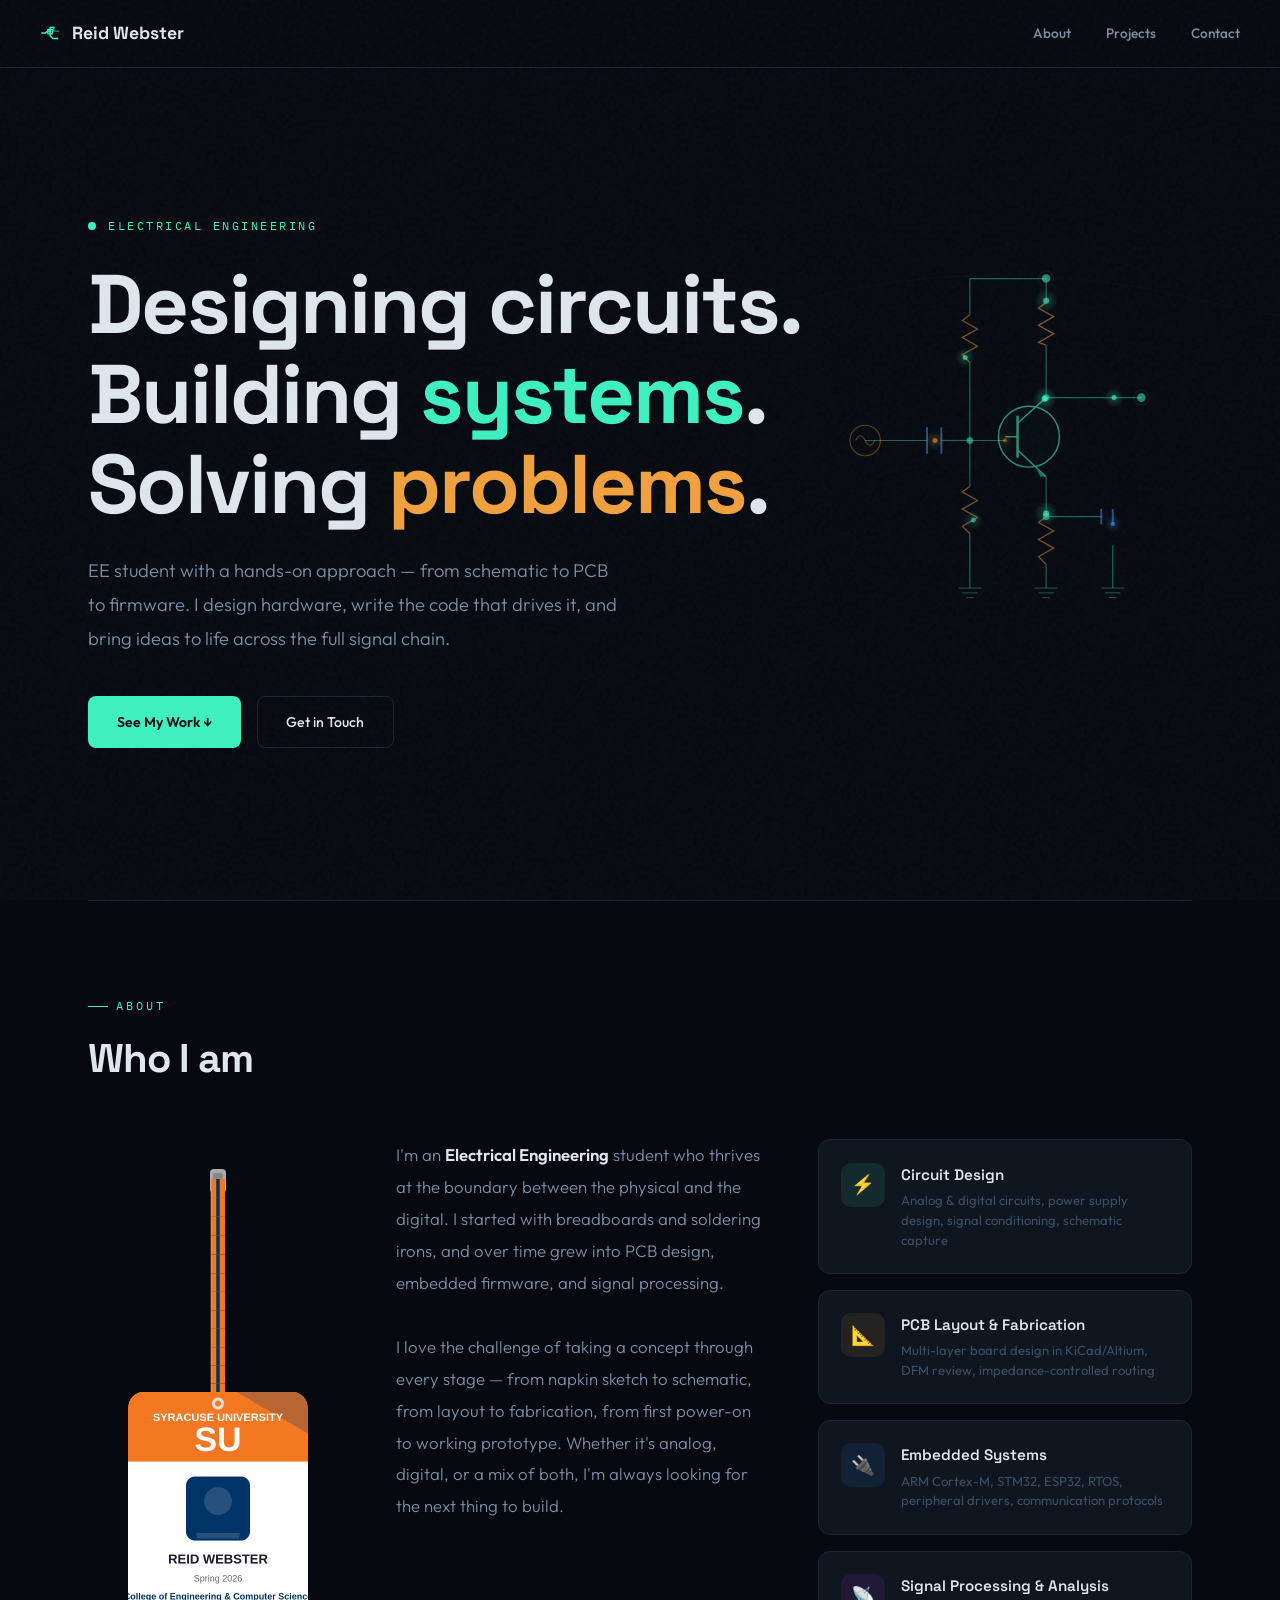
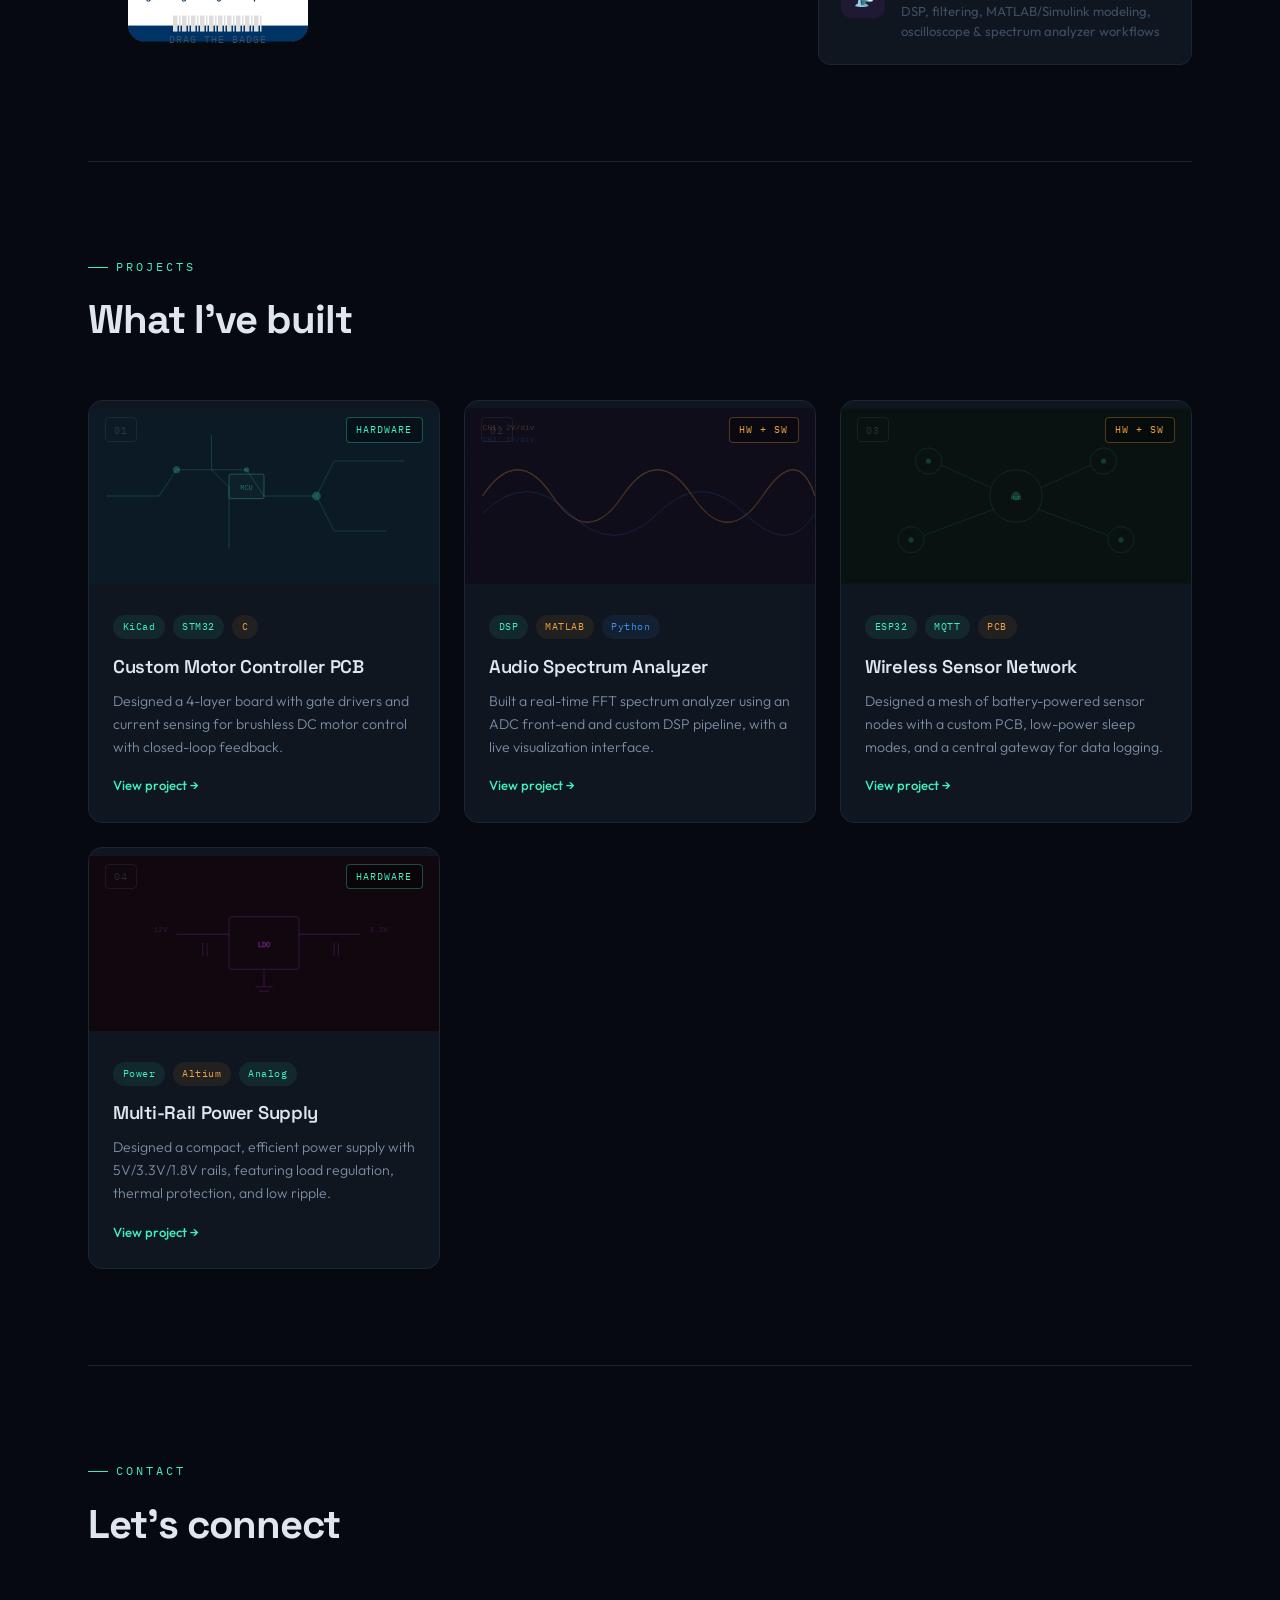
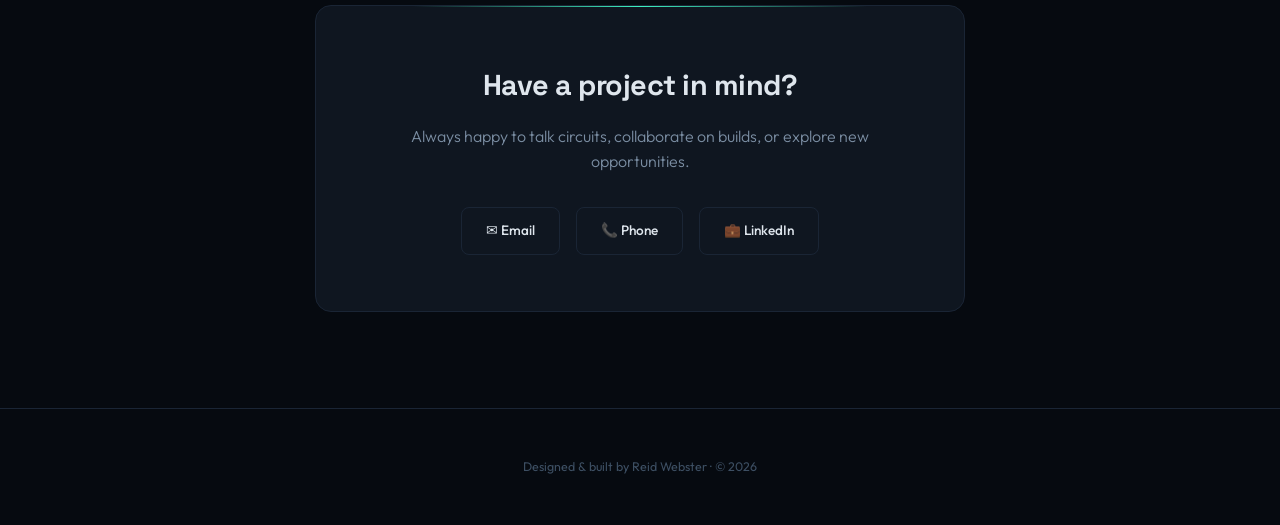
==== index.html @ e013bd05 "contact" ====
<!DOCTYPE html>
<html lang="en">
<head>
  <meta charset="UTF-8">
  <meta name="viewport" content="width=device-width, initial-scale=1.0">
  <meta name="cf-email-obfuscation" content="off">
  <title>Reid Webster Portfolio</title>
  <link rel="preconnect" href="https://fonts.googleapis.com">
  <link href="https://fonts.googleapis.com/css2?family=Space+Grotesk:wght@400;500;600;700&family=IBM+Plex+Mono:wght@400;500&family=Outfit:wght@300;400;500;600;700&family=Source+Sans+3:wght@400;600;700&display=swap" rel="stylesheet">
  <link rel="stylesheet" href="css/styles.css">
</head>
<body>

<!-- Waveform background -->
<div class="wave-bg">
  <svg width="100%" height="100%" xmlns="http://www.w3.org/2000/svg" preserveAspectRatio="none">
    <defs>
      <linearGradient id="wg1" x1="0%" y1="0%" x2="100%" y2="0%">
        <stop offset="0%" stop-color="#3df0c0" stop-opacity="0"/>
        <stop offset="50%" stop-color="#3df0c0" stop-opacity="0.3"/>
        <stop offset="100%" stop-color="#3df0c0" stop-opacity="0"/>
      </linearGradient>
      <linearGradient id="wg2" x1="0%" y1="0%" x2="100%" y2="0%">
        <stop offset="0%" stop-color="#f0a03d" stop-opacity="0"/>
        <stop offset="50%" stop-color="#f0a03d" stop-opacity="0.15"/>
        <stop offset="100%" stop-color="#f0a03d" stop-opacity="0"/>
      </linearGradient>
    </defs>
    <path d="M0,300 Q200,250 400,300 T800,300 T1200,300 T1600,300 T2000,300" fill="none" stroke="url(#wg1)" stroke-width="1"/>
    <path d="M0,500 Q150,450 300,500 T600,500 T900,500 T1200,500 T1500,500 T1800,500" fill="none" stroke="url(#wg2)" stroke-width="0.8"/>
  </svg>
</div>

<!-- Navigation -->
<nav>
  <div class="nav-logo">
    <svg viewBox="0 0 24 24" fill="none" xmlns="http://www.w3.org/2000/svg">
      <!-- Traces -->
      <path d="M2 12h4l2-2h3" stroke="var(--accent)" stroke-width="1.5" stroke-linecap="round"/>
      <path d="M11 10v-4h4" stroke="var(--accent)" stroke-width="1.5" stroke-linecap="round"/>
      <path d="M11 10v5l3 3h5" stroke="var(--accent)" stroke-width="1.5" stroke-linecap="round"/>
      <path d="M15 6v4h5" stroke="var(--accent)" stroke-width="1.5" stroke-linecap="round" opacity="0.6"/>
      <!-- IC chip -->
      <rect x="8.5" y="8" width="5" height="5" rx="0.8" stroke="var(--accent)" stroke-width="1.5" fill="var(--accent)" fill-opacity="0.15"/>
      <!-- Pads -->
      <circle cx="11" cy="10" r="1.2" fill="var(--accent)" opacity="0.8"/>
      <circle cx="15" cy="6" r="1" fill="var(--accent)" opacity="0.6"/>
      <circle cx="19" cy="18" r="1" fill="var(--accent)" opacity="0.6"/>
    </svg>
    Reid Webster
  </div>
  <ul class="nav-links">
    <li><a href="#about">About</a></li>
    <li><a href="#projects">Projects</a></li>
    <li><a href="#contact">Contact</a></li>
  </ul>
</nav>

<!-- Hero -->
<div class="hero">
  <div class="hero-tag"><span class="pulse"></span> Electrical Engineering</div>
  <h1>Designing circuits.<br>Building <span class="accent">systems</span>.<br>Solving <span class="warm">problems</span>.</h1>
  <p class="hero-description">
    EE student with a hands-on approach — from schematic to PCB to firmware.
    I design hardware, write the code that drives it, and bring ideas to life across the full signal chain.
  </p>
  <div class="hero-cta">
    <a href="#projects" class="btn-primary">See My Work ↓</a>
    <a href="#contact" class="btn-outline">Get in Touch</a>
  </div>

  <!-- Common Emitter Amplifier schematic decoration -->
  <div class="circuit-deco">
    <!-- Canvas layer for animated current flow (driven by js/circuit.js) -->
    <canvas id="circuitCanvas"></canvas>
    <svg id="circuitSVG" viewBox="0 0 420 420" fill="none" xmlns="http://www.w3.org/2000/svg">

      <!-- ══ WIRES ══ -->
      <g stroke="#3df0c0" stroke-width="1.2" opacity="0.4" fill="none">
        <path class="trace" d="M170,30 H250" stroke-dasharray="120" stroke-dashoffset="120"/>
        <path class="trace" d="M250,30 V55" stroke-dasharray="80" stroke-dashoffset="80"/>
        <path class="trace" d="M250,100 V155" stroke-dasharray="100" stroke-dashoffset="100"/>
        <path class="trace" d="M250,155 H350" stroke-dasharray="150" stroke-dashoffset="150"/>
        <path class="trace" d="M170,30 V68" stroke-dasharray="80" stroke-dashoffset="80"/>
        <path class="trace" d="M170,118 V200" stroke-dasharray="120" stroke-dashoffset="120"/>
        <path class="trace" d="M170,200 H140" stroke-dasharray="60" stroke-dashoffset="60"/>
        <path class="trace" d="M125,200 H60" stroke-dasharray="100" stroke-dashoffset="100"/>
        <path class="trace" d="M170,200 H207" stroke-dasharray="60" stroke-dashoffset="60"/>
        <path class="trace" d="M170,200 V248" stroke-dasharray="80" stroke-dashoffset="80"/>
        <path class="trace" d="M170,298 V355" stroke-dasharray="80" stroke-dashoffset="80"/>
        <path class="trace" d="M250,238 V280" stroke-dasharray="80" stroke-dashoffset="80"/>
        <path class="trace" d="M250,330 V355" stroke-dasharray="60" stroke-dashoffset="60"/>
        <path class="trace" d="M250,280 H308" stroke-dasharray="80" stroke-dashoffset="80"/>
        <path class="trace" d="M320,310 V355" stroke-dasharray="60" stroke-dashoffset="60"/>
      </g>

      <!-- ══ Vcc node ══ -->
      <circle cx="250" cy="30" r="4.5" fill="#3df0c0" opacity="0.55"/>
      <circle cx="250" cy="30" r="8" fill="none" stroke="#3df0c0" stroke-width="0.5" opacity="0.2"/>

      <!-- ══ RL (collector load) ══ -->
      <g stroke="#f0a03d" stroke-width="1.4" opacity="0.5" fill="none">
        <polyline points="250,55 242,61 258,70 242,79 258,88 242,97 250,100"/>
      </g>

      <!-- ══ R1 (upper bias) ══ -->
      <g stroke="#f0a03d" stroke-width="1.4" opacity="0.45" fill="none">
        <polyline points="170,68 162,74 178,83 162,92 178,101 162,110 170,118"/>
      </g>

      <!-- ══ R2 (lower bias) ══ -->
      <g stroke="#f0a03d" stroke-width="1.4" opacity="0.45" fill="none">
        <polyline points="170,248 162,254 178,263 162,272 178,281 162,290 170,298"/>
      </g>

      <!-- ══ RE (emitter) ══ -->
      <g stroke="#f0a03d" stroke-width="1.4" opacity="0.45" fill="none">
        <polyline points="250,280 242,286 258,295 242,304 258,313 242,322 250,330"/>
      </g>

      <!-- ══ C1 (input coupling) ══ -->
      <g stroke="#3d8ef0" stroke-width="2" opacity="0.55">
        <line x1="125" y1="186" x2="125" y2="214"/>
        <line x1="140" y1="186" x2="140" y2="214"/>
      </g>

      <!-- ══ C2 (emitter bypass) ══ -->
      <g stroke="#3d8ef0" stroke-width="2" opacity="0.55">
        <line x1="308" y1="272" x2="308" y2="288"/>
        <line x1="320" y1="272" x2="320" y2="288"/>
      </g>

      <!-- ══ Transistor (NPN BJT) ══ -->
      <g opacity="0.6">
        <circle cx="232" cy="196" r="32" stroke="#3df0c0" stroke-width="1.5" fill="#3df0c008"/>
        <line x1="207" y1="196" x2="220" y2="196" stroke="#3df0c0" stroke-width="1.5"/>
        <line x1="220" y1="174" x2="220" y2="218" stroke="#3df0c0" stroke-width="2.5"/>
        <line x1="220" y1="182" x2="250" y2="155" stroke="#3df0c0" stroke-width="1.5"/>
        <line x1="220" y1="210" x2="250" y2="238" stroke="#3df0c0" stroke-width="1.5"/>
        <polygon points="250,238 240,230 244,238" fill="#3df0c0" opacity="0.7"/>
      </g>

      <!-- ══ Vin source ══ -->
      <g opacity="0.35">
        <circle cx="60" cy="200" r="16" stroke="#f0a03d" stroke-width="1.2" fill="none"/>
        <path d="M50,200 Q55,190 60,200 Q65,210 70,200" stroke="#f0a03d" stroke-width="1.2" fill="none"/>
      </g>

      <!-- ══ Vout node ══ -->
      <circle cx="350" cy="155" r="4.5" fill="#3df0c0" opacity="0.55"/>
      <circle cx="350" cy="155" r="8" fill="none" stroke="#3df0c0" stroke-width="0.5" opacity="0.2"/>

      <!-- ══ Ground symbols ══ -->
      <g stroke="#3df0c0" stroke-width="1.2" opacity="0.3">
        <line x1="158" y1="355" x2="182" y2="355"/>
        <line x1="162" y1="360" x2="178" y2="360"/>
        <line x1="166" y1="365" x2="174" y2="365"/>
        <line x1="238" y1="355" x2="262" y2="355"/>
        <line x1="242" y1="360" x2="258" y2="360"/>
        <line x1="246" y1="365" x2="254" y2="365"/>
        <line x1="308" y1="355" x2="332" y2="355"/>
        <line x1="312" y1="360" x2="328" y2="360"/>
        <line x1="316" y1="365" x2="324" y2="365"/>
      </g>

      <!-- ══ Junction dots ══ -->
      <g fill="#3df0c0" opacity="0.5">
        <circle cx="170" cy="200" r="3.5"/>
        <circle cx="250" cy="155" r="3.5"/>
        <circle cx="250" cy="280" r="3.5"/>
      </g>
    </svg>
  </div>
</div>

<div class="divider"><hr></div>

<!-- About -->
<section id="about" class="reveal">
  <div class="section-label">About</div>
  <div class="section-title">Who I am</div>
  <div class="about-grid">
    <div class="badge-wrapper">
      <canvas id="badgeCanvas"></canvas>
      <div class="badge-hint">Drag the badge</div>
    </div>
    <div class="about-text">
      I'm an <strong>Electrical Engineering</strong> student who thrives at the boundary between
      the physical and the digital. I started with breadboards and soldering irons, and over time
      grew into PCB design, embedded firmware, and signal processing.
      <br><br>
      I love the challenge of taking a concept through every stage — from napkin sketch to schematic,
      from layout to fabrication, from first power-on to working prototype. Whether it's analog, digital,
      or a mix of both, I'm always looking for the next thing to build.
    </div>
    <div class="specialties">
      <div class="specialty-card">
        <div class="specialty-icon ee">⚡</div>
        <div class="specialty-content">
          <h4>Circuit Design</h4>
          <p>Analog & digital circuits, power supply design, signal conditioning, schematic capture</p>
        </div>
      </div>
      <div class="specialty-card">
        <div class="specialty-icon pcb">📐</div>
        <div class="specialty-content">
          <h4>PCB Layout & Fabrication</h4>
          <p>Multi-layer board design in KiCad/Altium, DFM review, impedance-controlled routing</p>
        </div>
      </div>
      <div class="specialty-card">
        <div class="specialty-icon sw">🔌</div>
        <div class="specialty-content">
          <h4>Embedded Systems</h4>
          <p>ARM Cortex-M, STM32, ESP32, RTOS, peripheral drivers, communication protocols</p>
        </div>
      </div>
      <div class="specialty-card">
        <div class="specialty-icon sig">📡</div>
        <div class="specialty-content">
          <h4>Signal Processing & Analysis</h4>
          <p>DSP, filtering, MATLAB/Simulink modeling, oscilloscope & spectrum analyzer workflows</p>
        </div>
      </div>
    </div>
  </div>
</section>

<div class="divider"><hr></div>

<!-- Projects -->
<section id="projects" class="reveal">
  <div class="section-label">Projects</div>
  <div class="section-title">What I've built</div>
  <div class="projects-grid">

    <div class="project-card">
      <div class="project-preview">
        <svg viewBox="0 0 400 200" xmlns="http://www.w3.org/2000/svg">
          <rect width="400" height="200" fill="#0c1a26"/>
          <g stroke="#3df0c030" stroke-width="1" fill="none">
            <path d="M20,100 H80 L100,70 H180 L200,100 H260"/>
            <path d="M140,30 V70 L160,90 V160"/>
            <path d="M260,100 L280,60 H360"/>
            <path d="M260,100 L280,140 H340"/>
          </g>
          <g fill="#3df0c040"><circle cx="100" cy="70" r="4"/><circle cx="260" cy="100" r="5"/><circle cx="180" cy="70" r="3"/></g>
          <rect x="160" y="75" width="40" height="28" rx="2" stroke="#3df0c050" fill="#3df0c008" stroke-width="1"/>
          <text x="180" y="93" text-anchor="middle" fill="#3df0c060" font-size="8" font-family="monospace">MCU</text>
        </svg>
        <span class="project-number">01</span>
        <span class="project-type-badge hw">Hardware</span>
      </div>
      <div class="project-info">
        <div class="project-tags">
          <span class="tag">KiCad</span>
          <span class="tag">STM32</span>
          <span class="tag warm">C</span>
        </div>
        <h3>Custom Motor Controller PCB</h3>
        <p>Designed a 4-layer board with gate drivers and current sensing for brushless DC motor control with closed-loop feedback.</p>
        <a href="#" class="project-link">View project →</a>
      </div>
    </div>

    <div class="project-card">
      <div class="project-preview">
        <svg viewBox="0 0 400 200" xmlns="http://www.w3.org/2000/svg">
          <rect width="400" height="200" fill="#0f0d1a"/>
          <g stroke="#f0a03d40" stroke-width="1.5" fill="none">
            <path d="M20,100 Q60,40 100,100 T180,100 T260,100 T340,100 T400,100"/>
          </g>
          <g stroke="#3d8ef030" stroke-width="1" fill="none">
            <path d="M20,120 Q70,70 120,120 T220,120 T320,120 T400,120"/>
          </g>
          <g stroke="#ffffff06" stroke-width="0.5">
            <line x1="0" y1="50" x2="400" y2="50"/><line x1="0" y1="100" x2="400" y2="100"/><line x1="0" y1="150" x2="400" y2="150"/>
            <line x1="100" y1="0" x2="100" y2="200"/><line x1="200" y1="0" x2="200" y2="200"/><line x1="300" y1="0" x2="300" y2="200"/>
          </g>
          <text x="20" y="25" fill="#f0a03d40" font-size="9" font-family="monospace">CH1: 2V/div</text>
          <text x="20" y="38" fill="#3d8ef030" font-size="9" font-family="monospace">CH2: 1V/div</text>
        </svg>
        <span class="project-number">02</span>
        <span class="project-type-badge mixed">HW + SW</span>
      </div>
      <div class="project-info">
        <div class="project-tags">
          <span class="tag">DSP</span>
          <span class="tag warm">MATLAB</span>
          <span class="tag blue">Python</span>
        </div>
        <h3>Audio Spectrum Analyzer</h3>
        <p>Built a real-time FFT spectrum analyzer using an ADC front-end and custom DSP pipeline, with a live visualization interface.</p>
        <a href="#" class="project-link">View project →</a>
      </div>
    </div>

    <div class="project-card">
      <div class="project-preview">
        <svg viewBox="0 0 400 200" xmlns="http://www.w3.org/2000/svg">
          <rect width="400" height="200" fill="#091210"/>
          <g fill="none" stroke="#3df0c025" stroke-width="0.8">
            <circle cx="200" cy="100" r="30"/>
            <circle cx="100" cy="60" r="15"/><circle cx="300" cy="60" r="15"/>
            <circle cx="80" cy="150" r="15"/><circle cx="320" cy="150" r="15"/>
            <line x1="170" y1="90" x2="115" y2="65"/>
            <line x1="230" y1="90" x2="285" y2="65"/>
            <line x1="175" y1="115" x2="95" y2="145"/>
            <line x1="225" y1="115" x2="305" y2="145"/>
          </g>
          <g fill="#3df0c030"><circle cx="200" cy="100" r="5"/><circle cx="100" cy="60" r="3"/><circle cx="300" cy="60" r="3"/><circle cx="80" cy="150" r="3"/><circle cx="320" cy="150" r="3"/></g>
          <text x="200" y="104" text-anchor="middle" fill="#3df0c050" font-size="7" font-family="monospace">HUB</text>
        </svg>
        <span class="project-number">03</span>
        <span class="project-type-badge mixed">HW + SW</span>
      </div>
      <div class="project-info">
        <div class="project-tags">
          <span class="tag">ESP32</span>
          <span class="tag">MQTT</span>
          <span class="tag warm">PCB</span>
        </div>
        <h3>Wireless Sensor Network</h3>
        <p>Designed a mesh of battery-powered sensor nodes with a custom PCB, low-power sleep modes, and a central gateway for data logging.</p>
        <a href="#" class="project-link">View project →</a>
      </div>
    </div>

    <div class="project-card">
      <div class="project-preview">
        <svg viewBox="0 0 400 200" xmlns="http://www.w3.org/2000/svg">
          <rect width="400" height="200" fill="#10080e"/>
          <g stroke="#c03df040" stroke-width="1" fill="none">
            <rect x="160" y="70" width="80" height="60" rx="3"/>
            <text x="200" y="105" text-anchor="middle" fill="#c03df050" font-size="8" font-family="monospace">LDO</text>
            <line x1="100" y1="90" x2="160" y2="90"/>
            <line x1="240" y1="90" x2="310" y2="90"/>
            <line x1="130" y1="100" x2="130" y2="115"/><line x1="135" y1="100" x2="135" y2="115"/>
            <line x1="280" y1="100" x2="280" y2="115"/><line x1="285" y1="100" x2="285" y2="115"/>
            <line x1="200" y1="130" x2="200" y2="150"/>
            <line x1="190" y1="150" x2="210" y2="150"/>
            <line x1="194" y1="155" x2="206" y2="155"/>
          </g>
          <text x="90" y="87" text-anchor="end" fill="#c03df040" font-size="9" font-family="monospace">12V</text>
          <text x="320" y="87" fill="#c03df040" font-size="9" font-family="monospace">3.3V</text>
        </svg>
        <span class="project-number">04</span>
        <span class="project-type-badge hw">Hardware</span>
      </div>
      <div class="project-info">
        <div class="project-tags">
          <span class="tag">Power</span>
          <span class="tag warm">Altium</span>
          <span class="tag">Analog</span>
        </div>
        <h3>Multi-Rail Power Supply</h3>
        <p>Designed a compact, efficient power supply with 5V/3.3V/1.8V rails, featuring load regulation, thermal protection, and low ripple.</p>
        <a href="#" class="project-link">View project →</a>
      </div>
    </div>

  </div>
</section>

<div class="divider"><hr></div>

<!-- Contact -->
<section id="contact" class="reveal">
  <div class="section-label">Contact</div>
  <div class="section-title">Let's connect</div>
  <div class="contact-container">
    <h3>Have a project in mind?</h3>
    <p>Always happy to talk circuits, collaborate on builds, or explore new opportunities.</p>
    <div class="contact-links">
      <a href="mailto:reidwebster@verizon.net" class="contact-btn">✉ Email</a>
      <a href="#" class="contact-btn" id="phoneBtn" onclick="copyPhone(event)">📞 Phone</a>
      <a href="https://www.linkedin.com/in/reidwebsteronline" class="contact-btn" target="_blank">💼 LinkedIn</a>
    </div>
  </div>
</section>

<footer>
  <p>Designed & built by Reid Webster · © 2026</p>
</footer>

<script src="js/main.js"></script>
<script src="js/badge.js"></script>
<script src="js/circuit.js"></script>
</body>
</html>
---- css/styles.css ----
/* ══════════════════════════════════════
   VARIABLES
   ══════════════════════════════════════ */

:root {
  --bg-primary: #060a10;
  --bg-secondary: #0b1018;
  --bg-card: #0f1620;
  --border: #1a2535;
  --accent: #3df0c0;
  --accent-warm: #f0a03d;
  --accent-blue: #3d8ef0;
  --accent-dim: #3df0c015;
  --accent-mid: #3df0c050;
  --text-primary: #dfe6ed;
  --text-secondary: #7b8ea3;
  --text-muted: #3d4f63;
  --glow: 0 0 30px #3df0c020, 0 0 60px #3df0c008;
  --glow-warm: 0 0 20px #f0a03d30;
  --font-display: 'Outfit', sans-serif;
  --font-mono: 'IBM Plex Mono', monospace;
  --font-heading: 'Space Grotesk', sans-serif;
}


/* ══════════════════════════════════════
   RESET & BASE
   ══════════════════════════════════════ */

* {
  margin: 0;
  padding: 0;
  box-sizing: border-box;
}

html {
  scroll-behavior: smooth;
}

body {
  background: var(--bg-primary);
  color: var(--text-primary);
  font-family: var(--font-display);
  overflow-x: hidden;
  line-height: 1.6;
}


/* ══════════════════════════════════════
   NOISE OVERLAY
   ══════════════════════════════════════ */

body::before {
  content: '';
  position: fixed;
  inset: 0;
  background: url("data:image/svg+xml,%3Csvg viewBox='0 0 256 256' xmlns='http://www.w3.org/2000/svg'%3E%3Cfilter id='n'%3E%3CfeTurbulence type='fractalNoise' baseFrequency='0.85' numOctaves='4' stitchTiles='stitch'/%3E%3C/filter%3E%3Crect width='100%25' height='100%25' filter='url(%23n)' opacity='0.035'/%3E%3C/svg%3E");
  pointer-events: none;
  z-index: 9999;
}


/* ══════════════════════════════════════
   WAVEFORM BACKGROUND
   ══════════════════════════════════════ */

.wave-bg {
  position: fixed;
  inset: 0;
  z-index: 0;
  opacity: 0.12;
  overflow: hidden;
}


/* ══════════════════════════════════════
   NAVIGATION
   ══════════════════════════════════════ */

nav {
  position: fixed;
  top: 0;
  left: 0;
  right: 0;
  z-index: 100;
  padding: 1.2rem 2.5rem;
  display: flex;
  justify-content: space-between;
  align-items: center;
  background: #060a10dd;
  backdrop-filter: blur(20px);
  border-bottom: 1px solid var(--border);
}

.nav-logo {
  font-family: var(--font-heading);
  font-weight: 700;
  font-size: 1.1rem;
  color: var(--text-primary);
  display: flex;
  align-items: center;
  gap: 0.6rem;
}

.nav-logo svg {
  width: 22px;
  height: 22px;
}

.nav-links {
  display: flex;
  gap: 2.2rem;
  list-style: none;
}

.nav-links a {
  color: var(--text-secondary);
  text-decoration: none;
  font-size: 0.85rem;
  font-weight: 500;
  transition: color 0.3s;
}

.nav-links a:hover {
  color: var(--accent);
}


/* ══════════════════════════════════════
   HERO
   ══════════════════════════════════════ */

.hero {
  position: relative;
  z-index: 1;
  min-height: 100vh;
  display: flex;
  flex-direction: column;
  justify-content: center;
  padding: 8rem 3rem 4rem;
  max-width: 1200px;
  margin: 0 auto;
}

.hero-tag {
  font-family: var(--font-mono);
  font-size: 0.78rem;
  color: var(--accent);
  letter-spacing: 2.5px;
  text-transform: uppercase;
  margin-bottom: 1.5rem;
  display: flex;
  align-items: center;
  gap: 0.75rem;
  opacity: 0;
  animation: fadeUp 0.8s ease forwards 0.2s;
}

.hero-tag .pulse {
  width: 8px;
  height: 8px;
  background: var(--accent);
  border-radius: 50%;
  animation: pulse 2s ease-in-out infinite;
}

.hero h1 {
  font-family: var(--font-heading);
  font-size: clamp(2.8rem, 6.5vw, 5.2rem);
  font-weight: 700;
  line-height: 1.08;
  letter-spacing: -2px;
  margin-bottom: 1.5rem;
  opacity: 0;
  animation: fadeUp 0.8s ease forwards 0.4s;
}

.hero h1 .accent {
  color: var(--accent);
}

.hero h1 .warm {
  color: var(--accent-warm);
}

.hero-description {
  font-size: 1.15rem;
  color: var(--text-secondary);
  max-width: 540px;
  line-height: 1.85;
  font-weight: 300;
  opacity: 0;
  animation: fadeUp 0.8s ease forwards 0.6s;
}

.hero-cta {
  display: flex;
  gap: 1rem;
  margin-top: 2.5rem;
  opacity: 0;
  animation: fadeUp 0.8s ease forwards 0.8s;
}


/* ══════════════════════════════════════
   BUTTONS
   ══════════════════════════════════════ */

.btn-primary {
  display: inline-flex;
  align-items: center;
  gap: 0.5rem;
  padding: 0.85rem 1.8rem;
  background: var(--accent);
  color: var(--bg-primary);
  font-family: var(--font-display);
  font-size: 0.88rem;
  font-weight: 600;
  border: none;
  border-radius: 8px;
  cursor: pointer;
  text-decoration: none;
  transition: all 0.3s;
}

.btn-primary:hover {
  box-shadow: var(--glow);
  transform: translateY(-2px);
}

.btn-outline {
  display: inline-flex;
  align-items: center;
  gap: 0.5rem;
  padding: 0.85rem 1.8rem;
  background: transparent;
  color: var(--text-primary);
  font-family: var(--font-display);
  font-size: 0.88rem;
  font-weight: 500;
  border: 1px solid var(--border);
  border-radius: 8px;
  cursor: pointer;
  text-decoration: none;
  transition: all 0.3s;
}

.btn-outline:hover {
  border-color: var(--accent);
  color: var(--accent);
}


/* ══════════════════════════════════════
   CIRCUIT DECORATION (HERO)
   ══════════════════════════════════════ */

.circuit-deco {
  position: absolute;
  right: 2rem;
  top: 50%;
  transform: translateY(-50%);
  width: 400px;
  height: 400px;
  opacity: 0;
  animation: fadeIn 1.2s ease forwards 1s;
}

.circuit-deco #circuitCanvas {
  position: absolute;
  inset: 0;
  width: 100%;
  height: 100%;
  pointer-events: none;
  z-index: 1;
}

.circuit-deco #circuitSVG {
  position: absolute;
  inset: 0;
  width: 100%;
  height: 100%;
}

.circuit-deco .trace {
  animation: trace 1.8s ease forwards;
}

.circuit-deco .trace:nth-child(1)  { animation-delay: 1.0s; }
.circuit-deco .trace:nth-child(2)  { animation-delay: 1.1s; }
.circuit-deco .trace:nth-child(3)  { animation-delay: 1.2s; }
.circuit-deco .trace:nth-child(4)  { animation-delay: 1.3s; }
.circuit-deco .trace:nth-child(5)  { animation-delay: 1.4s; }
.circuit-deco .trace:nth-child(6)  { animation-delay: 1.5s; }
.circuit-deco .trace:nth-child(7)  { animation-delay: 1.1s; }
.circuit-deco .trace:nth-child(8)  { animation-delay: 1.3s; }
.circuit-deco .trace:nth-child(9)  { animation-delay: 1.5s; }
.circuit-deco .trace:nth-child(10) { animation-delay: 1.6s; }
.circuit-deco .trace:nth-child(11) { animation-delay: 1.4s; }
.circuit-deco .trace:nth-child(12) { animation-delay: 1.7s; }
.circuit-deco .trace:nth-child(13) { animation-delay: 1.2s; }
.circuit-deco .trace:nth-child(14) { animation-delay: 1.6s; }


/* ══════════════════════════════════════
   SECTION COMMONS
   ══════════════════════════════════════ */

section {
  position: relative;
  z-index: 1;
  max-width: 1200px;
  margin: 0 auto;
  padding: 6rem 3rem;
}

.section-label {
  font-family: var(--font-mono);
  font-size: 0.72rem;
  color: var(--accent);
  letter-spacing: 3px;
  text-transform: uppercase;
  margin-bottom: 0.75rem;
  display: flex;
  align-items: center;
  gap: 0.5rem;
}

.section-label::before {
  content: '';
  display: inline-block;
  width: 20px;
  height: 1px;
  background: var(--accent);
}

.section-title {
  font-family: var(--font-heading);
  font-size: 2.5rem;
  font-weight: 700;
  letter-spacing: -1px;
  margin-bottom: 3rem;
}

.divider {
  max-width: 1200px;
  margin: 0 auto;
  padding: 0 3rem;
  position: relative;
  z-index: 1;
}

.divider hr {
  border: none;
  border-top: 1px solid var(--border);
}


/* ══════════════════════════════════════
   ABOUT
   ══════════════════════════════════════ */

.about-grid {
  display: grid;
  grid-template-columns: 260px 1fr 1fr;
  gap: 3rem;
  align-items: start;
}

.about-text {
  color: var(--text-secondary);
  font-size: 1.05rem;
  line-height: 1.9;
  font-weight: 300;
}

.about-text strong {
  color: var(--text-primary);
  font-weight: 600;
}


/* ══════════════════════════════════════
   BADGE (LANYARD PHYSICS)
   ══════════════════════════════════════ */

.badge-wrapper {
  position: relative;
  width: 260px;
  height: 520px;
  overflow: visible;
  z-index: 2;
}

.badge-wrapper canvas {
  position: absolute;
  top: -60px;
  left: -80px;
  pointer-events: none;
}

.badge-wrapper canvas.near-badge {
  pointer-events: auto;
  cursor: grab;
}

.badge-wrapper canvas.dragging {
  pointer-events: auto;
  cursor: grabbing;
}

.badge-hint {
  position: absolute;
  bottom: 12px;
  left: 50%;
  transform: translateX(-50%);
  font-family: var(--font-mono);
  font-size: 0.65rem;
  text-transform: uppercase;
  letter-spacing: 0.1em;
  color: var(--text-muted);
  pointer-events: none;
  animation: hintPulse 2s ease-in-out infinite;
}

@keyframes hintPulse {
  0%, 100% { opacity: 0.5; }
  50% { opacity: 1; }
}


/* ══════════════════════════════════════
   SPECIALTY CARDS
   ══════════════════════════════════════ */

.specialties {
  display: flex;
  flex-direction: column;
  gap: 1rem;
}

.specialty-card {
  background: var(--bg-card);
  border: 1px solid var(--border);
  border-radius: 12px;
  padding: 1.4rem;
  display: flex;
  align-items: flex-start;
  gap: 1rem;
  transition: all 0.3s;
}

.specialty-card:hover {
  border-color: var(--accent-mid);
  transform: translateX(6px);
}

.specialty-icon {
  width: 44px;
  height: 44px;
  border-radius: 10px;
  display: flex;
  align-items: center;
  justify-content: center;
  font-size: 1.2rem;
  flex-shrink: 0;
}

.specialty-icon.ee  { background: #3df0c018; }
.specialty-icon.pcb { background: #f0a03d18; }
.specialty-icon.sw  { background: #3d8ef018; }
.specialty-icon.sig { background: #c03df018; }

.specialty-content h4 {
  font-family: var(--font-heading);
  font-size: 0.95rem;
  font-weight: 600;
  margin-bottom: 0.25rem;
}

.specialty-content p {
  font-size: 0.82rem;
  color: var(--text-muted);
  line-height: 1.5;
}


/* ══════════════════════════════════════
   PROJECTS
   ══════════════════════════════════════ */

.projects-grid {
  display: grid;
  grid-template-columns: repeat(auto-fit, minmax(340px, 1fr));
  gap: 1.5rem;
}

.project-card {
  background: var(--bg-card);
  border: 1px solid var(--border);
  border-radius: 14px;
  overflow: hidden;
  transition: all 0.4s;
  cursor: pointer;
}

.project-card:hover {
  border-color: var(--accent-mid);
  transform: translateY(-6px);
  box-shadow: 0 20px 60px #00000060, var(--glow);
}

.project-preview {
  height: 190px;
  position: relative;
  overflow: hidden;
  display: flex;
  align-items: center;
  justify-content: center;
}

.project-preview svg {
  position: absolute;
  inset: 0;
  width: 100%;
  height: 100%;
}

.project-number {
  position: absolute;
  top: 1rem;
  left: 1rem;
  font-family: var(--font-mono);
  font-size: 0.65rem;
  color: #ffffff20;
  letter-spacing: 1px;
  border: 1px solid #ffffff10;
  padding: 0.2rem 0.5rem;
  border-radius: 4px;
}

.project-type-badge {
  position: absolute;
  top: 1rem;
  right: 1rem;
  font-family: var(--font-mono);
  font-size: 0.6rem;
  letter-spacing: 1px;
  text-transform: uppercase;
  padding: 0.25rem 0.6rem;
  border-radius: 4px;
  background: #00000050;
  backdrop-filter: blur(8px);
}

.project-type-badge.hw    { color: var(--accent);      border: 1px solid var(--accent-mid); }
.project-type-badge.sw    { color: var(--accent-blue);  border: 1px solid #3d8ef050; }
.project-type-badge.mixed { color: var(--accent-warm);  border: 1px solid #f0a03d50; }

.project-info {
  padding: 1.5rem;
}

.project-tags {
  display: flex;
  gap: 0.5rem;
  flex-wrap: wrap;
  margin-bottom: 0.8rem;
}

.tag {
  font-family: var(--font-mono);
  font-size: 0.62rem;
  padding: 0.25rem 0.6rem;
  border-radius: 20px;
  background: var(--accent-dim);
  color: var(--accent);
  letter-spacing: 0.5px;
}

.tag.warm { background: #f0a03d15; color: var(--accent-warm); }
.tag.blue { background: #3d8ef015; color: var(--accent-blue); }

.project-info h3 {
  font-family: var(--font-heading);
  font-size: 1.15rem;
  font-weight: 600;
  margin-bottom: 0.5rem;
  letter-spacing: -0.3px;
}

.project-info p {
  font-size: 0.88rem;
  color: var(--text-secondary);
  line-height: 1.65;
  font-weight: 300;
}

.project-link {
  display: inline-flex;
  align-items: center;
  gap: 0.4rem;
  margin-top: 1rem;
  font-size: 0.82rem;
  font-weight: 500;
  color: var(--accent);
  text-decoration: none;
  transition: gap 0.3s;
}

.project-link:hover {
  gap: 0.8rem;
}


/* ══════════════════════════════════════
   CONTACT
   ══════════════════════════════════════ */

.contact-container {
  background: var(--bg-card);
  border: 1px solid var(--border);
  border-radius: 16px;
  padding: 3.5rem;
  text-align: center;
  max-width: 650px;
  margin: 0 auto;
  position: relative;
  overflow: hidden;
}

.contact-container::before {
  content: '';
  position: absolute;
  top: -1px;
  left: 15%;
  right: 15%;
  height: 2px;
  background: linear-gradient(90deg, transparent, var(--accent), transparent);
}

.contact-container h3 {
  font-family: var(--font-heading);
  font-size: 1.8rem;
  font-weight: 700;
  margin-bottom: 1rem;
  letter-spacing: -0.5px;
}

.contact-container p {
  color: var(--text-secondary);
  margin-bottom: 2rem;
  font-weight: 300;
}

.contact-links {
  display: flex;
  justify-content: center;
  gap: 1rem;
  flex-wrap: wrap;
}

.contact-btn {
  display: inline-flex;
  align-items: center;
  gap: 0.5rem;
  padding: 0.75rem 1.5rem;
  border: 1px solid var(--border);
  border-radius: 8px;
  color: var(--text-primary);
  text-decoration: none;
  font-size: 0.85rem;
  font-weight: 500;
  transition: all 0.3s;
  background: transparent;
}

.contact-btn:hover {
  border-color: var(--accent);
  color: var(--accent);
  box-shadow: var(--glow);
}


/* ══════════════════════════════════════
   FOOTER
   ══════════════════════════════════════ */

footer {
  position: relative;
  z-index: 1;
  text-align: center;
  padding: 3rem;
  font-size: 0.78rem;
  color: var(--text-muted);
  border-top: 1px solid var(--border);
}


/* ══════════════════════════════════════
   ANIMATIONS
   ══════════════════════════════════════ */

@keyframes fadeUp {
  from { opacity: 0; transform: translateY(25px); }
  to   { opacity: 1; transform: translateY(0); }
}

@keyframes fadeIn {
  from { opacity: 0; }
  to   { opacity: 1; }
}

@keyframes pulse {
  0%, 100% { box-shadow: 0 0 0 0 #3df0c060; }
  50%      { box-shadow: 0 0 0 6px #3df0c000; }
}

@keyframes trace {
  to { stroke-dashoffset: 0; }
}

.reveal {
  opacity: 0;
  transform: translateY(30px);
  transition: opacity 0.7s ease, transform 0.7s ease;
}

.reveal.visible {
  opacity: 1;
  transform: translateY(0);
}


/* ══════════════════════════════════════
   RESPONSIVE
   ══════════════════════════════════════ */

@media (max-width: 900px) {
  .circuit-deco {
    display: none;
  }

  .about-grid {
    grid-template-columns: 1fr;
    gap: 2rem;
  }

  .badge-wrapper {
    height: 420px;
    max-width: 300px;
    margin: 0 auto;
  }

  .badge-wrapper canvas {
    left: -100px;
  }

  .hero {
    padding: 7rem 1.5rem 3rem;
  }

  section {
    padding: 4rem 1.5rem;
  }

  .projects-grid {
    grid-template-columns: 1fr;
  }

  nav {
    padding: 1rem 1.5rem;
  }

  .nav-links {
    gap: 1.2rem;
  }
}

@media (max-width: 500px) {
  .hero h1 {
    font-size: 2.2rem;
    letter-spacing: -1px;
  }

  .hero-cta {
    flex-direction: column;
  }

  .contact-links {
    flex-direction: column;
    align-items: center;
  }
}
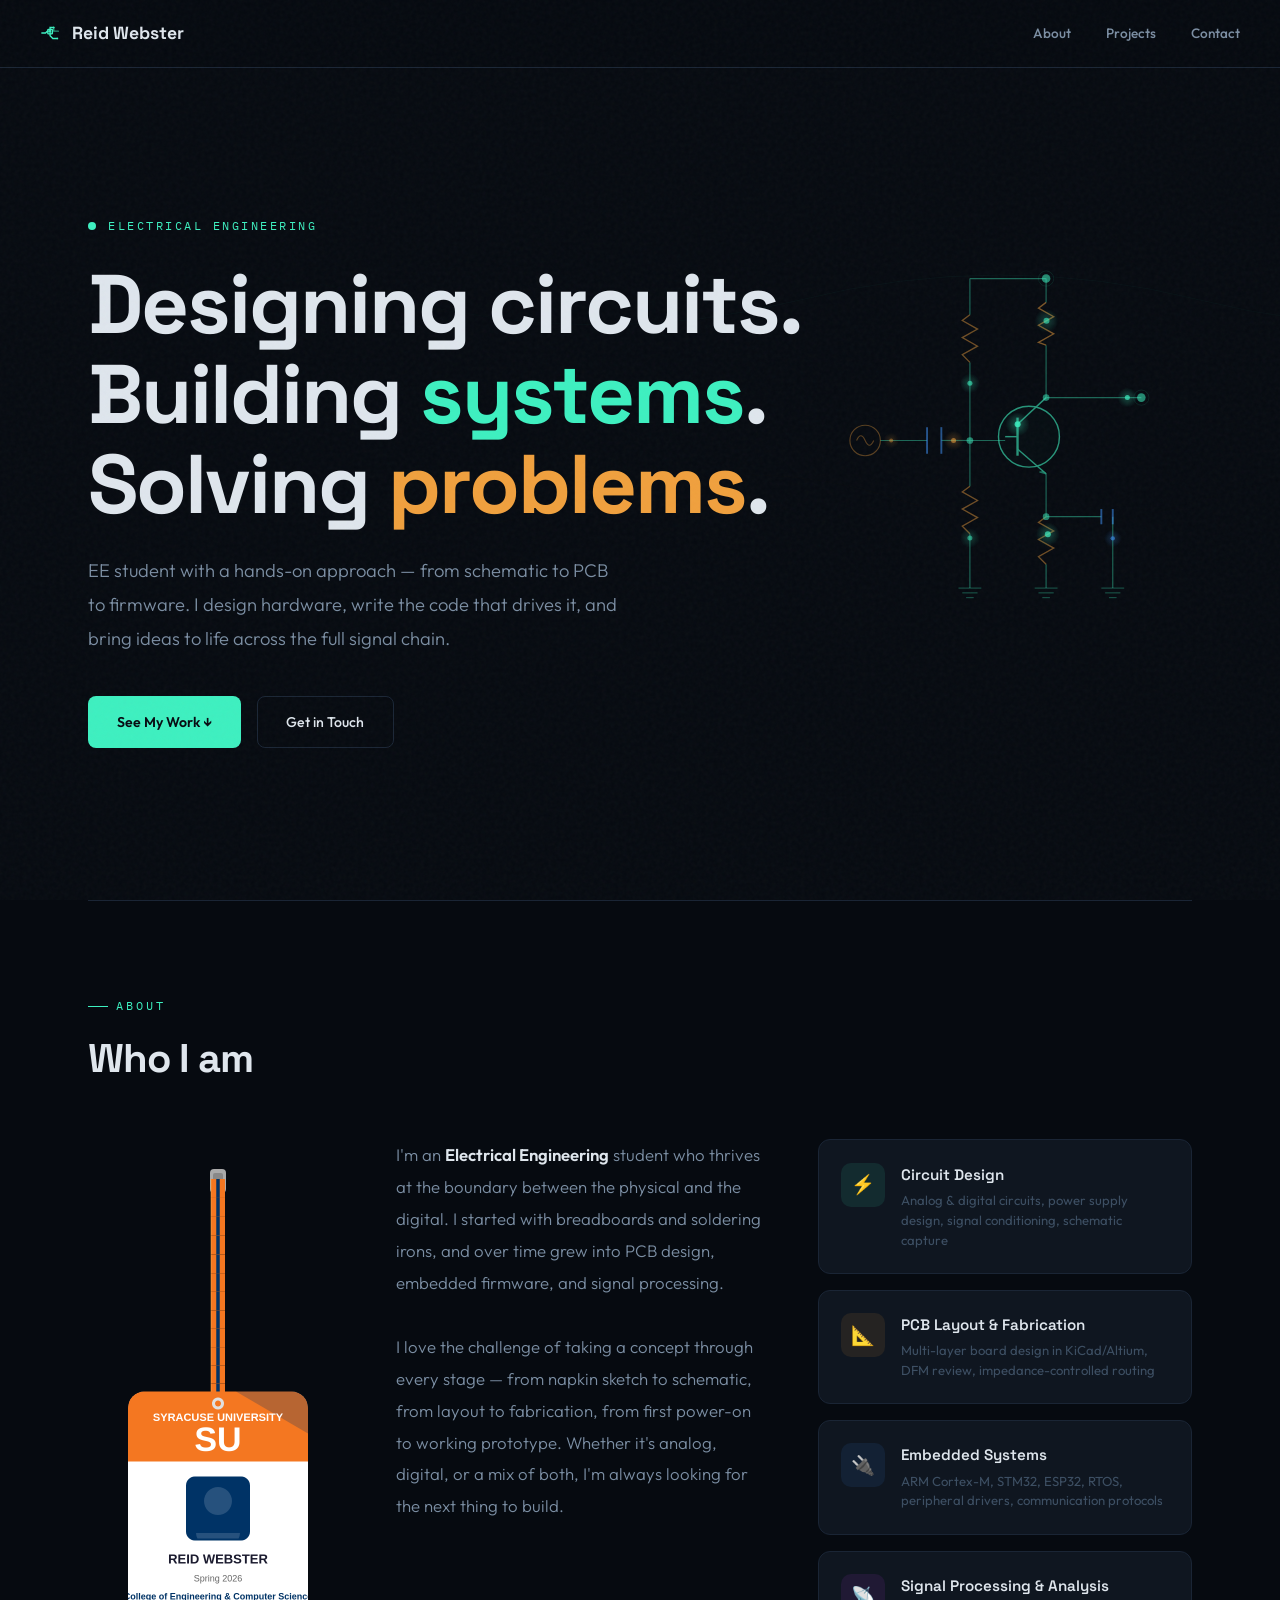
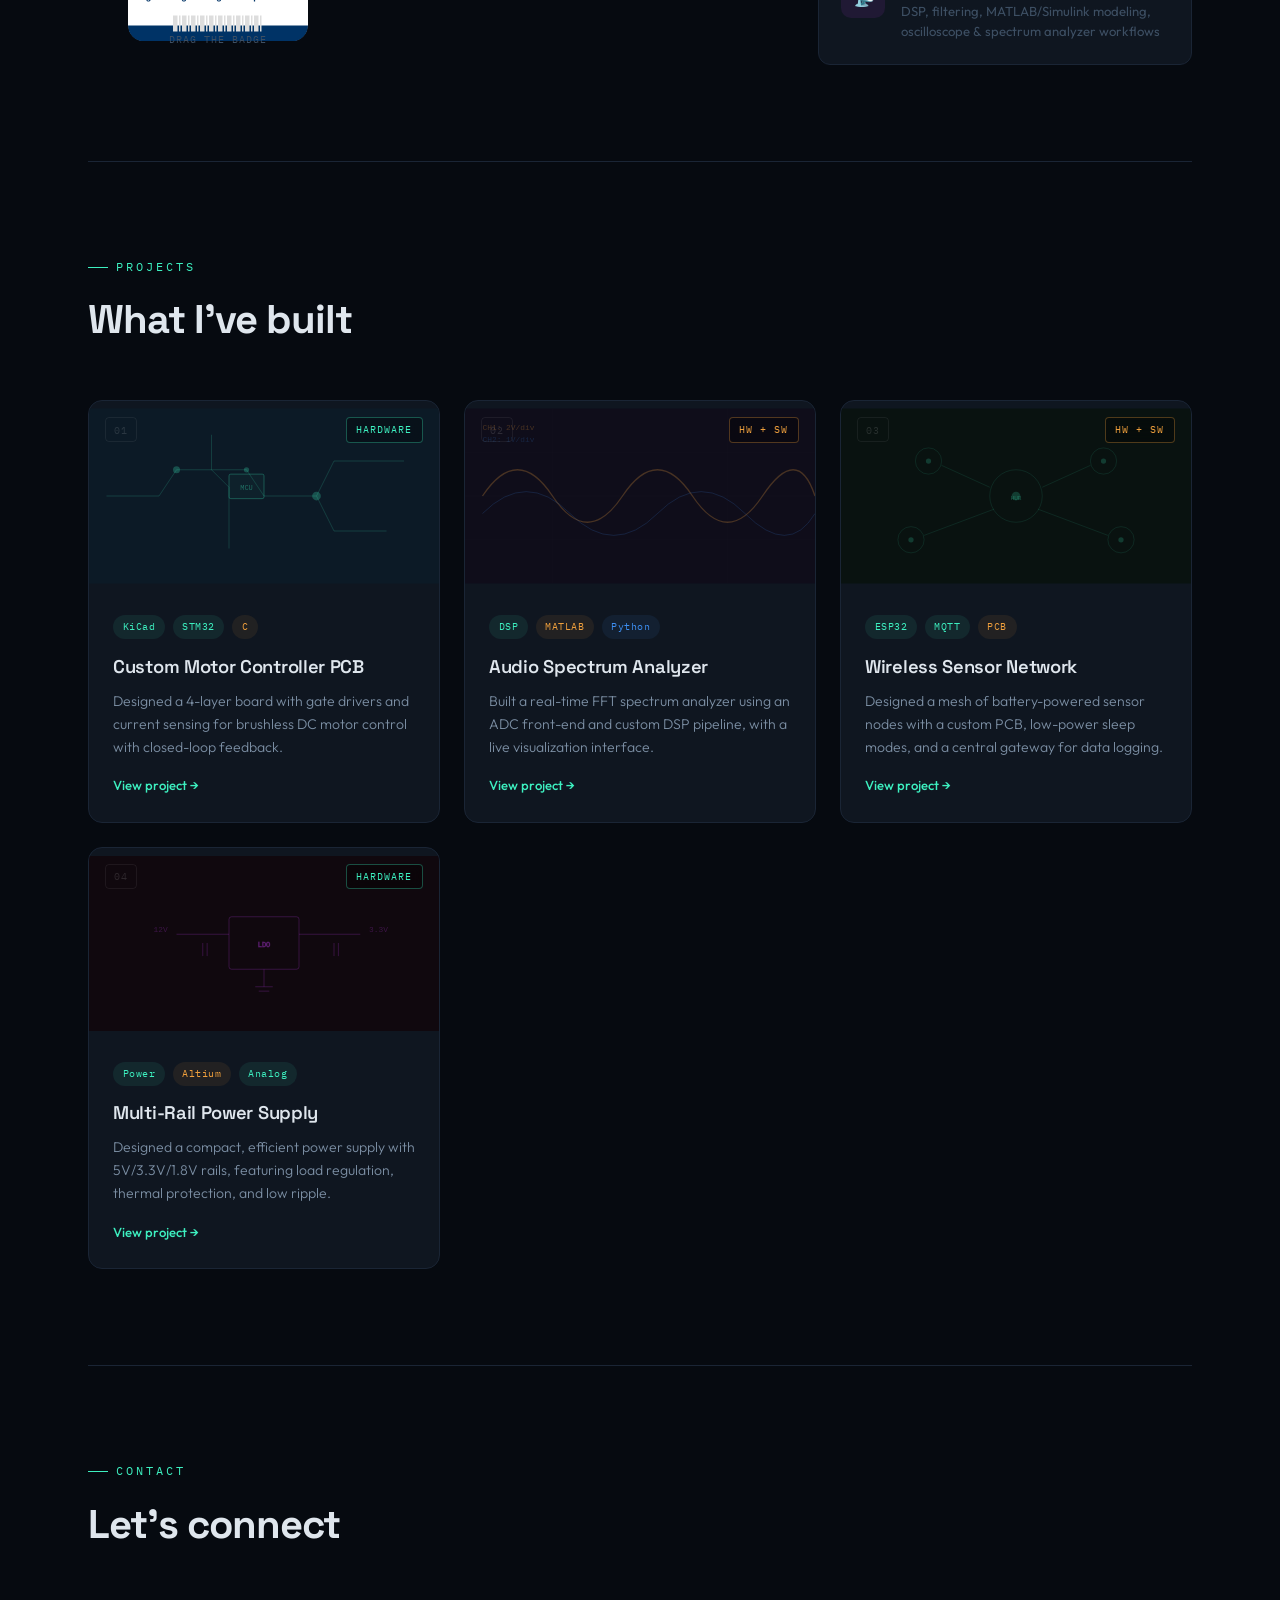
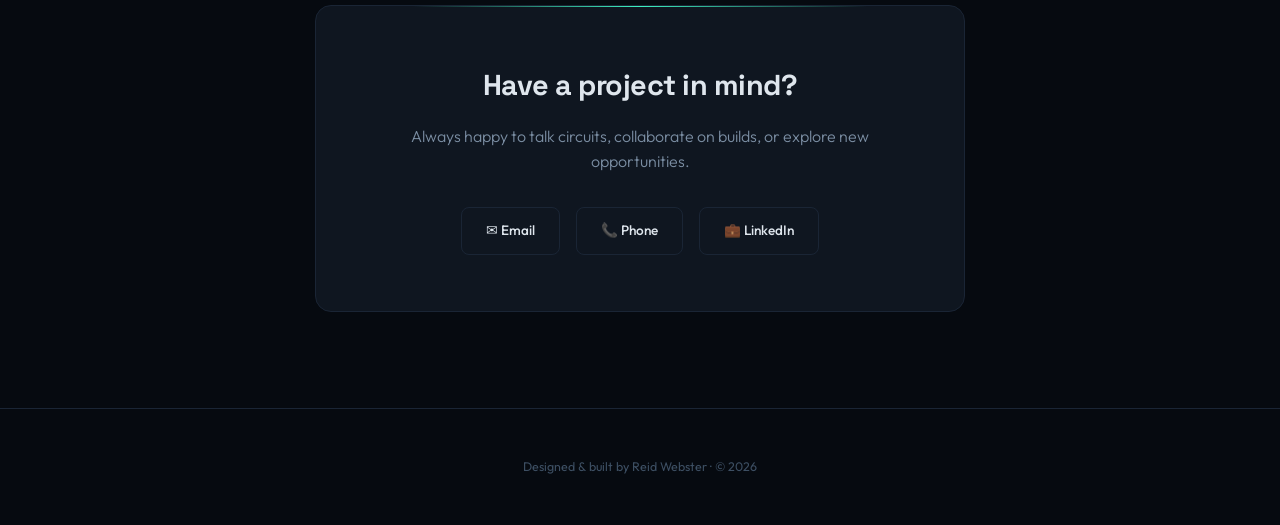
==== commit 551456be: "circuit update" ====
--- a/index.html
+++ b/index.html
@@ -77,21 +77,36 @@
 
       <!-- ══ WIRES ══ -->
       <g stroke="#3df0c0" stroke-width="1.2" opacity="0.4" fill="none">
+        <!-- Vcc rail across top -->
         <path class="trace" d="M170,30 H250" stroke-dasharray="120" stroke-dashoffset="120"/>
+        <!-- Vcc down to RL -->
         <path class="trace" d="M250,30 V55" stroke-dasharray="80" stroke-dashoffset="80"/>
+        <!-- RL to collector -->
         <path class="trace" d="M250,100 V155" stroke-dasharray="100" stroke-dashoffset="100"/>
+        <!-- Collector to Vout -->
         <path class="trace" d="M250,155 H350" stroke-dasharray="150" stroke-dashoffset="150"/>
+        <!-- Vcc down to R1 -->
         <path class="trace" d="M170,30 V68" stroke-dasharray="80" stroke-dashoffset="80"/>
+        <!-- R1 to bias junction -->
         <path class="trace" d="M170,118 V200" stroke-dasharray="120" stroke-dashoffset="120"/>
+        <!-- Bias junction left to C1 right plate -->
         <path class="trace" d="M170,200 H140" stroke-dasharray="60" stroke-dashoffset="60"/>
-        <path class="trace" d="M125,200 H60" stroke-dasharray="100" stroke-dashoffset="100"/>
+        <!-- C1 left plate to Vin circle edge (stop at r=16, so x=76) -->
+        <path class="trace" d="M125,200 H76" stroke-dasharray="80" stroke-dashoffset="80"/>
+        <!-- Bias junction right to transistor base -->
         <path class="trace" d="M170,200 H207" stroke-dasharray="60" stroke-dashoffset="60"/>
+        <!-- Bias junction down to R2 -->
         <path class="trace" d="M170,200 V248" stroke-dasharray="80" stroke-dashoffset="80"/>
+        <!-- R2 to ground -->
         <path class="trace" d="M170,298 V355" stroke-dasharray="80" stroke-dashoffset="80"/>
-        <path class="trace" d="M250,238 V280" stroke-dasharray="80" stroke-dashoffset="80"/>
+        <!-- Emitter down to junction -->
+        <path class="trace" d="M250,235 V280" stroke-dasharray="80" stroke-dashoffset="80"/>
+        <!-- RE to ground -->
         <path class="trace" d="M250,330 V355" stroke-dasharray="60" stroke-dashoffset="60"/>
+        <!-- Emitter junction right to C2 left plate -->
         <path class="trace" d="M250,280 H308" stroke-dasharray="80" stroke-dashoffset="80"/>
-        <path class="trace" d="M320,310 V355" stroke-dasharray="60" stroke-dashoffset="60"/>
+        <!-- C2 right plate down to ground -->
+        <path class="trace" d="M320,280 V355" stroke-dasharray="100" stroke-dashoffset="100"/>
       </g>
 
       <!-- ══ Vcc node ══ -->
@@ -132,18 +147,24 @@
 
       <!-- ══ Transistor (NPN BJT) ══ -->
       <g opacity="0.6">
+        <!-- Circle housing -->
         <circle cx="232" cy="196" r="32" stroke="#3df0c0" stroke-width="1.5" fill="#3df0c008"/>
+        <!-- Base line (connects wire to vertical bar) -->
         <line x1="207" y1="196" x2="220" y2="196" stroke="#3df0c0" stroke-width="1.5"/>
-        <line x1="220" y1="174" x2="220" y2="218" stroke="#3df0c0" stroke-width="2.5"/>
-        <line x1="220" y1="182" x2="250" y2="155" stroke="#3df0c0" stroke-width="1.5"/>
-        <line x1="220" y1="210" x2="250" y2="238" stroke="#3df0c0" stroke-width="1.5"/>
-        <polygon points="250,238 240,230 244,238" fill="#3df0c0" opacity="0.7"/>
-      </g>
-
-      <!-- ══ Vin source ══ -->
+        <!-- Vertical bar (base region) -->
+        <line x1="220" y1="176" x2="220" y2="216" stroke="#3df0c0" stroke-width="2.5"/>
+        <!-- Collector line -->
+        <line x1="220" y1="183" x2="250" y2="155" stroke="#3df0c0" stroke-width="1.5"/>
+        <!-- Emitter line -->
+        <line x1="220" y1="209" x2="250" y2="235" stroke="#3df0c0" stroke-width="1.5"/>
+        <!-- Emitter arrow (small, clean) -->
+        <path d="M246,232 L250,235 L243,233" stroke="#3df0c0" stroke-width="1.5" fill="#3df0c0" opacity="0.7"/>
+      </g>
+
+      <!-- ══ Vin source (wire touches circle, doesn't enter) ══ -->
       <g opacity="0.35">
         <circle cx="60" cy="200" r="16" stroke="#f0a03d" stroke-width="1.2" fill="none"/>
-        <path d="M50,200 Q55,190 60,200 Q65,210 70,200" stroke="#f0a03d" stroke-width="1.2" fill="none"/>
+        <path d="M51,200 Q55.5,190 60,200 Q64.5,210 69,200" stroke="#f0a03d" stroke-width="1.2" fill="none"/>
       </g>
 
       <!-- ══ Vout node ══ -->
@@ -152,12 +173,15 @@
 
       <!-- ══ Ground symbols ══ -->
       <g stroke="#3df0c0" stroke-width="1.2" opacity="0.3">
+        <!-- Under R2 -->
         <line x1="158" y1="355" x2="182" y2="355"/>
         <line x1="162" y1="360" x2="178" y2="360"/>
         <line x1="166" y1="365" x2="174" y2="365"/>
+        <!-- Under RE -->
         <line x1="238" y1="355" x2="262" y2="355"/>
         <line x1="242" y1="360" x2="258" y2="360"/>
         <line x1="246" y1="365" x2="254" y2="365"/>
+        <!-- Under C2 -->
         <line x1="308" y1="355" x2="332" y2="355"/>
         <line x1="312" y1="360" x2="328" y2="360"/>
         <line x1="316" y1="365" x2="324" y2="365"/>
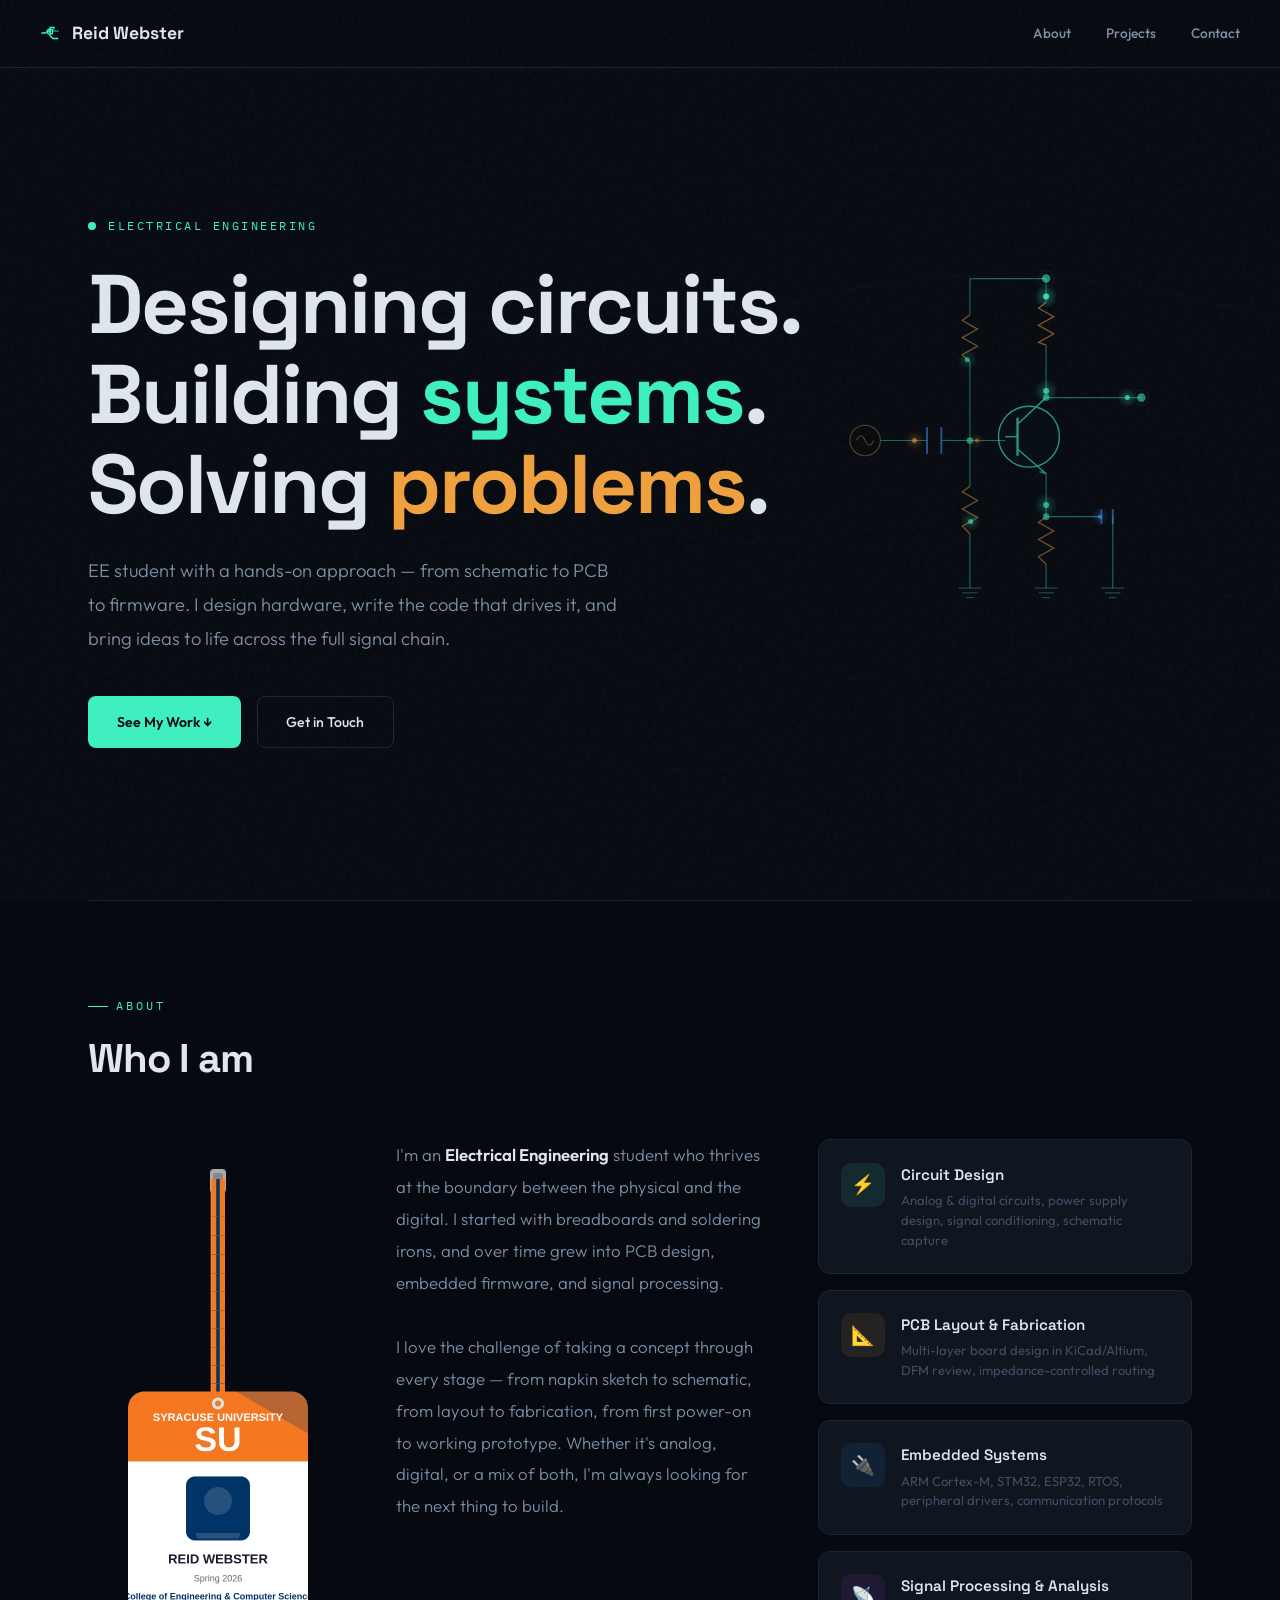
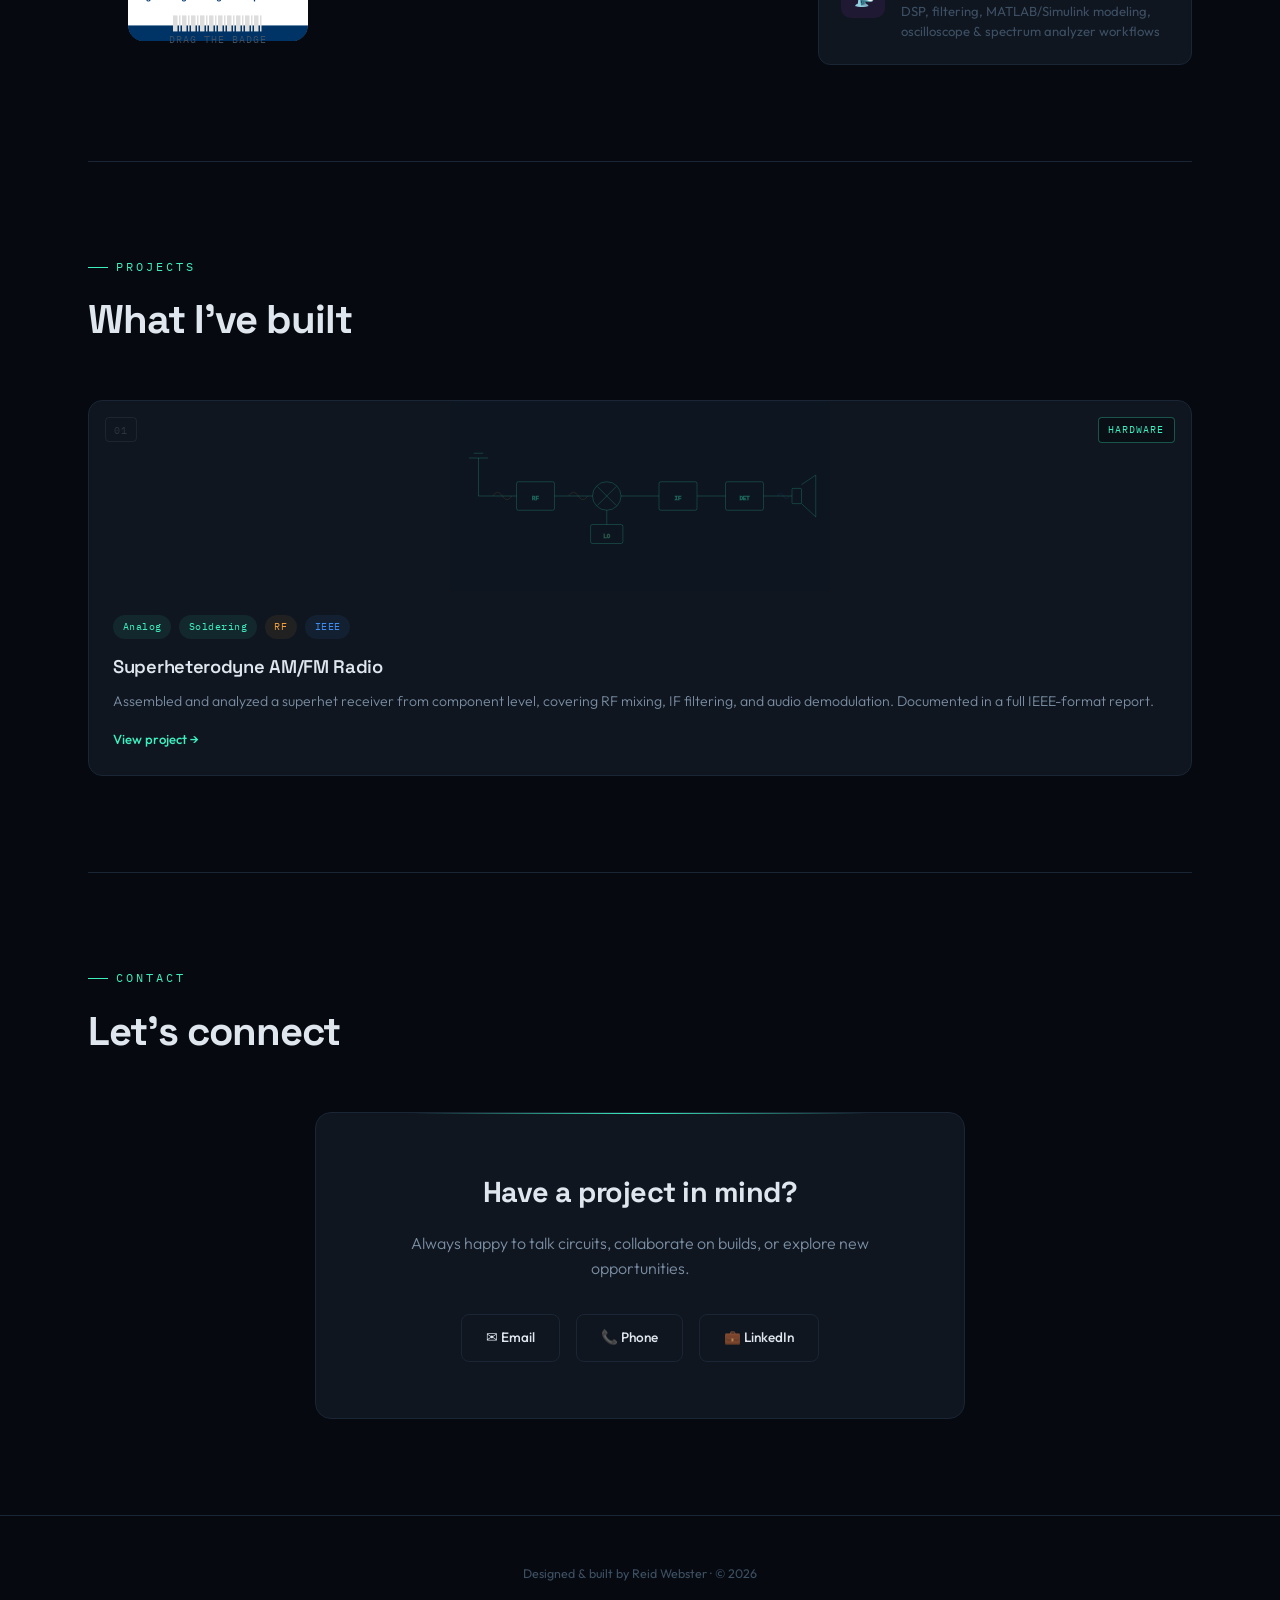
==== commit 6ef9539f: "Big update" ====
--- a/index.html
+++ b/index.html
@@ -258,128 +258,67 @@
   <div class="section-title">What I've built</div>
   <div class="projects-grid">
 
-    <div class="project-card">
+    <div class="project-card" onclick="window.location='projects/superhet-radio.html'">
       <div class="project-preview">
         <svg viewBox="0 0 400 200" xmlns="http://www.w3.org/2000/svg">
-          <rect width="400" height="200" fill="#0c1a26"/>
-          <g stroke="#3df0c030" stroke-width="1" fill="none">
-            <path d="M20,100 H80 L100,70 H180 L200,100 H260"/>
-            <path d="M140,30 V70 L160,90 V160"/>
-            <path d="M260,100 L280,60 H360"/>
-            <path d="M260,100 L280,140 H340"/>
+          <rect width="400" height="200" fill="#0c1520"/>
+          <!-- Superhet block diagram hint -->
+          <g stroke="#3df0c035" stroke-width="1" fill="none">
+            <!-- Antenna -->
+            <line x1="30" y1="60" x2="30" y2="100"/>
+            <line x1="20" y1="60" x2="40" y2="60"/>
+            <line x1="25" y1="55" x2="35" y2="55"/>
+            <!-- Antenna to mixer -->
+            <path d="M30,100 H70"/>
+            <!-- RF amp -->
+            <rect x="70" y="85" width="40" height="30" rx="2"/>
+            <text x="90" y="104" text-anchor="middle" fill="#3df0c050" font-size="6" font-family="monospace">RF</text>
+            <!-- To mixer -->
+            <path d="M110,100 H150"/>
+            <!-- Mixer (circle with X) -->
+            <circle cx="165" cy="100" r="15"/>
+            <line x1="155" y1="90" x2="175" y2="110"/>
+            <line x1="175" y1="90" x2="155" y2="110"/>
+            <!-- LO input -->
+            <path d="M165,130 V115"/>
+            <rect x="148" y="130" width="34" height="20" rx="2"/>
+            <text x="165" y="144" text-anchor="middle" fill="#f0a03d40" font-size="6" font-family="monospace">LO</text>
+            <!-- IF stage -->
+            <path d="M180,100 H220"/>
+            <rect x="220" y="85" width="40" height="30" rx="2"/>
+            <text x="240" y="104" text-anchor="middle" fill="#3df0c050" font-size="6" font-family="monospace">IF</text>
+            <!-- Detector -->
+            <path d="M260,100 H290"/>
+            <rect x="290" y="85" width="40" height="30" rx="2"/>
+            <text x="310" y="104" text-anchor="middle" fill="#3df0c050" font-size="6" font-family="monospace">DET</text>
+            <!-- Audio out -->
+            <path d="M330,100 H360"/>
+            <!-- Speaker symbol -->
+            <rect x="360" y="92" width="10" height="16" rx="1"/>
+            <path d="M370,88 L385,78 V122 L370,108"/>
           </g>
-          <g fill="#3df0c040"><circle cx="100" cy="70" r="4"/><circle cx="260" cy="100" r="5"/><circle cx="180" cy="70" r="3"/></g>
-          <rect x="160" y="75" width="40" height="28" rx="2" stroke="#3df0c050" fill="#3df0c008" stroke-width="1"/>
-          <text x="180" y="93" text-anchor="middle" fill="#3df0c060" font-size="8" font-family="monospace">MCU</text>
+          <!-- Signal wave hints -->
+          <g stroke="#f0a03d25" stroke-width="0.8" fill="none">
+            <path d="M45,100 Q50,92 55,100 T65,100"/>
+            <path d="M125,100 Q130,92 135,100 T145,100"/>
+          </g>
+          <g stroke="#3d8ef020" stroke-width="0.8" fill="none">
+            <path d="M345,100 Q348,94 351,100 T357,100"/>
+          </g>
         </svg>
         <span class="project-number">01</span>
         <span class="project-type-badge hw">Hardware</span>
       </div>
       <div class="project-info">
         <div class="project-tags">
-          <span class="tag">KiCad</span>
-          <span class="tag">STM32</span>
-          <span class="tag warm">C</span>
-        </div>
-        <h3>Custom Motor Controller PCB</h3>
-        <p>Designed a 4-layer board with gate drivers and current sensing for brushless DC motor control with closed-loop feedback.</p>
-        <a href="#" class="project-link">View project →</a>
-      </div>
-    </div>
-
-    <div class="project-card">
-      <div class="project-preview">
-        <svg viewBox="0 0 400 200" xmlns="http://www.w3.org/2000/svg">
-          <rect width="400" height="200" fill="#0f0d1a"/>
-          <g stroke="#f0a03d40" stroke-width="1.5" fill="none">
-            <path d="M20,100 Q60,40 100,100 T180,100 T260,100 T340,100 T400,100"/>
-          </g>
-          <g stroke="#3d8ef030" stroke-width="1" fill="none">
-            <path d="M20,120 Q70,70 120,120 T220,120 T320,120 T400,120"/>
-          </g>
-          <g stroke="#ffffff06" stroke-width="0.5">
-            <line x1="0" y1="50" x2="400" y2="50"/><line x1="0" y1="100" x2="400" y2="100"/><line x1="0" y1="150" x2="400" y2="150"/>
-            <line x1="100" y1="0" x2="100" y2="200"/><line x1="200" y1="0" x2="200" y2="200"/><line x1="300" y1="0" x2="300" y2="200"/>
-          </g>
-          <text x="20" y="25" fill="#f0a03d40" font-size="9" font-family="monospace">CH1: 2V/div</text>
-          <text x="20" y="38" fill="#3d8ef030" font-size="9" font-family="monospace">CH2: 1V/div</text>
-        </svg>
-        <span class="project-number">02</span>
-        <span class="project-type-badge mixed">HW + SW</span>
-      </div>
-      <div class="project-info">
-        <div class="project-tags">
-          <span class="tag">DSP</span>
-          <span class="tag warm">MATLAB</span>
-          <span class="tag blue">Python</span>
-        </div>
-        <h3>Audio Spectrum Analyzer</h3>
-        <p>Built a real-time FFT spectrum analyzer using an ADC front-end and custom DSP pipeline, with a live visualization interface.</p>
-        <a href="#" class="project-link">View project →</a>
-      </div>
-    </div>
-
-    <div class="project-card">
-      <div class="project-preview">
-        <svg viewBox="0 0 400 200" xmlns="http://www.w3.org/2000/svg">
-          <rect width="400" height="200" fill="#091210"/>
-          <g fill="none" stroke="#3df0c025" stroke-width="0.8">
-            <circle cx="200" cy="100" r="30"/>
-            <circle cx="100" cy="60" r="15"/><circle cx="300" cy="60" r="15"/>
-            <circle cx="80" cy="150" r="15"/><circle cx="320" cy="150" r="15"/>
-            <line x1="170" y1="90" x2="115" y2="65"/>
-            <line x1="230" y1="90" x2="285" y2="65"/>
-            <line x1="175" y1="115" x2="95" y2="145"/>
-            <line x1="225" y1="115" x2="305" y2="145"/>
-          </g>
-          <g fill="#3df0c030"><circle cx="200" cy="100" r="5"/><circle cx="100" cy="60" r="3"/><circle cx="300" cy="60" r="3"/><circle cx="80" cy="150" r="3"/><circle cx="320" cy="150" r="3"/></g>
-          <text x="200" y="104" text-anchor="middle" fill="#3df0c050" font-size="7" font-family="monospace">HUB</text>
-        </svg>
-        <span class="project-number">03</span>
-        <span class="project-type-badge mixed">HW + SW</span>
-      </div>
-      <div class="project-info">
-        <div class="project-tags">
-          <span class="tag">ESP32</span>
-          <span class="tag">MQTT</span>
-          <span class="tag warm">PCB</span>
-        </div>
-        <h3>Wireless Sensor Network</h3>
-        <p>Designed a mesh of battery-powered sensor nodes with a custom PCB, low-power sleep modes, and a central gateway for data logging.</p>
-        <a href="#" class="project-link">View project →</a>
-      </div>
-    </div>
-
-    <div class="project-card">
-      <div class="project-preview">
-        <svg viewBox="0 0 400 200" xmlns="http://www.w3.org/2000/svg">
-          <rect width="400" height="200" fill="#10080e"/>
-          <g stroke="#c03df040" stroke-width="1" fill="none">
-            <rect x="160" y="70" width="80" height="60" rx="3"/>
-            <text x="200" y="105" text-anchor="middle" fill="#c03df050" font-size="8" font-family="monospace">LDO</text>
-            <line x1="100" y1="90" x2="160" y2="90"/>
-            <line x1="240" y1="90" x2="310" y2="90"/>
-            <line x1="130" y1="100" x2="130" y2="115"/><line x1="135" y1="100" x2="135" y2="115"/>
-            <line x1="280" y1="100" x2="280" y2="115"/><line x1="285" y1="100" x2="285" y2="115"/>
-            <line x1="200" y1="130" x2="200" y2="150"/>
-            <line x1="190" y1="150" x2="210" y2="150"/>
-            <line x1="194" y1="155" x2="206" y2="155"/>
-          </g>
-          <text x="90" y="87" text-anchor="end" fill="#c03df040" font-size="9" font-family="monospace">12V</text>
-          <text x="320" y="87" fill="#c03df040" font-size="9" font-family="monospace">3.3V</text>
-        </svg>
-        <span class="project-number">04</span>
-        <span class="project-type-badge hw">Hardware</span>
-      </div>
-      <div class="project-info">
-        <div class="project-tags">
-          <span class="tag">Power</span>
-          <span class="tag warm">Altium</span>
           <span class="tag">Analog</span>
-        </div>
-        <h3>Multi-Rail Power Supply</h3>
-        <p>Designed a compact, efficient power supply with 5V/3.3V/1.8V rails, featuring load regulation, thermal protection, and low ripple.</p>
-        <a href="#" class="project-link">View project →</a>
+          <span class="tag">Soldering</span>
+          <span class="tag warm">RF</span>
+          <span class="tag blue">IEEE</span>
+        </div>
+        <h3>Superheterodyne AM/FM Radio</h3>
+        <p>Assembled and analyzed a superhet receiver from component level, covering RF mixing, IF filtering, and audio demodulation. Documented in a full IEEE-format report.</p>
+        <a href="projects/superhet-radio.html" class="project-link">View project →</a>
       </div>
     </div>
 
@@ -396,8 +335,8 @@
     <h3>Have a project in mind?</h3>
     <p>Always happy to talk circuits, collaborate on builds, or explore new opportunities.</p>
     <div class="contact-links">
-      <a href="mailto:reidwebster@verizon.net" class="contact-btn">✉ Email</a>
-      <a href="#" class="contact-btn" id="phoneBtn" onclick="copyPhone(event)">📞 Phone</a>
+      <a href="#" class="contact-btn" id="emailBtn" onclick="toggleEmail(event)">✉ Email</a>
+      <a href="#" class="contact-btn" id="phoneBtn" onclick="togglePhone(event)">📞 Phone</a>
       <a href="https://www.linkedin.com/in/reidwebsteronline" class="contact-btn" target="_blank">💼 LinkedIn</a>
     </div>
   </div>
--- a/css/styles.css
+++ b/css/styles.css
@@ -681,6 +681,55 @@
   box-shadow: var(--glow);
 }
 
+.contact-btn {
+  position: relative;
+}
+
+.contact-btn.showing-info {
+  border-color: var(--accent-mid);
+  color: var(--accent);
+}
+
+.contact-btn.copied {
+  border-color: var(--accent);
+  color: var(--accent);
+  background: var(--accent-dim);
+}
+
+.copy-hint {
+  position: absolute;
+  bottom: calc(100% + 8px);
+  left: 50%;
+  transform: translateX(-50%) scale(0.9);
+  background: var(--bg-card);
+  border: 1px solid var(--accent-mid);
+  color: var(--accent);
+  font-family: var(--font-mono);
+  font-size: 0.65rem;
+  letter-spacing: 0.5px;
+  padding: 0.35rem 0.7rem;
+  border-radius: 6px;
+  white-space: nowrap;
+  pointer-events: none;
+  opacity: 0;
+  transition: opacity 0.2s, transform 0.2s;
+}
+
+.copy-hint::after {
+  content: '';
+  position: absolute;
+  top: 100%;
+  left: 50%;
+  transform: translateX(-50%);
+  border: 5px solid transparent;
+  border-top-color: var(--accent-mid);
+}
+
+.contact-btn:hover .copy-hint {
+  opacity: 1;
+  transform: translateX(-50%) scale(1);
+}
+
 
 /* ══════════════════════════════════════
    FOOTER
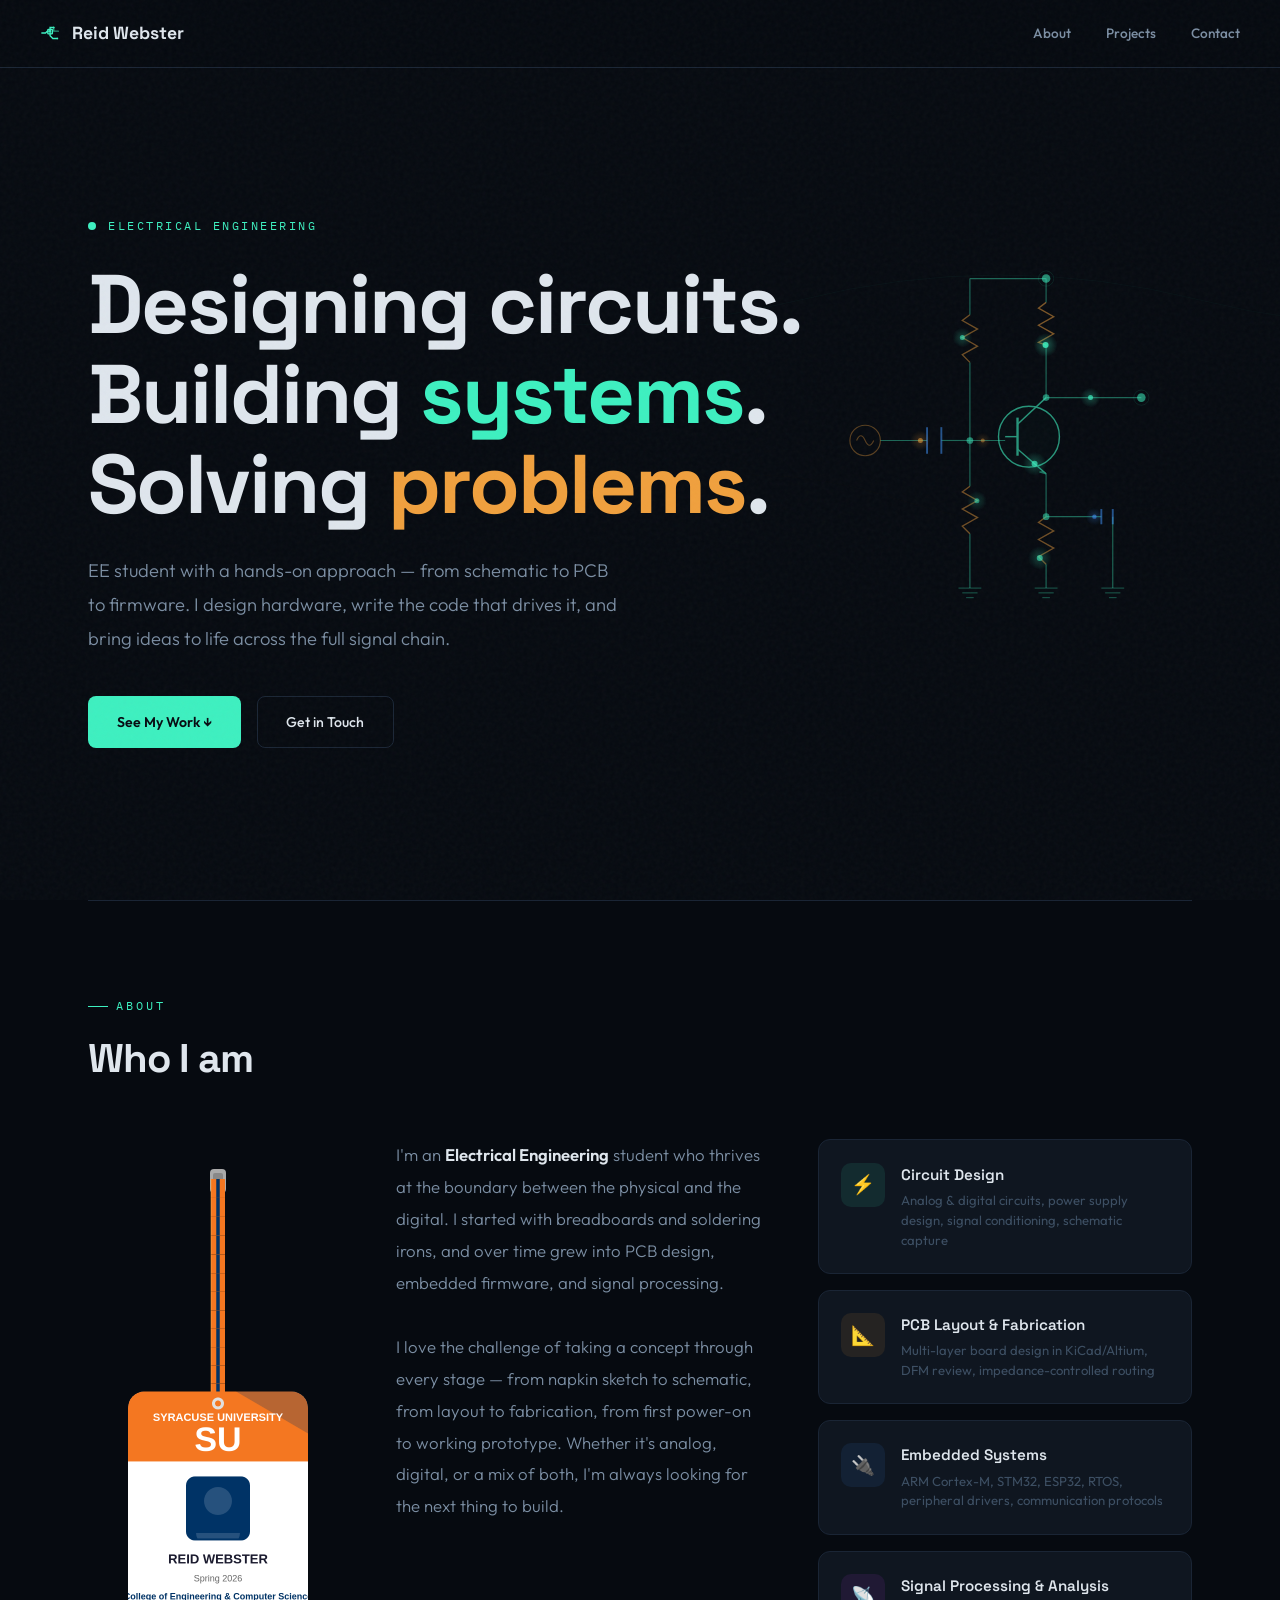
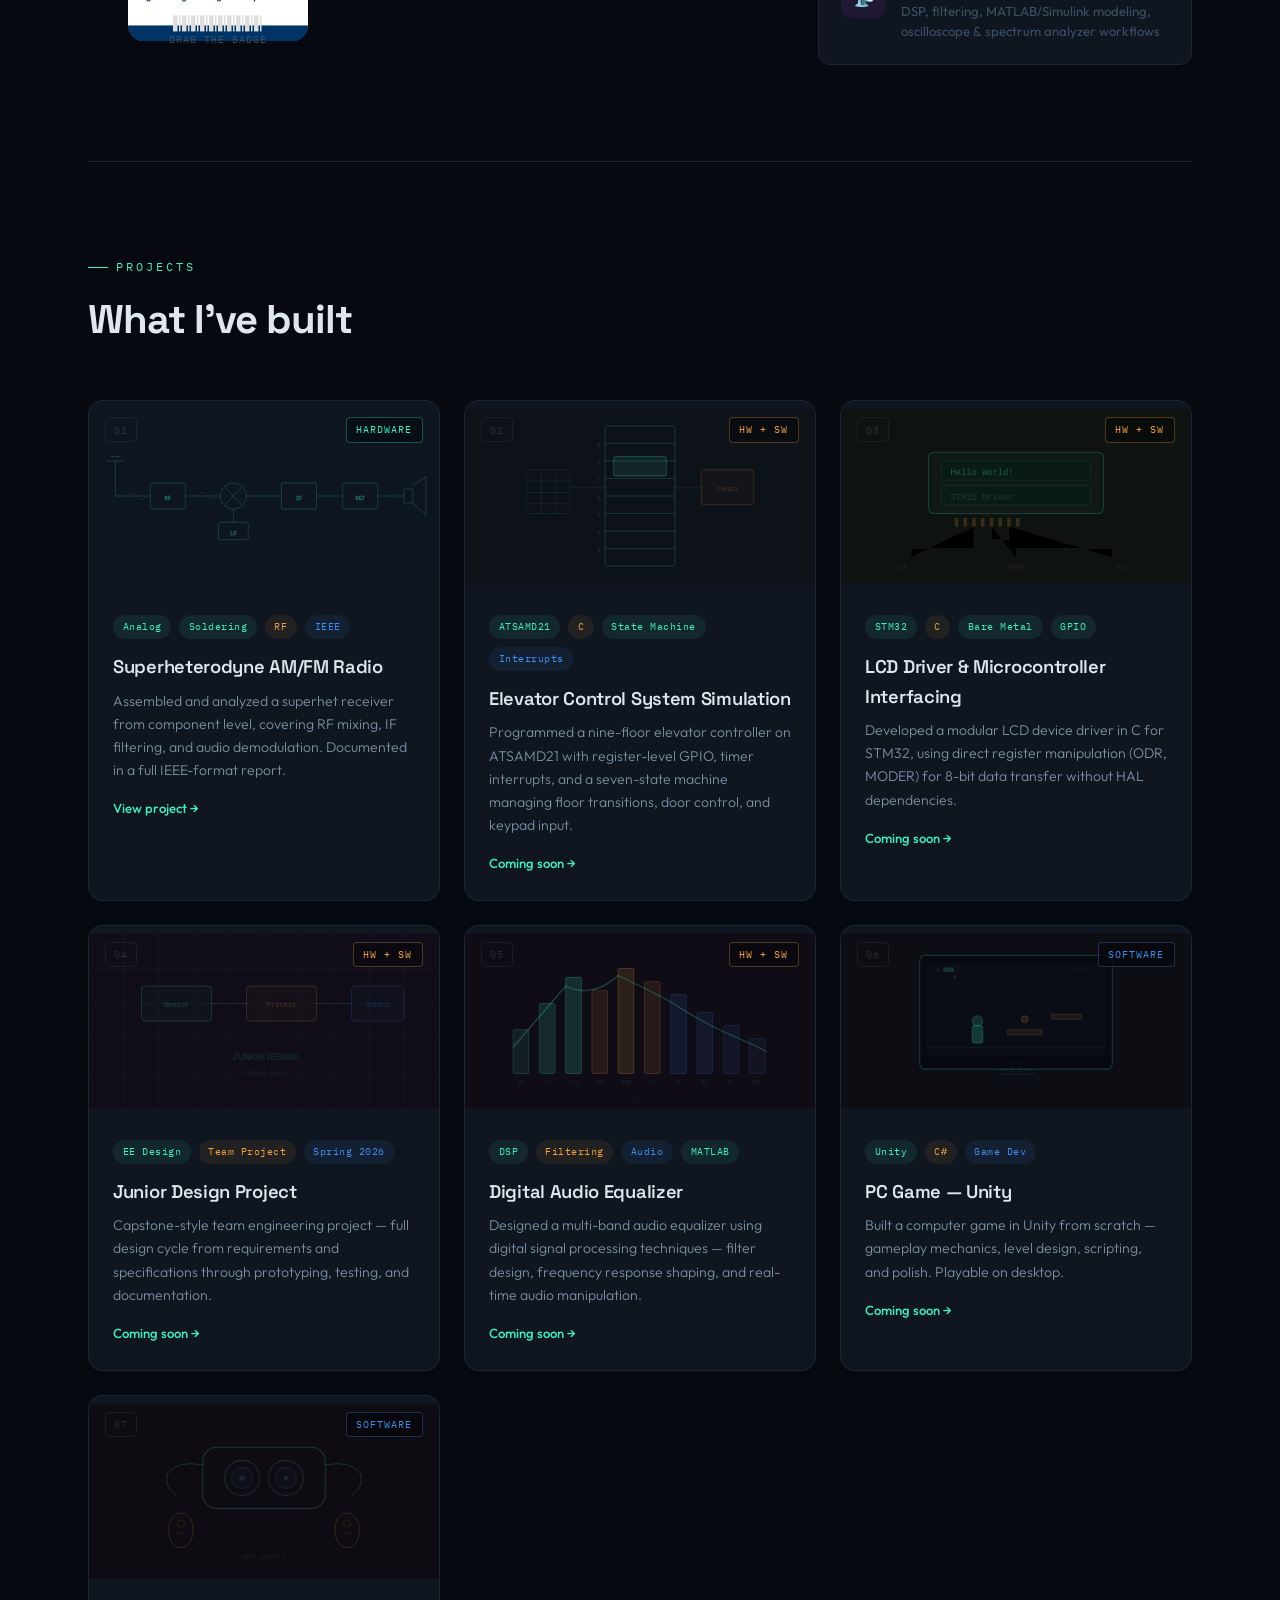
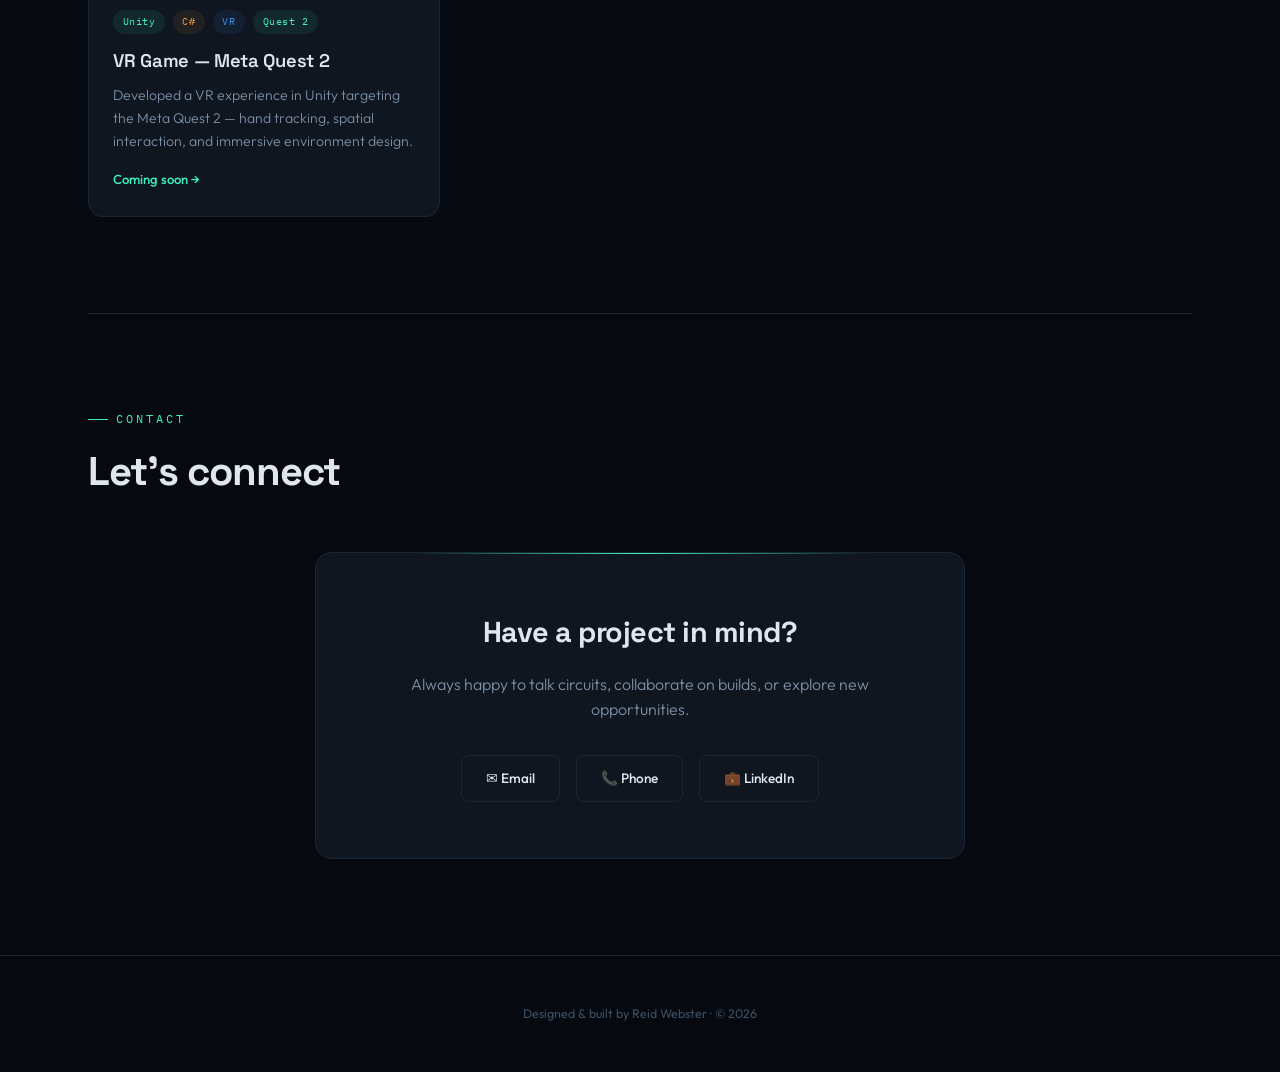
==== commit 69938a15: "Projects Update" ====
--- a/index.html
+++ b/index.html
@@ -322,6 +322,302 @@
       </div>
     </div>
 
+    <!-- Elevator Control System -->
+    <div class="project-card">
+      <div class="project-preview">
+        <svg viewBox="0 0 400 200" xmlns="http://www.w3.org/2000/svg">
+          <rect width="400" height="200" fill="#0d1118"/>
+          <!-- Elevator shaft -->
+          <g stroke="#3df0c030" stroke-width="1" fill="none">
+            <rect x="160" y="20" width="80" height="160" rx="3"/>
+            <!-- Floor lines -->
+            <line x1="160" y1="40" x2="240" y2="40"/>
+            <line x1="160" y1="60" x2="240" y2="60"/>
+            <line x1="160" y1="80" x2="240" y2="80"/>
+            <line x1="160" y1="100" x2="240" y2="100"/>
+            <line x1="160" y1="120" x2="240" y2="120"/>
+            <line x1="160" y1="140" x2="240" y2="140"/>
+            <line x1="160" y1="160" x2="240" y2="160"/>
+          </g>
+          <!-- Elevator car -->
+          <rect x="170" y="55" width="60" height="22" rx="2" fill="#3df0c015" stroke="#3df0c050" stroke-width="1"/>
+          <!-- Floor numbers -->
+          <g fill="#3df0c030" font-size="7" font-family="monospace" text-anchor="end">
+            <text x="155" y="44">9</text><text x="155" y="64">8</text><text x="155" y="84">7</text>
+            <text x="155" y="104">6</text><text x="155" y="124">5</text><text x="155" y="144">4</text>
+            <text x="155" y="164">3</text>
+          </g>
+          <!-- MCU block -->
+          <rect x="270" y="70" width="60" height="40" rx="3" stroke="#f0a03d30" stroke-width="1" fill="#f0a03d08"/>
+          <text x="300" y="94" text-anchor="middle" fill="#f0a03d40" font-size="7" font-family="monospace">SAMD21</text>
+          <!-- Connection lines -->
+          <line x1="240" y1="90" x2="270" y2="90" stroke="#3df0c020" stroke-width="0.8"/>
+          <!-- Keypad hint -->
+          <g stroke="#3df0c020" stroke-width="0.8" fill="none">
+            <rect x="70" y="70" width="50" height="50" rx="2"/>
+            <line x1="70" y1="83" x2="120" y2="83"/><line x1="70" y1="96" x2="120" y2="96"/><line x1="70" y1="109" x2="120" y2="109"/>
+            <line x1="87" y1="70" x2="87" y2="120"/><line x1="104" y1="70" x2="104" y2="120"/>
+          </g>
+          <line x1="120" y1="90" x2="160" y2="90" stroke="#3df0c020" stroke-width="0.8"/>
+        </svg>
+        <span class="project-number">02</span>
+        <span class="project-type-badge mixed">HW + SW</span>
+      </div>
+      <div class="project-info">
+        <div class="project-tags">
+          <span class="tag">ATSAMD21</span>
+          <span class="tag warm">C</span>
+          <span class="tag">State Machine</span>
+          <span class="tag blue">Interrupts</span>
+        </div>
+        <h3>Elevator Control System Simulation</h3>
+        <p>Programmed a nine-floor elevator controller on ATSAMD21 with register-level GPIO, timer interrupts, and a seven-state machine managing floor transitions, door control, and keypad input.</p>
+        <a href="#" class="project-link">Coming soon →</a>
+      </div>
+    </div>
+
+    <!-- LCD Driver -->
+    <div class="project-card">
+      <div class="project-preview">
+        <svg viewBox="0 0 400 200" xmlns="http://www.w3.org/2000/svg">
+          <rect width="400" height="200" fill="#0e1210"/>
+          <!-- LCD display -->
+          <rect x="100" y="50" width="200" height="70" rx="6" stroke="#3df0c035" stroke-width="1.2" fill="#3df0c008"/>
+          <rect x="115" y="60" width="170" height="22" rx="2" fill="#0a1a15" stroke="#3df0c020" stroke-width="0.8"/>
+          <rect x="115" y="88" width="170" height="22" rx="2" fill="#0a1a15" stroke="#3df0c020" stroke-width="0.8"/>
+          <!-- Text on LCD -->
+          <text x="125" y="76" fill="#3df0c050" font-size="10" font-family="monospace">Hello World!</text>
+          <text x="125" y="104" fill="#3df0c030" font-size="10" font-family="monospace">STM32 Driver</text>
+          <!-- Pin header -->
+          <g fill="#f0a03d30">
+            <rect x="130" y="125" width="4" height="10" rx="0.5"/>
+            <rect x="140" y="125" width="4" height="10" rx="0.5"/>
+            <rect x="150" y="125" width="4" height="10" rx="0.5"/>
+            <rect x="160" y="125" width="4" height="10" rx="0.5"/>
+            <rect x="170" y="125" width="4" height="10" rx="0.5"/>
+            <rect x="180" y="125" width="4" height="10" rx="0.5"/>
+            <rect x="190" y="125" width="4" height="10" rx="0.5"/>
+            <rect x="200" y="125" width="4" height="10" rx="0.5"/>
+          </g>
+          <!-- Wires to MCU -->
+          <g stroke="#3df0c018" stroke-width="0.8">
+            <path d="M152,135 V160 H80 V170"/>
+            <path d="M172,135 V150 H200 V170"/>
+            <path d="M192,135 V160 H310 V170"/>
+          </g>
+          <!-- Register labels -->
+          <text x="70" y="183" text-anchor="middle" fill="#f0a03d25" font-size="6" font-family="monospace">ODR</text>
+          <text x="200" y="183" text-anchor="middle" fill="#f0a03d25" font-size="6" font-family="monospace">MODER</text>
+          <text x="320" y="183" text-anchor="middle" fill="#f0a03d25" font-size="6" font-family="monospace">GPIO</text>
+        </svg>
+        <span class="project-number">03</span>
+        <span class="project-type-badge mixed">HW + SW</span>
+      </div>
+      <div class="project-info">
+        <div class="project-tags">
+          <span class="tag">STM32</span>
+          <span class="tag warm">C</span>
+          <span class="tag">Bare Metal</span>
+          <span class="tag">GPIO</span>
+        </div>
+        <h3>LCD Driver & Microcontroller Interfacing</h3>
+        <p>Developed a modular LCD device driver in C for STM32, using direct register manipulation (ODR, MODER) for 8-bit data transfer without HAL dependencies.</p>
+        <a href="#" class="project-link">Coming soon →</a>
+      </div>
+    </div>
+
+    <!-- Junior Design Project -->
+    <div class="project-card">
+      <div class="project-preview">
+        <svg viewBox="0 0 400 200" xmlns="http://www.w3.org/2000/svg">
+          <rect width="400" height="200" fill="#100d18"/>
+          <!-- Blueprint/engineering drawing feel -->
+          <g stroke="#3d8ef020" stroke-width="0.5">
+            <!-- Grid -->
+            <line x1="40" y1="0" x2="40" y2="200"/><line x1="80" y1="0" x2="80" y2="200"/>
+            <line x1="120" y1="0" x2="120" y2="200"/><line x1="160" y1="0" x2="160" y2="200"/>
+            <line x1="200" y1="0" x2="200" y2="200"/><line x1="240" y1="0" x2="240" y2="200"/>
+            <line x1="280" y1="0" x2="280" y2="200"/><line x1="320" y1="0" x2="320" y2="200"/>
+            <line x1="360" y1="0" x2="360" y2="200"/>
+            <line x1="0" y1="40" x2="400" y2="40"/><line x1="0" y1="80" x2="400" y2="80"/>
+            <line x1="0" y1="120" x2="400" y2="120"/><line x1="0" y1="160" x2="400" y2="160"/>
+          </g>
+          <!-- System blocks -->
+          <rect x="60" y="60" width="80" height="40" rx="4" stroke="#3df0c030" stroke-width="1" fill="#3df0c006"/>
+          <text x="100" y="84" text-anchor="middle" fill="#3df0c040" font-size="8" font-family="monospace">Sensor</text>
+          <rect x="180" y="60" width="80" height="40" rx="4" stroke="#f0a03d30" stroke-width="1" fill="#f0a03d06"/>
+          <text x="220" y="84" text-anchor="middle" fill="#f0a03d40" font-size="8" font-family="monospace">Process</text>
+          <rect x="300" y="60" width="60" height="40" rx="4" stroke="#3d8ef030" stroke-width="1" fill="#3d8ef006"/>
+          <text x="330" y="84" text-anchor="middle" fill="#3d8ef040" font-size="8" font-family="monospace">Output</text>
+          <!-- Arrows -->
+          <path d="M140,80 H180" stroke="#3df0c025" stroke-width="1" marker-end="url(#arrowG)"/>
+          <path d="M260,80 H300" stroke="#3df0c025" stroke-width="1"/>
+          <!-- "Jr Design" label -->
+          <text x="200" y="145" text-anchor="middle" fill="#3df0c020" font-size="11" font-family="'Space Grotesk',sans-serif" font-weight="600">JUNIOR DESIGN</text>
+          <text x="200" y="162" text-anchor="middle" fill="#3df0c015" font-size="7" font-family="monospace">SPRING 2026</text>
+        </svg>
+        <span class="project-number">04</span>
+        <span class="project-type-badge mixed">HW + SW</span>
+      </div>
+      <div class="project-info">
+        <div class="project-tags">
+          <span class="tag">EE Design</span>
+          <span class="tag warm">Team Project</span>
+          <span class="tag blue">Spring 2026</span>
+        </div>
+        <h3>Junior Design Project</h3>
+        <p>Capstone-style team engineering project — full design cycle from requirements and specifications through prototyping, testing, and documentation.</p>
+        <a href="#" class="project-link">Coming soon →</a>
+      </div>
+    </div>
+
+    <!-- Audio Equalizer -->
+    <div class="project-card">
+      <div class="project-preview">
+        <svg viewBox="0 0 400 200" xmlns="http://www.w3.org/2000/svg">
+          <rect width="400" height="200" fill="#0f0c16"/>
+          <!-- EQ frequency bars -->
+          <g fill="none" stroke-width="1">
+            <rect x="55" y="110" width="18" height="50" rx="2" fill="#3df0c015" stroke="#3df0c030"/>
+            <rect x="85" y="80" width="18" height="80" rx="2" fill="#3df0c020" stroke="#3df0c035"/>
+            <rect x="115" y="50" width="18" height="110" rx="2" fill="#3df0c025" stroke="#3df0c040"/>
+            <rect x="145" y="65" width="18" height="95" rx="2" fill="#f0a03d18" stroke="#f0a03d35"/>
+            <rect x="175" y="40" width="18" height="120" rx="2" fill="#f0a03d20" stroke="#f0a03d40"/>
+            <rect x="205" y="55" width="18" height="105" rx="2" fill="#f0a03d18" stroke="#f0a03d35"/>
+            <rect x="235" y="70" width="18" height="90" rx="2" fill="#3d8ef018" stroke="#3d8ef035"/>
+            <rect x="265" y="90" width="18" height="70" rx="2" fill="#3d8ef015" stroke="#3d8ef030"/>
+            <rect x="295" y="105" width="18" height="55" rx="2" fill="#3d8ef012" stroke="#3d8ef028"/>
+            <rect x="325" y="120" width="18" height="40" rx="2" fill="#3d8ef010" stroke="#3d8ef025"/>
+          </g>
+          <!-- Frequency labels -->
+          <g fill="#3df0c020" font-size="6" font-family="monospace" text-anchor="middle">
+            <text x="64" y="172">32</text><text x="94" y="172">64</text><text x="124" y="172">125</text>
+            <text x="154" y="172">250</text><text x="184" y="172">500</text><text x="214" y="172">1k</text>
+            <text x="244" y="172">2k</text><text x="274" y="172">4k</text><text x="304" y="172">8k</text>
+            <text x="334" y="172">16k</text>
+          </g>
+          <text x="200" y="190" text-anchor="middle" fill="#3df0c015" font-size="6" font-family="monospace">Hz</text>
+          <!-- Frequency response curve -->
+          <path d="M55,130 Q85,95 115,60 Q145,75 175,48 Q205,62 235,78 Q265,98 295,112 Q325,125 345,135" stroke="#3df0c040" stroke-width="1.5" fill="none"/>
+        </svg>
+        <span class="project-number">05</span>
+        <span class="project-type-badge mixed">HW + SW</span>
+      </div>
+      <div class="project-info">
+        <div class="project-tags">
+          <span class="tag">DSP</span>
+          <span class="tag warm">Filtering</span>
+          <span class="tag blue">Audio</span>
+          <span class="tag">MATLAB</span>
+        </div>
+        <h3>Digital Audio Equalizer</h3>
+        <p>Designed a multi-band audio equalizer using digital signal processing techniques — filter design, frequency response shaping, and real-time audio manipulation.</p>
+        <a href="#" class="project-link">Coming soon →</a>
+      </div>
+    </div>
+
+    <!-- Unity PC Game -->
+    <div class="project-card">
+      <div class="project-preview">
+        <svg viewBox="0 0 400 200" xmlns="http://www.w3.org/2000/svg">
+          <rect width="400" height="200" fill="#0c0e14"/>
+          <!-- Monitor frame -->
+          <rect x="90" y="25" width="220" height="130" rx="6" stroke="#3df0c030" stroke-width="1.2" fill="#08090e"/>
+          <!-- Screen content — game scene hint -->
+          <rect x="98" y="33" width="204" height="106" rx="2" fill="#0a0d15"/>
+          <!-- Ground -->
+          <line x1="98" y1="130" x2="302" y2="130" stroke="#3df0c018" stroke-width="0.8"/>
+          <!-- Player character -->
+          <rect x="150" y="105" width="12" height="20" rx="2" fill="#3df0c030" stroke="#3df0c050" stroke-width="0.8"/>
+          <circle cx="156" cy="100" r="6" fill="#3df0c025" stroke="#3df0c045" stroke-width="0.8"/>
+          <!-- Platforms -->
+          <rect x="190" y="110" width="40" height="6" rx="1" fill="#f0a03d15" stroke="#f0a03d30" stroke-width="0.8"/>
+          <rect x="240" y="92" width="35" height="6" rx="1" fill="#f0a03d15" stroke="#f0a03d30" stroke-width="0.8"/>
+          <!-- Collectible -->
+          <circle cx="210" cy="98" r="4" fill="#f0a03d20" stroke="#f0a03d40" stroke-width="0.8"/>
+          <!-- Stars/particles -->
+          <circle cx="130" cy="50" r="1.5" fill="#3df0c020"/><circle cx="260" cy="45" r="1" fill="#3df0c015"/>
+          <circle cx="180" cy="42" r="1.2" fill="#3d8ef020"/><circle cx="230" cy="55" r="1" fill="#f0a03d15"/>
+          <!-- Monitor stand -->
+          <rect x="180" y="155" width="40" height="6" rx="1" stroke="#3df0c020" stroke-width="0.8" fill="none"/>
+          <rect x="195" y="148" width="10" height="10" stroke="#3df0c015" stroke-width="0.8" fill="none"/>
+          <!-- UI hint -->
+          <text x="108" y="43" fill="#3df0c030" font-size="5" font-family="monospace">HP ████░░</text>
+          <text x="268" y="43" fill="#f0a03d25" font-size="5" font-family="monospace">★ 42</text>
+        </svg>
+        <span class="project-number">06</span>
+        <span class="project-type-badge sw">Software</span>
+      </div>
+      <div class="project-info">
+        <div class="project-tags">
+          <span class="tag">Unity</span>
+          <span class="tag warm">C#</span>
+          <span class="tag blue">Game Dev</span>
+        </div>
+        <h3>PC Game — Unity</h3>
+        <p>Built a computer game in Unity from scratch — gameplay mechanics, level design, scripting, and polish. Playable on desktop.</p>
+        <a href="#" class="project-link">Coming soon →</a>
+      </div>
+    </div>
+
+    <!-- VR Game — Meta Quest 2 -->
+    <div class="project-card">
+      <div class="project-preview">
+        <svg viewBox="0 0 400 200" xmlns="http://www.w3.org/2000/svg">
+          <rect width="400" height="200" fill="#0e0c12"/>
+          <!-- VR Headset -->
+          <g stroke="#3df0c030" stroke-width="1.2" fill="none">
+            <rect x="130" y="50" width="140" height="70" rx="16"/>
+            <!-- Lenses -->
+            <circle cx="175" cy="85" r="20" stroke="#3df0c025"/>
+            <circle cx="225" cy="85" r="20" stroke="#3df0c025"/>
+            <circle cx="175" cy="85" r="12" fill="#3d8ef008" stroke="#3d8ef020"/>
+            <circle cx="225" cy="85" r="12" fill="#3d8ef008" stroke="#3d8ef020"/>
+            <!-- Strap -->
+            <path d="M130,70 Q100,65 90,80 Q85,95 100,105" stroke-width="1"/>
+            <path d="M270,70 Q300,65 310,80 Q315,95 300,105" stroke-width="1"/>
+          </g>
+          <!-- Controllers -->
+          <g stroke="#f0a03d30" stroke-width="1" fill="none">
+            <!-- Left controller -->
+            <ellipse cx="105" cy="145" rx="14" ry="20" rx="4"/>
+            <circle cx="105" cy="137" r="4" stroke="#f0a03d25"/>
+            <line x1="100" y1="148" x2="110" y2="148" stroke-width="0.8"/>
+            <!-- Right controller -->
+            <ellipse cx="295" cy="145" rx="14" ry="20"/>
+            <circle cx="295" cy="137" r="4" stroke="#f0a03d25"/>
+            <line x1="290" y1="148" x2="300" y2="148" stroke-width="0.8"/>
+          </g>
+          <!-- VR world hints — floating particles -->
+          <g opacity="0.5">
+            <circle cx="175" cy="85" r="2" fill="#3d8ef0">
+              <animate attributeName="r" values="2;4;2" dur="2s" repeatCount="indefinite"/>
+              <animate attributeName="opacity" values="0.5;0.2;0.5" dur="2s" repeatCount="indefinite"/>
+            </circle>
+            <circle cx="225" cy="85" r="2" fill="#3d8ef0">
+              <animate attributeName="r" values="2;4;2" dur="2s" begin="0.5s" repeatCount="indefinite"/>
+              <animate attributeName="opacity" values="0.5;0.2;0.5" dur="2s" begin="0.5s" repeatCount="indefinite"/>
+            </circle>
+          </g>
+          <!-- Meta Quest text -->
+          <text x="200" y="178" text-anchor="middle" fill="#3df0c018" font-size="7" font-family="monospace">META QUEST 2</text>
+        </svg>
+        <span class="project-number">07</span>
+        <span class="project-type-badge sw">Software</span>
+      </div>
+      <div class="project-info">
+        <div class="project-tags">
+          <span class="tag">Unity</span>
+          <span class="tag warm">C#</span>
+          <span class="tag blue">VR</span>
+          <span class="tag">Quest 2</span>
+        </div>
+        <h3>VR Game — Meta Quest 2</h3>
+        <p>Developed a VR experience in Unity targeting the Meta Quest 2 — hand tracking, spatial interaction, and immersive environment design.</p>
+        <a href="#" class="project-link">Coming soon →</a>
+      </div>
+    </div>
+
   </div>
 </section>
 
--- a/css/styles.css
+++ b/css/styles.css
@@ -556,6 +556,7 @@
 .project-type-badge.hw    { color: var(--accent);      border: 1px solid var(--accent-mid); }
 .project-type-badge.sw    { color: var(--accent-blue);  border: 1px solid #3d8ef050; }
 .project-type-badge.mixed { color: var(--accent-warm);  border: 1px solid #f0a03d50; }
+.project-type-badge.sw    { color: var(--accent-blue);  border: 1px solid #3d8ef050; }
 
 .project-info {
   padding: 1.5rem;
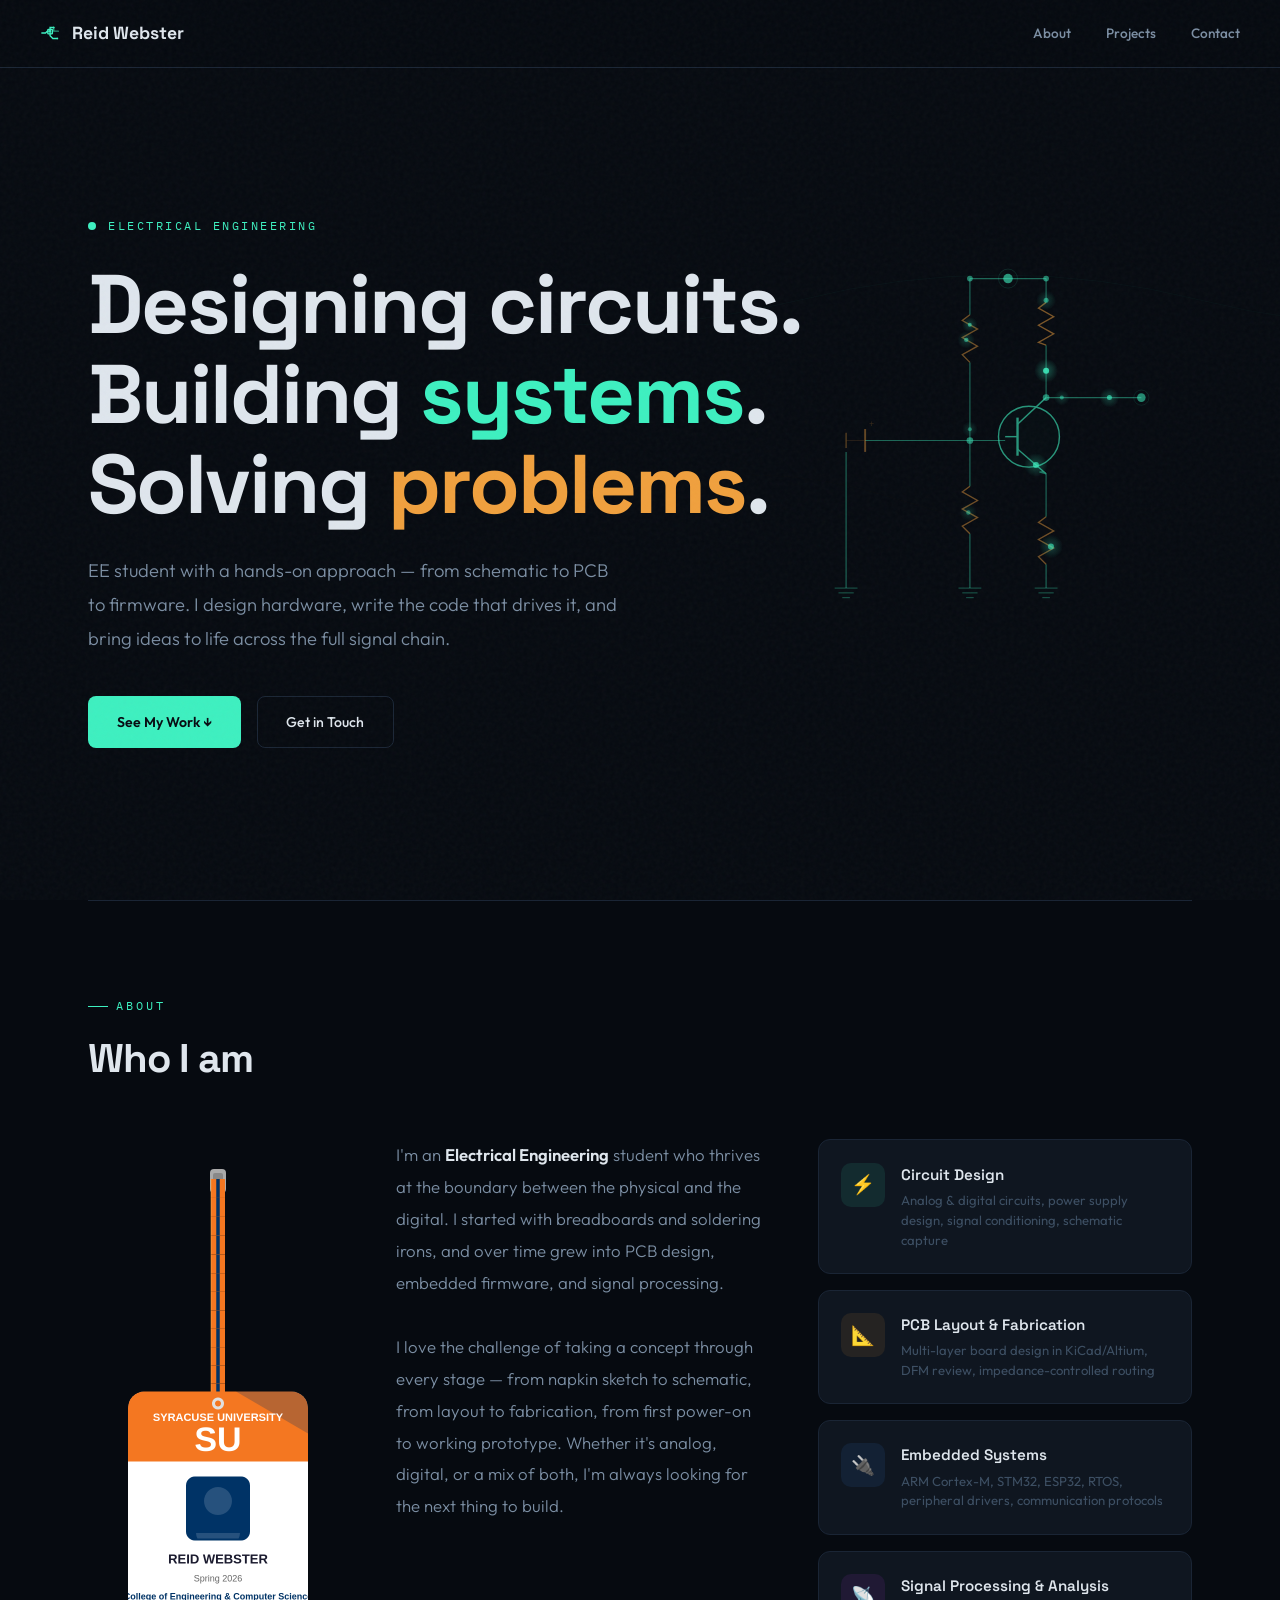
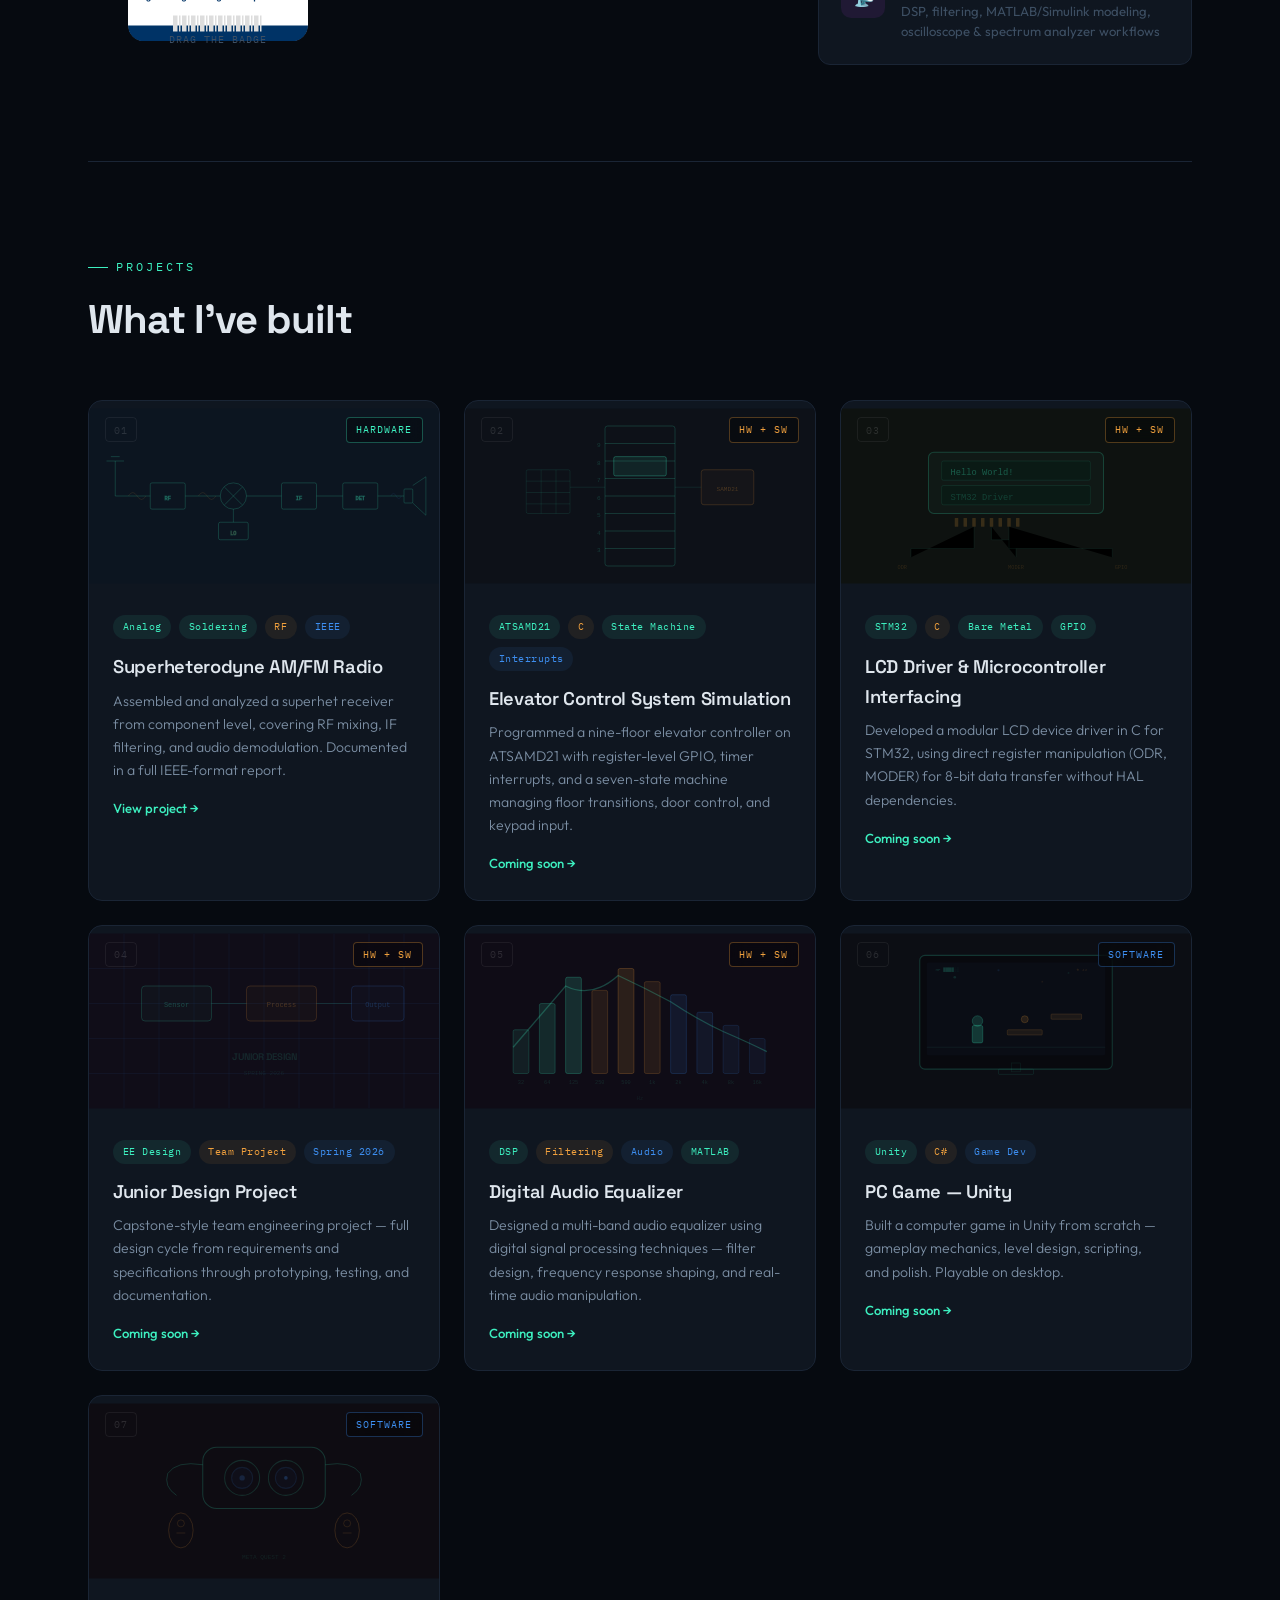
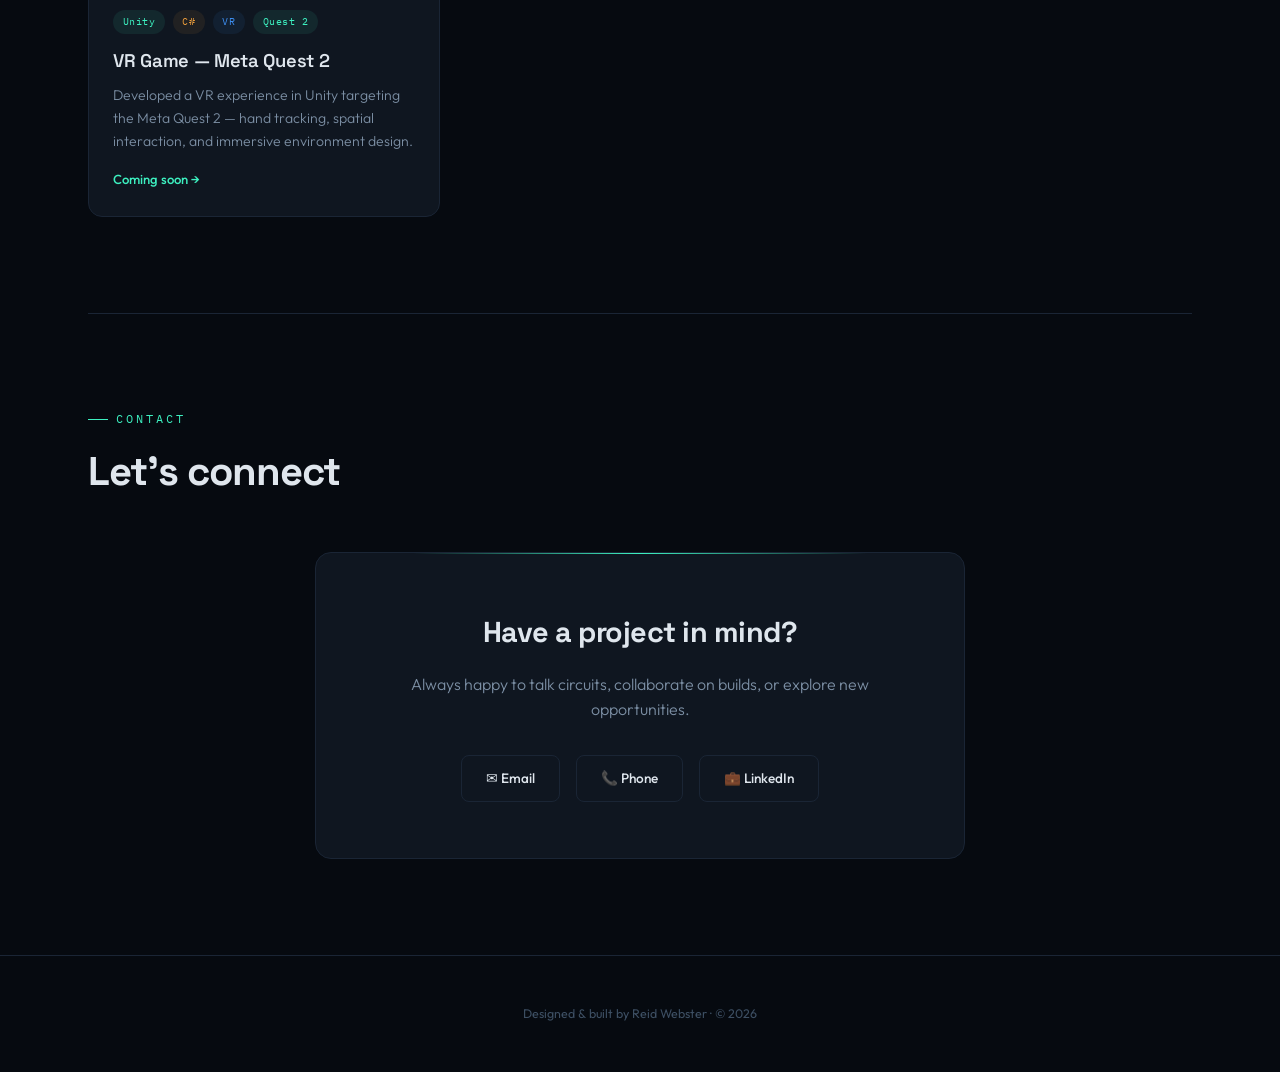
==== commit 461094e1: "Circuit update" ====
--- a/index.html
+++ b/index.html
@@ -69,13 +69,13 @@
     <a href="#contact" class="btn-outline">Get in Touch</a>
   </div>
 
-  <!-- Common Emitter Amplifier schematic decoration -->
+
+  <!-- DC Amplifier schematic decoration -->
   <div class="circuit-deco">
-    <!-- Canvas layer for animated current flow (driven by js/circuit.js) -->
     <canvas id="circuitCanvas"></canvas>
     <svg id="circuitSVG" viewBox="0 0 420 420" fill="none" xmlns="http://www.w3.org/2000/svg">
 
-      <!-- ══ WIRES ══ -->
+      <!-- WIRES -->
       <g stroke="#3df0c0" stroke-width="1.2" opacity="0.4" fill="none">
         <!-- Vcc rail across top -->
         <path class="trace" d="M170,30 H250" stroke-dasharray="120" stroke-dashoffset="120"/>
@@ -89,90 +89,78 @@
         <path class="trace" d="M170,30 V68" stroke-dasharray="80" stroke-dashoffset="80"/>
         <!-- R1 to bias junction -->
         <path class="trace" d="M170,118 V200" stroke-dasharray="120" stroke-dashoffset="120"/>
-        <!-- Bias junction left to C1 right plate -->
-        <path class="trace" d="M170,200 H140" stroke-dasharray="60" stroke-dashoffset="60"/>
-        <!-- C1 left plate to Vin circle edge (stop at r=16, so x=76) -->
-        <path class="trace" d="M125,200 H76" stroke-dasharray="80" stroke-dashoffset="80"/>
-        <!-- Bias junction right to transistor base -->
+        <!-- Bias junction to Vin (direct DC, no cap) -->
+        <path class="trace" d="M170,200 H60" stroke-dasharray="150" stroke-dashoffset="150"/>
+        <!-- Bias junction to transistor base -->
         <path class="trace" d="M170,200 H207" stroke-dasharray="60" stroke-dashoffset="60"/>
         <!-- Bias junction down to R2 -->
         <path class="trace" d="M170,200 V248" stroke-dasharray="80" stroke-dashoffset="80"/>
         <!-- R2 to ground -->
         <path class="trace" d="M170,298 V355" stroke-dasharray="80" stroke-dashoffset="80"/>
-        <!-- Emitter down to junction -->
+        <!-- Emitter down -->
         <path class="trace" d="M250,235 V280" stroke-dasharray="80" stroke-dashoffset="80"/>
         <!-- RE to ground -->
         <path class="trace" d="M250,330 V355" stroke-dasharray="60" stroke-dashoffset="60"/>
-        <!-- Emitter junction right to C2 left plate -->
-        <path class="trace" d="M250,280 H308" stroke-dasharray="80" stroke-dashoffset="80"/>
-        <!-- C2 right plate down to ground -->
-        <path class="trace" d="M320,280 V355" stroke-dasharray="100" stroke-dashoffset="100"/>
-      </g>
-
-      <!-- ══ Vcc node ══ -->
-      <circle cx="250" cy="30" r="4.5" fill="#3df0c0" opacity="0.55"/>
-      <circle cx="250" cy="30" r="8" fill="none" stroke="#3df0c0" stroke-width="0.5" opacity="0.2"/>
-
-      <!-- ══ RL (collector load) ══ -->
+        <!-- Vin source to ground -->
+        <path class="trace" d="M40,212 V355" stroke-dasharray="180" stroke-dashoffset="180"/>
+      </g>
+
+      <!-- Vcc node (source of all current) -->
+      <circle cx="210" cy="30" r="5" fill="#3df0c0" opacity="0.6"/>
+      <circle cx="210" cy="30" r="10" fill="none" stroke="#3df0c0" stroke-width="0.5" opacity="0.25"/>
+
+      <!-- RL (collector load) -->
       <g stroke="#f0a03d" stroke-width="1.4" opacity="0.5" fill="none">
         <polyline points="250,55 242,61 258,70 242,79 258,88 242,97 250,100"/>
       </g>
 
-      <!-- ══ R1 (upper bias) ══ -->
+      <!-- R1 (upper bias) -->
       <g stroke="#f0a03d" stroke-width="1.4" opacity="0.45" fill="none">
         <polyline points="170,68 162,74 178,83 162,92 178,101 162,110 170,118"/>
       </g>
 
-      <!-- ══ R2 (lower bias) ══ -->
+      <!-- R2 (lower bias) -->
       <g stroke="#f0a03d" stroke-width="1.4" opacity="0.45" fill="none">
         <polyline points="170,248 162,254 178,263 162,272 178,281 162,290 170,298"/>
       </g>
 
-      <!-- ══ RE (emitter) ══ -->
+      <!-- RE (emitter resistor) -->
       <g stroke="#f0a03d" stroke-width="1.4" opacity="0.45" fill="none">
         <polyline points="250,280 242,286 258,295 242,304 258,313 242,322 250,330"/>
       </g>
 
-      <!-- ══ C1 (input coupling) ══ -->
-      <g stroke="#3d8ef0" stroke-width="2" opacity="0.55">
-        <line x1="125" y1="186" x2="125" y2="214"/>
-        <line x1="140" y1="186" x2="140" y2="214"/>
-      </g>
-
-      <!-- ══ C2 (emitter bypass) ══ -->
-      <g stroke="#3d8ef0" stroke-width="2" opacity="0.55">
-        <line x1="308" y1="272" x2="308" y2="288"/>
-        <line x1="320" y1="272" x2="320" y2="288"/>
-      </g>
-
-      <!-- ══ Transistor (NPN BJT) ══ -->
+      <!-- Transistor (NPN BJT) -->
       <g opacity="0.6">
-        <!-- Circle housing -->
         <circle cx="232" cy="196" r="32" stroke="#3df0c0" stroke-width="1.5" fill="#3df0c008"/>
-        <!-- Base line (connects wire to vertical bar) -->
         <line x1="207" y1="196" x2="220" y2="196" stroke="#3df0c0" stroke-width="1.5"/>
-        <!-- Vertical bar (base region) -->
         <line x1="220" y1="176" x2="220" y2="216" stroke="#3df0c0" stroke-width="2.5"/>
-        <!-- Collector line -->
         <line x1="220" y1="183" x2="250" y2="155" stroke="#3df0c0" stroke-width="1.5"/>
-        <!-- Emitter line -->
         <line x1="220" y1="209" x2="250" y2="235" stroke="#3df0c0" stroke-width="1.5"/>
-        <!-- Emitter arrow (small, clean) -->
         <path d="M246,232 L250,235 L243,233" stroke="#3df0c0" stroke-width="1.5" fill="#3df0c0" opacity="0.7"/>
       </g>
 
-      <!-- ══ Vin source (wire touches circle, doesn't enter) ══ -->
-      <g opacity="0.35">
-        <circle cx="60" cy="200" r="16" stroke="#f0a03d" stroke-width="1.2" fill="none"/>
-        <path d="M51,200 Q55.5,190 60,200 Q64.5,210 69,200" stroke="#f0a03d" stroke-width="1.2" fill="none"/>
-      </g>
-
-      <!-- ══ Vout node ══ -->
+      <!-- Vin DC source (battery symbol) -->
+      <g opacity="0.4">
+        <!-- Positive plate (long) -->
+        <line x1="60" y1="188" x2="60" y2="212" stroke="#f0a03d" stroke-width="2"/>
+        <!-- Negative plate (short) -->
+        <line x1="40" y1="192" x2="40" y2="208" stroke="#f0a03d" stroke-width="1.2"/>
+        <!-- Connecting bar top -->
+        <line x1="40" y1="200" x2="60" y2="200" stroke="#f0a03d" stroke-width="1.2" opacity="0.3"/>
+        <!-- + label -->
+        <text x="64" y="186" fill="#f0a03d" font-size="9" font-family="monospace" opacity="0.5">+</text>
+      </g>
+
+      <!-- Vout node -->
       <circle cx="350" cy="155" r="4.5" fill="#3df0c0" opacity="0.55"/>
       <circle cx="350" cy="155" r="8" fill="none" stroke="#3df0c0" stroke-width="0.5" opacity="0.2"/>
 
-      <!-- ══ Ground symbols ══ -->
+      <!-- Ground symbols -->
       <g stroke="#3df0c0" stroke-width="1.2" opacity="0.3">
+        <!-- Under Vin -->
+        <line x1="28" y1="355" x2="52" y2="355"/>
+        <line x1="32" y1="360" x2="48" y2="360"/>
+        <line x1="36" y1="365" x2="44" y2="365"/>
         <!-- Under R2 -->
         <line x1="158" y1="355" x2="182" y2="355"/>
         <line x1="162" y1="360" x2="178" y2="360"/>
@@ -181,17 +169,14 @@
         <line x1="238" y1="355" x2="262" y2="355"/>
         <line x1="242" y1="360" x2="258" y2="360"/>
         <line x1="246" y1="365" x2="254" y2="365"/>
-        <!-- Under C2 -->
-        <line x1="308" y1="355" x2="332" y2="355"/>
-        <line x1="312" y1="360" x2="328" y2="360"/>
-        <line x1="316" y1="365" x2="324" y2="365"/>
-      </g>
-
-      <!-- ══ Junction dots ══ -->
+      </g>
+
+      <!-- Junction dots -->
       <g fill="#3df0c0" opacity="0.5">
+        <circle cx="170" cy="30" r="3"/>
+        <circle cx="250" cy="30" r="3"/>
         <circle cx="170" cy="200" r="3.5"/>
         <circle cx="250" cy="155" r="3.5"/>
-        <circle cx="250" cy="280" r="3.5"/>
       </g>
     </svg>
   </div>
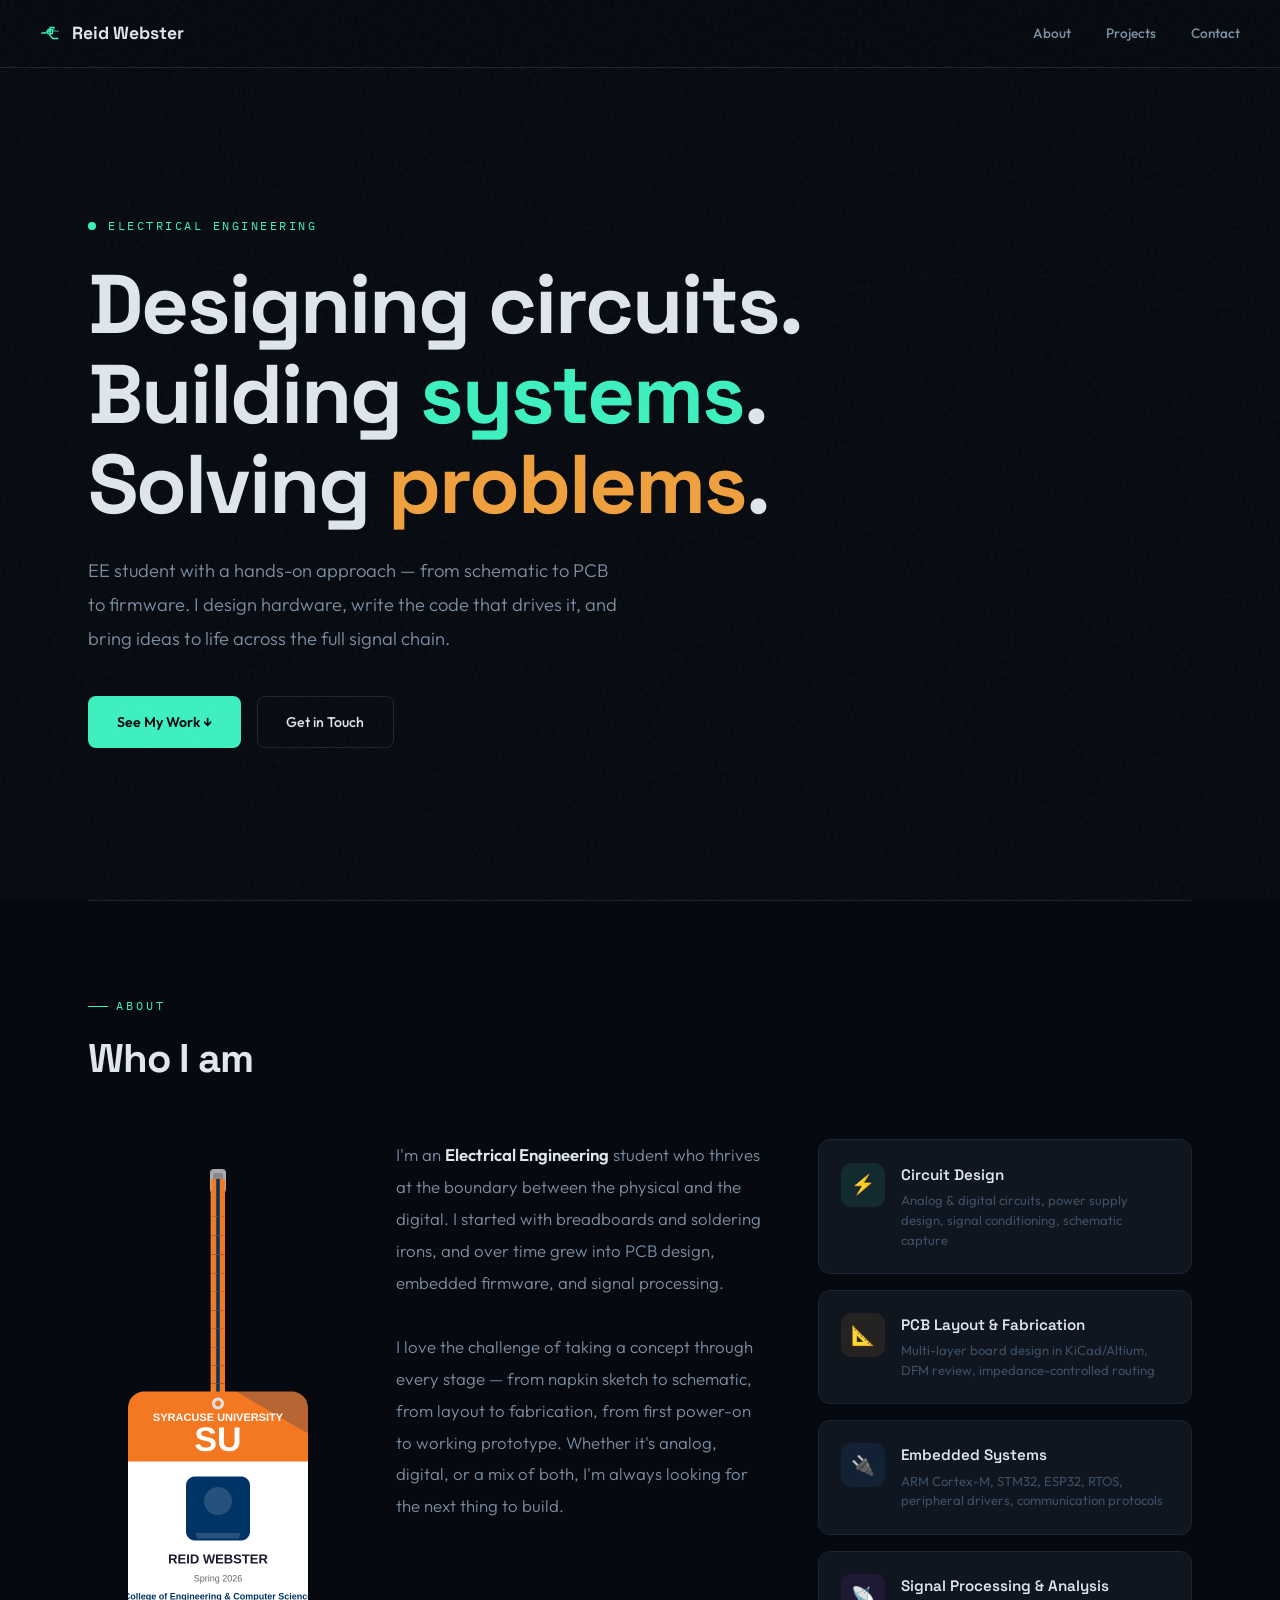
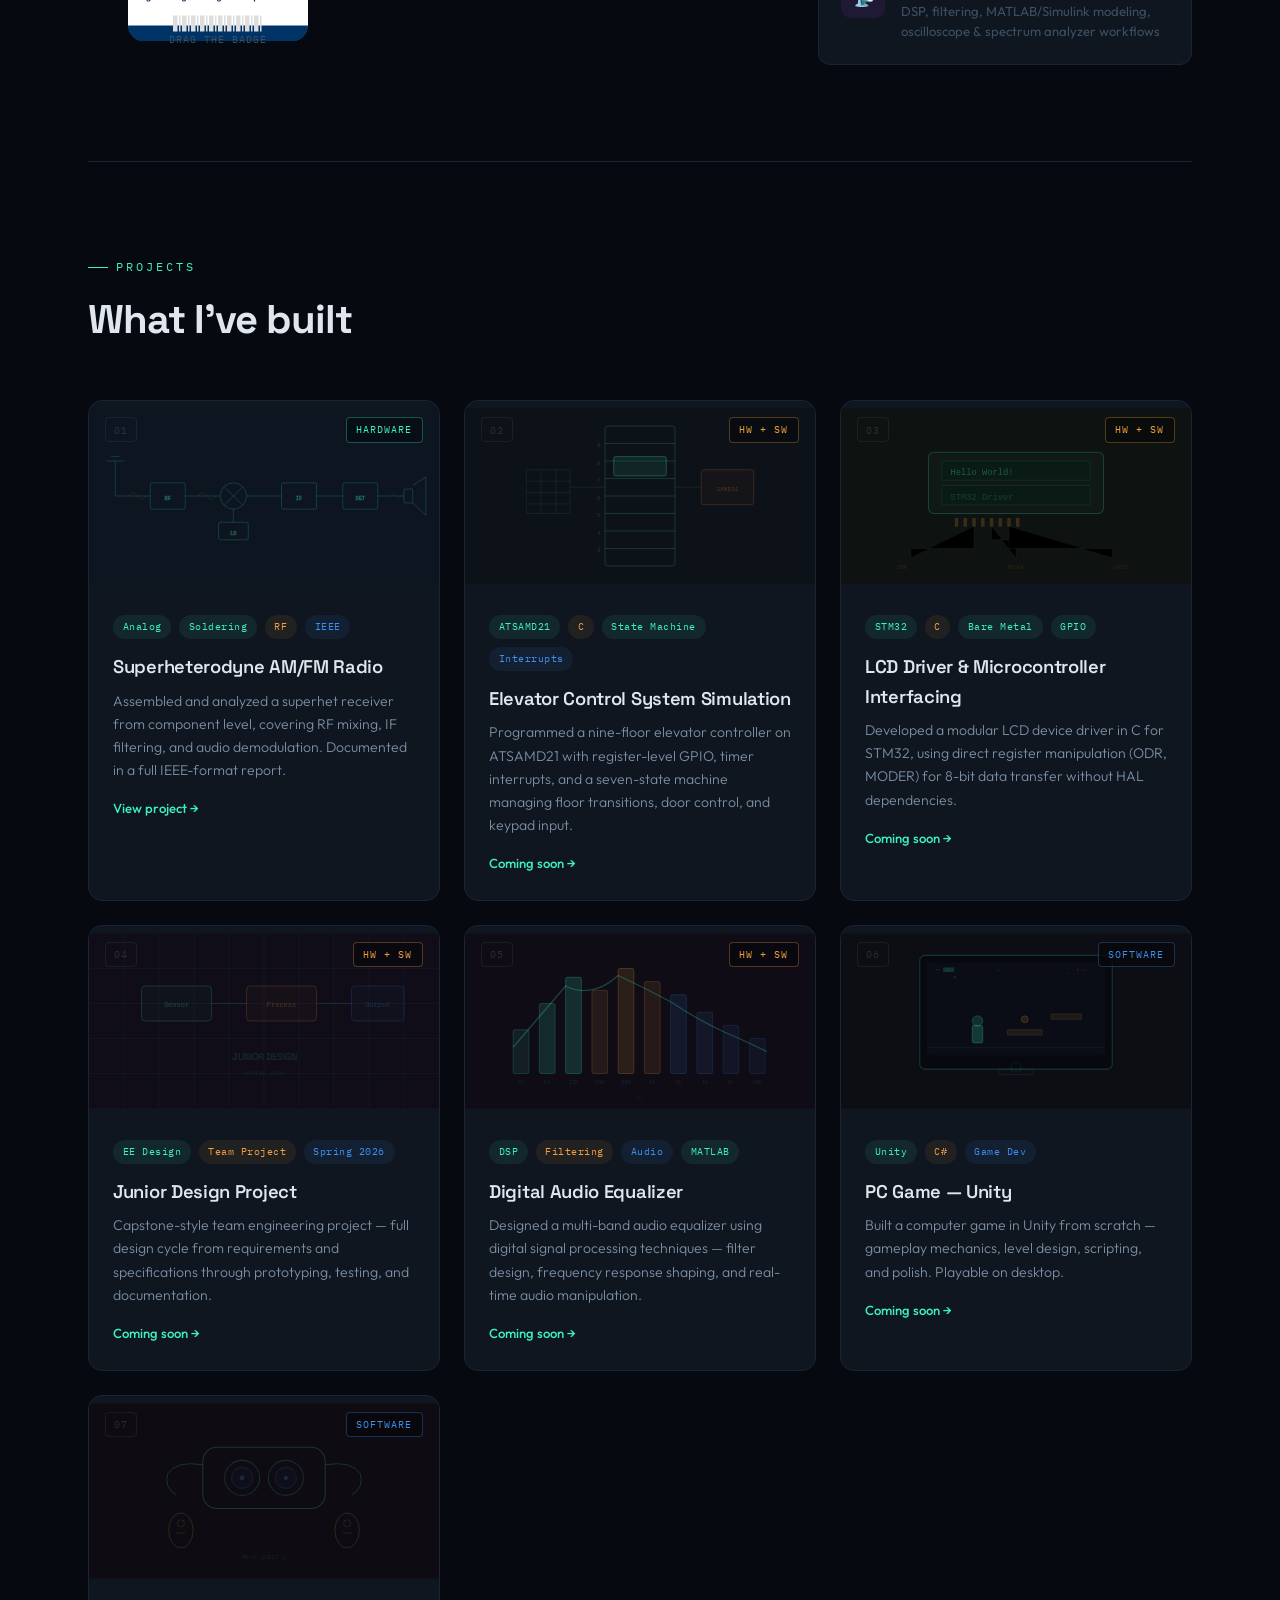
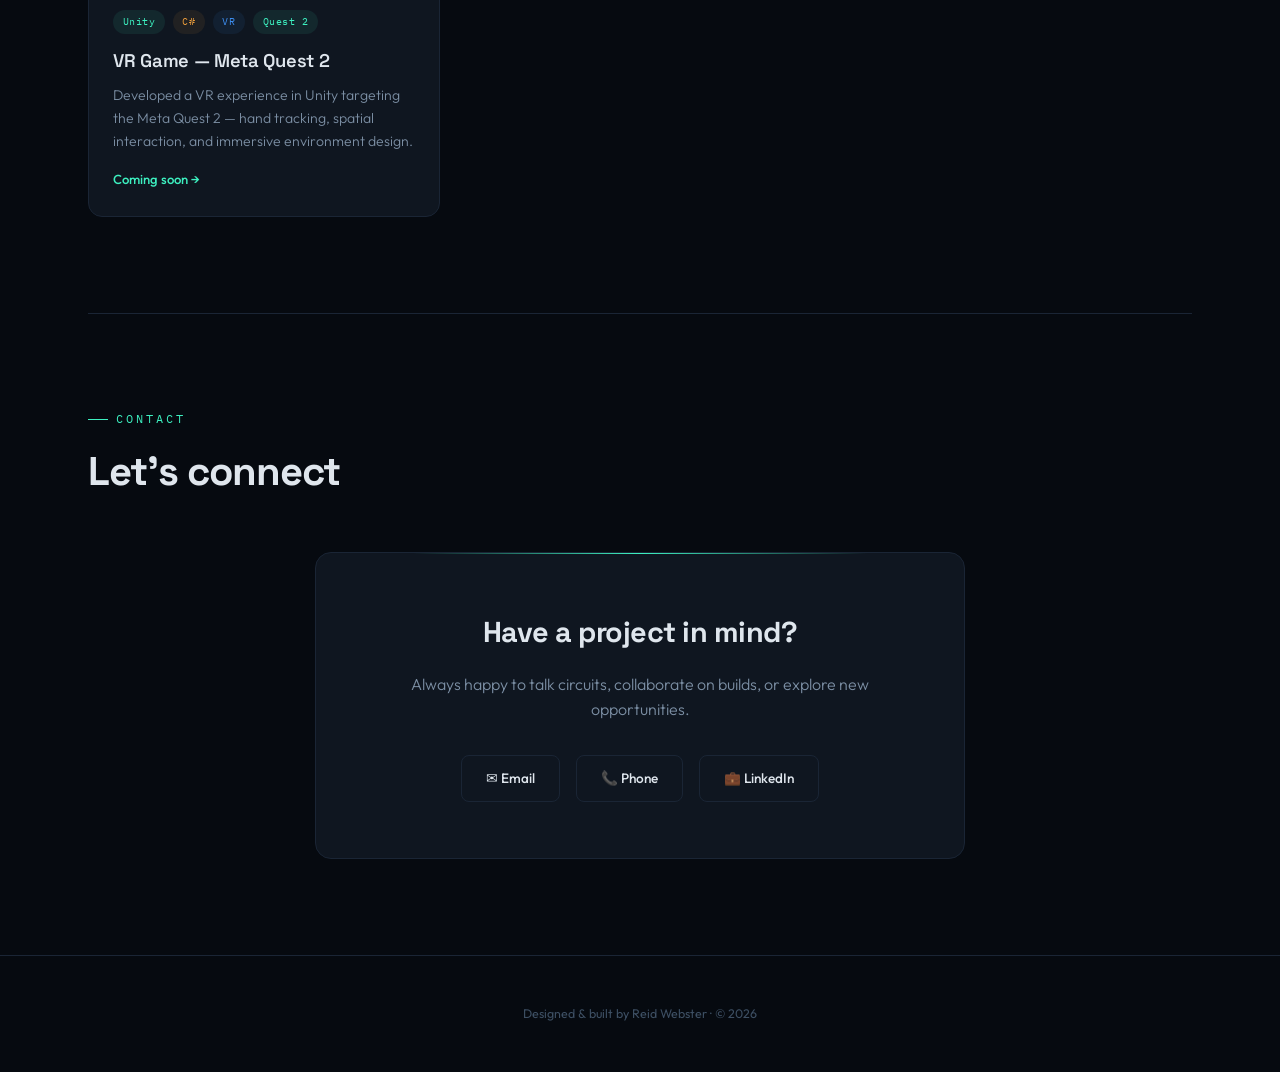
==== commit f2ffb505: "Circuit update" ====
--- a/index.html
+++ b/index.html
@@ -70,115 +70,9 @@
   </div>
 
 
-  <!-- DC Amplifier schematic decoration -->
+  <!-- Oscillator circuit (hand-drawn in draw.io, embedded SVG) -->
   <div class="circuit-deco">
-    <canvas id="circuitCanvas"></canvas>
-    <svg id="circuitSVG" viewBox="0 0 420 420" fill="none" xmlns="http://www.w3.org/2000/svg">
-
-      <!-- WIRES -->
-      <g stroke="#3df0c0" stroke-width="1.2" opacity="0.4" fill="none">
-        <!-- Vcc rail across top -->
-        <path class="trace" d="M170,30 H250" stroke-dasharray="120" stroke-dashoffset="120"/>
-        <!-- Vcc down to RL -->
-        <path class="trace" d="M250,30 V55" stroke-dasharray="80" stroke-dashoffset="80"/>
-        <!-- RL to collector -->
-        <path class="trace" d="M250,100 V155" stroke-dasharray="100" stroke-dashoffset="100"/>
-        <!-- Collector to Vout -->
-        <path class="trace" d="M250,155 H350" stroke-dasharray="150" stroke-dashoffset="150"/>
-        <!-- Vcc down to R1 -->
-        <path class="trace" d="M170,30 V68" stroke-dasharray="80" stroke-dashoffset="80"/>
-        <!-- R1 to bias junction -->
-        <path class="trace" d="M170,118 V200" stroke-dasharray="120" stroke-dashoffset="120"/>
-        <!-- Bias junction to Vin (direct DC, no cap) -->
-        <path class="trace" d="M170,200 H60" stroke-dasharray="150" stroke-dashoffset="150"/>
-        <!-- Bias junction to transistor base -->
-        <path class="trace" d="M170,200 H207" stroke-dasharray="60" stroke-dashoffset="60"/>
-        <!-- Bias junction down to R2 -->
-        <path class="trace" d="M170,200 V248" stroke-dasharray="80" stroke-dashoffset="80"/>
-        <!-- R2 to ground -->
-        <path class="trace" d="M170,298 V355" stroke-dasharray="80" stroke-dashoffset="80"/>
-        <!-- Emitter down -->
-        <path class="trace" d="M250,235 V280" stroke-dasharray="80" stroke-dashoffset="80"/>
-        <!-- RE to ground -->
-        <path class="trace" d="M250,330 V355" stroke-dasharray="60" stroke-dashoffset="60"/>
-        <!-- Vin source to ground -->
-        <path class="trace" d="M40,212 V355" stroke-dasharray="180" stroke-dashoffset="180"/>
-      </g>
-
-      <!-- Vcc node (source of all current) -->
-      <circle cx="210" cy="30" r="5" fill="#3df0c0" opacity="0.6"/>
-      <circle cx="210" cy="30" r="10" fill="none" stroke="#3df0c0" stroke-width="0.5" opacity="0.25"/>
-
-      <!-- RL (collector load) -->
-      <g stroke="#f0a03d" stroke-width="1.4" opacity="0.5" fill="none">
-        <polyline points="250,55 242,61 258,70 242,79 258,88 242,97 250,100"/>
-      </g>
-
-      <!-- R1 (upper bias) -->
-      <g stroke="#f0a03d" stroke-width="1.4" opacity="0.45" fill="none">
-        <polyline points="170,68 162,74 178,83 162,92 178,101 162,110 170,118"/>
-      </g>
-
-      <!-- R2 (lower bias) -->
-      <g stroke="#f0a03d" stroke-width="1.4" opacity="0.45" fill="none">
-        <polyline points="170,248 162,254 178,263 162,272 178,281 162,290 170,298"/>
-      </g>
-
-      <!-- RE (emitter resistor) -->
-      <g stroke="#f0a03d" stroke-width="1.4" opacity="0.45" fill="none">
-        <polyline points="250,280 242,286 258,295 242,304 258,313 242,322 250,330"/>
-      </g>
-
-      <!-- Transistor (NPN BJT) -->
-      <g opacity="0.6">
-        <circle cx="232" cy="196" r="32" stroke="#3df0c0" stroke-width="1.5" fill="#3df0c008"/>
-        <line x1="207" y1="196" x2="220" y2="196" stroke="#3df0c0" stroke-width="1.5"/>
-        <line x1="220" y1="176" x2="220" y2="216" stroke="#3df0c0" stroke-width="2.5"/>
-        <line x1="220" y1="183" x2="250" y2="155" stroke="#3df0c0" stroke-width="1.5"/>
-        <line x1="220" y1="209" x2="250" y2="235" stroke="#3df0c0" stroke-width="1.5"/>
-        <path d="M246,232 L250,235 L243,233" stroke="#3df0c0" stroke-width="1.5" fill="#3df0c0" opacity="0.7"/>
-      </g>
-
-      <!-- Vin DC source (battery symbol) -->
-      <g opacity="0.4">
-        <!-- Positive plate (long) -->
-        <line x1="60" y1="188" x2="60" y2="212" stroke="#f0a03d" stroke-width="2"/>
-        <!-- Negative plate (short) -->
-        <line x1="40" y1="192" x2="40" y2="208" stroke="#f0a03d" stroke-width="1.2"/>
-        <!-- Connecting bar top -->
-        <line x1="40" y1="200" x2="60" y2="200" stroke="#f0a03d" stroke-width="1.2" opacity="0.3"/>
-        <!-- + label -->
-        <text x="64" y="186" fill="#f0a03d" font-size="9" font-family="monospace" opacity="0.5">+</text>
-      </g>
-
-      <!-- Vout node -->
-      <circle cx="350" cy="155" r="4.5" fill="#3df0c0" opacity="0.55"/>
-      <circle cx="350" cy="155" r="8" fill="none" stroke="#3df0c0" stroke-width="0.5" opacity="0.2"/>
-
-      <!-- Ground symbols -->
-      <g stroke="#3df0c0" stroke-width="1.2" opacity="0.3">
-        <!-- Under Vin -->
-        <line x1="28" y1="355" x2="52" y2="355"/>
-        <line x1="32" y1="360" x2="48" y2="360"/>
-        <line x1="36" y1="365" x2="44" y2="365"/>
-        <!-- Under R2 -->
-        <line x1="158" y1="355" x2="182" y2="355"/>
-        <line x1="162" y1="360" x2="178" y2="360"/>
-        <line x1="166" y1="365" x2="174" y2="365"/>
-        <!-- Under RE -->
-        <line x1="238" y1="355" x2="262" y2="355"/>
-        <line x1="242" y1="360" x2="258" y2="360"/>
-        <line x1="246" y1="365" x2="254" y2="365"/>
-      </g>
-
-      <!-- Junction dots -->
-      <g fill="#3df0c0" opacity="0.5">
-        <circle cx="170" cy="30" r="3"/>
-        <circle cx="250" cy="30" r="3"/>
-        <circle cx="170" cy="200" r="3.5"/>
-        <circle cx="250" cy="155" r="3.5"/>
-      </g>
-    </svg>
+    <object type="image/svg+xml" data="assets/oscillator-circuit.svg" class="circuit-svg-embed"></object>
   </div>
 </div>
 
@@ -629,6 +523,5 @@
 
 <script src="js/main.js"></script>
 <script src="js/badge.js"></script>
-<script src="js/circuit.js"></script>
 </body>
 </html>
--- a/css/styles.css
+++ b/css/styles.css
@@ -260,10 +260,21 @@
   right: 2rem;
   top: 50%;
   transform: translateY(-50%);
-  width: 400px;
-  height: 400px;
+  width: 440px;
+  height: 440px;
   opacity: 0;
   animation: fadeIn 1.2s ease forwards 1s;
+}
+
+.circuit-svg-embed {
+  width: 100%;
+  height: 100%;
+  /* The drawio SVG has a white background with dark lines.
+     Invert it to get dark background with light lines, then
+     hue-rotate slightly toward green to match the site accent. */
+  filter: invert(1) hue-rotate(120deg) saturate(0.6) brightness(0.95);
+  opacity: 0.65;
+  pointer-events: none;
 }
 
 .circuit-deco #circuitCanvas {
@@ -272,34 +283,8 @@
   width: 100%;
   height: 100%;
   pointer-events: none;
-  z-index: 1;
-}
-
-.circuit-deco #circuitSVG {
-  position: absolute;
-  inset: 0;
-  width: 100%;
-  height: 100%;
-}
-
-.circuit-deco .trace {
-  animation: trace 1.8s ease forwards;
-}
-
-.circuit-deco .trace:nth-child(1)  { animation-delay: 1.0s; }
-.circuit-deco .trace:nth-child(2)  { animation-delay: 1.1s; }
-.circuit-deco .trace:nth-child(3)  { animation-delay: 1.2s; }
-.circuit-deco .trace:nth-child(4)  { animation-delay: 1.3s; }
-.circuit-deco .trace:nth-child(5)  { animation-delay: 1.4s; }
-.circuit-deco .trace:nth-child(6)  { animation-delay: 1.5s; }
-.circuit-deco .trace:nth-child(7)  { animation-delay: 1.1s; }
-.circuit-deco .trace:nth-child(8)  { animation-delay: 1.3s; }
-.circuit-deco .trace:nth-child(9)  { animation-delay: 1.5s; }
-.circuit-deco .trace:nth-child(10) { animation-delay: 1.6s; }
-.circuit-deco .trace:nth-child(11) { animation-delay: 1.4s; }
-.circuit-deco .trace:nth-child(12) { animation-delay: 1.7s; }
-.circuit-deco .trace:nth-child(13) { animation-delay: 1.2s; }
-.circuit-deco .trace:nth-child(14) { animation-delay: 1.6s; }
+  z-index: 2;
+}
 
 
 /* ══════════════════════════════════════
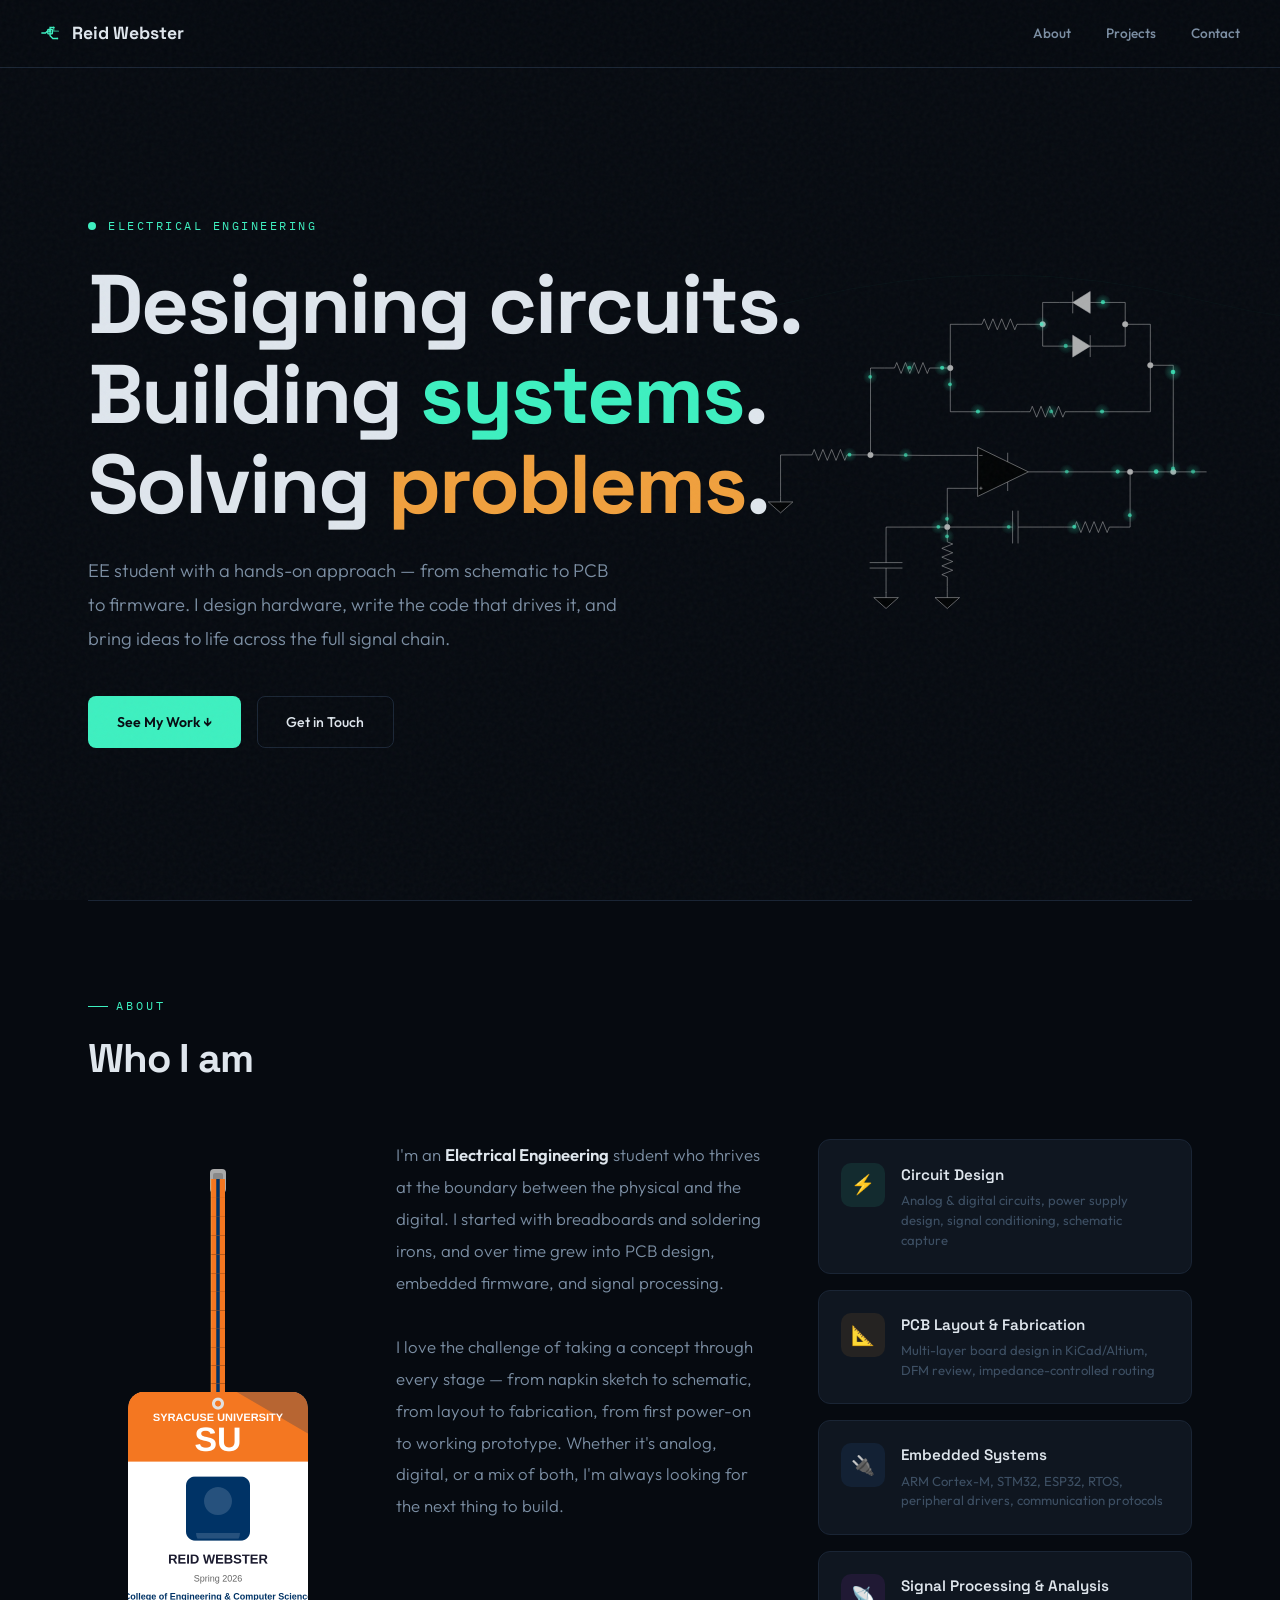
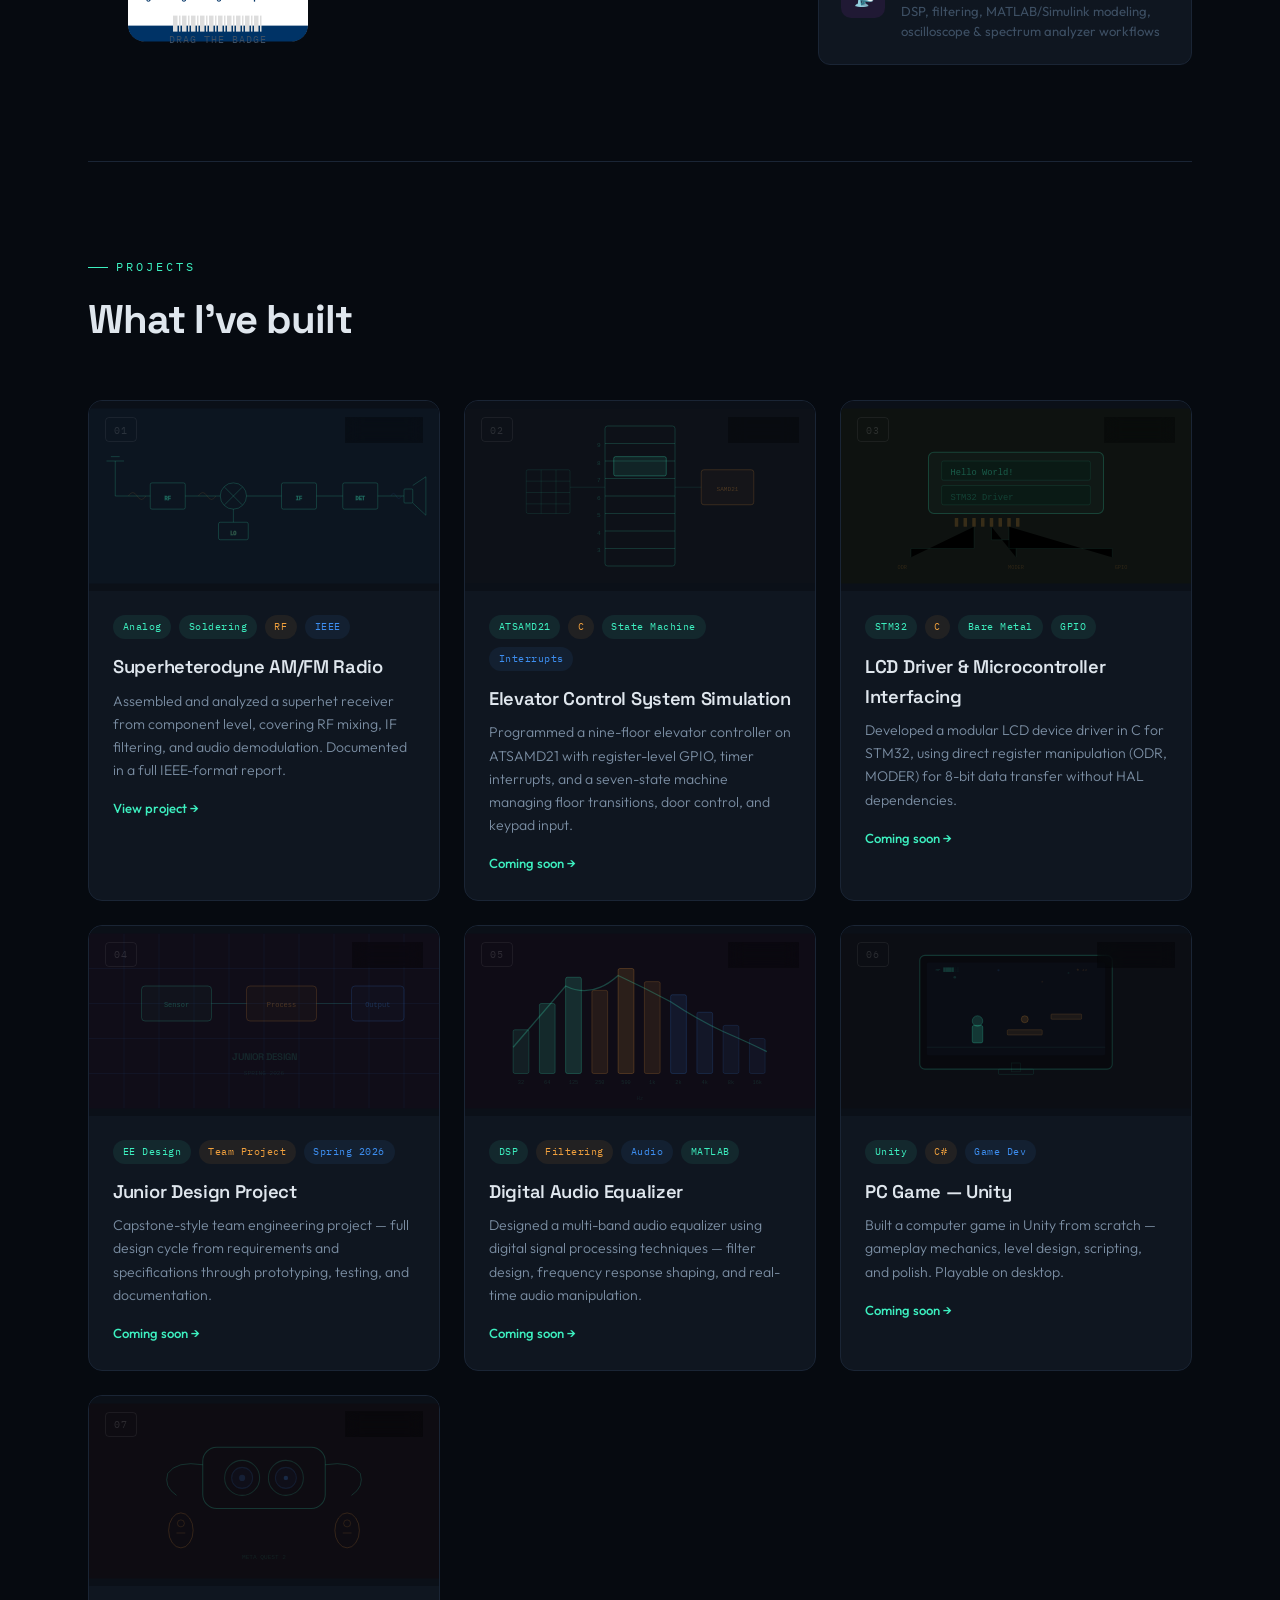
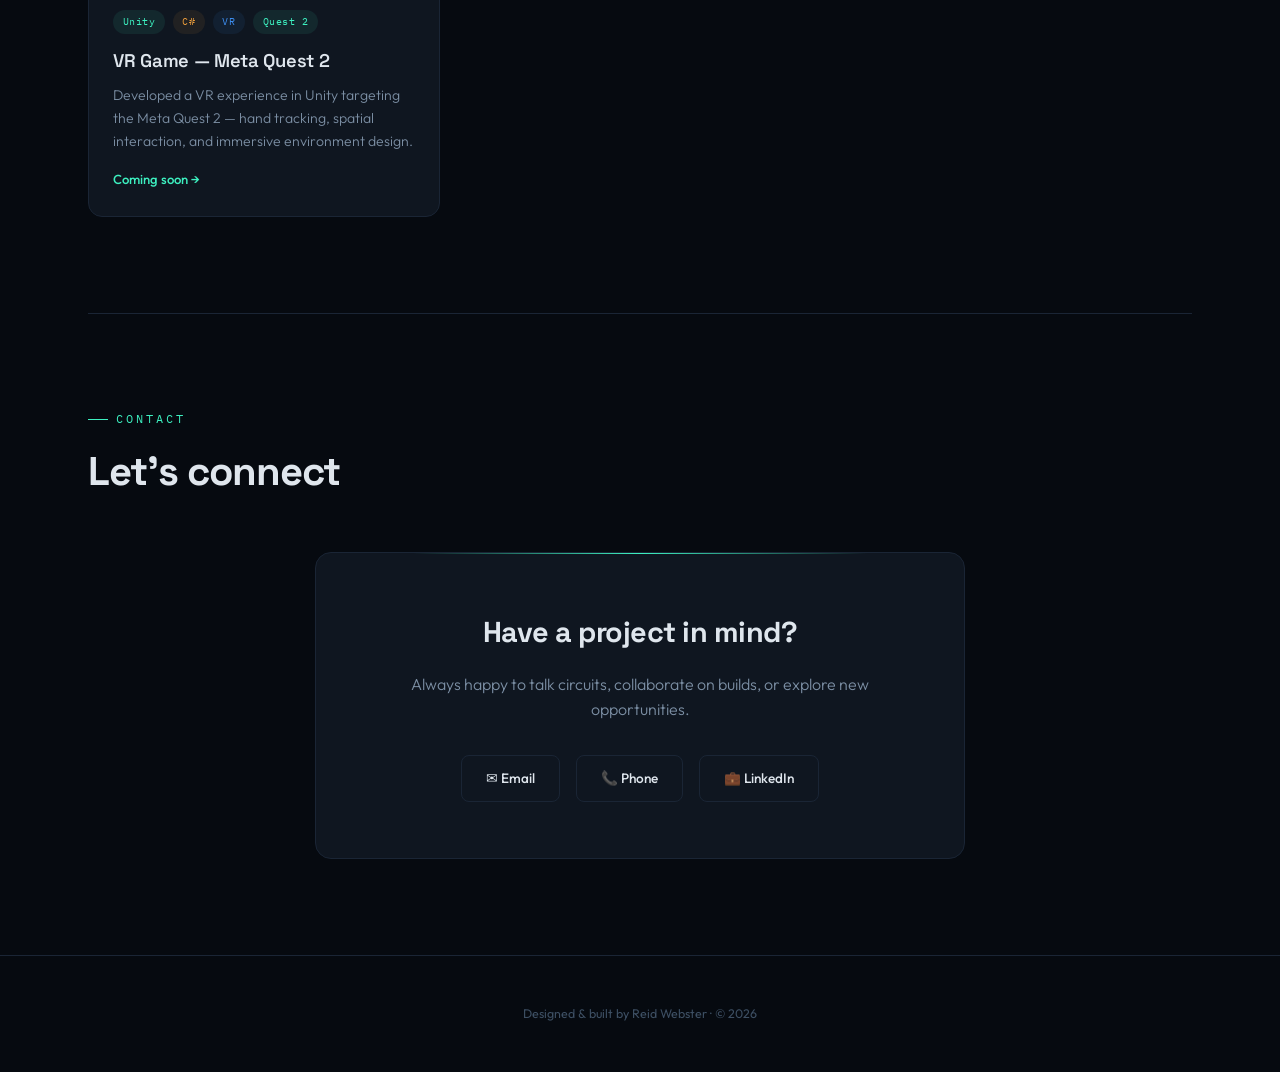
==== commit 1b19b2b3: "circuit update" ====
--- a/index.html
+++ b/index.html
@@ -73,6 +73,7 @@
   <!-- Oscillator circuit (hand-drawn in draw.io, embedded SVG) -->
   <div class="circuit-deco">
     <object type="image/svg+xml" data="assets/oscillator-circuit.svg" class="circuit-svg-embed"></object>
+    <canvas id="circuitCanvas"></canvas>
   </div>
 </div>
 
@@ -523,5 +524,6 @@
 
 <script src="js/main.js"></script>
 <script src="js/badge.js"></script>
+<script src="js/circuit.js"></script>
 </body>
 </html>
--- a/css/styles.css
+++ b/css/styles.css
@@ -269,11 +269,10 @@
 .circuit-svg-embed {
   width: 100%;
   height: 100%;
-  /* The drawio SVG has a white background with dark lines.
-     Invert it to get dark background with light lines, then
-     hue-rotate slightly toward green to match the site accent. */
+  /* The SVG now has a transparent background. Invert flips the
+     black strokes to white, then hue-rotate tints toward green. */
   filter: invert(1) hue-rotate(120deg) saturate(0.6) brightness(0.95);
-  opacity: 0.65;
+  opacity: 0.7;
   pointer-events: none;
 }
 
@@ -502,6 +501,7 @@
   display: flex;
   align-items: center;
   justify-content: center;
+  background: var(--bg-secondary);
 }
 
 .project-preview svg {
@@ -509,6 +509,34 @@
   inset: 0;
   width: 100%;
   height: 100%;
+}
+
+.project-preview img {
+  position: absolute;
+  inset: 0;
+  width: 100%;
+  height: 100%;
+  object-fit: cover;
+  transition: transform 0.5s ease;
+}
+
+.project-card:hover .project-preview img {
+  transform: scale(1.05);
+}
+
+/* Subtle dark gradient overlay on images for readability of the badges/number */
+.project-preview.has-image::after {
+  content: '';
+  position: absolute;
+  inset: 0;
+  background: linear-gradient(
+    to bottom,
+    rgba(6, 10, 16, 0.5) 0%,
+    rgba(6, 10, 16, 0) 40%,
+    rgba(6, 10, 16, 0) 60%,
+    rgba(6, 10, 16, 0.4) 100%
+  );
+  pointer-events: none;
 }
 
 .project-number {
@@ -541,7 +569,6 @@
 .project-type-badge.hw    { color: var(--accent);      border: 1px solid var(--accent-mid); }
 .project-type-badge.sw    { color: var(--accent-blue);  border: 1px solid #3d8ef050; }
 .project-type-badge.mixed { color: var(--accent-warm);  border: 1px solid #f0a03d50; }
-.project-type-badge.sw    { color: var(--accent-blue);  border: 1px solid #3d8ef050; }
 
 .project-info {
   padding: 1.5rem;
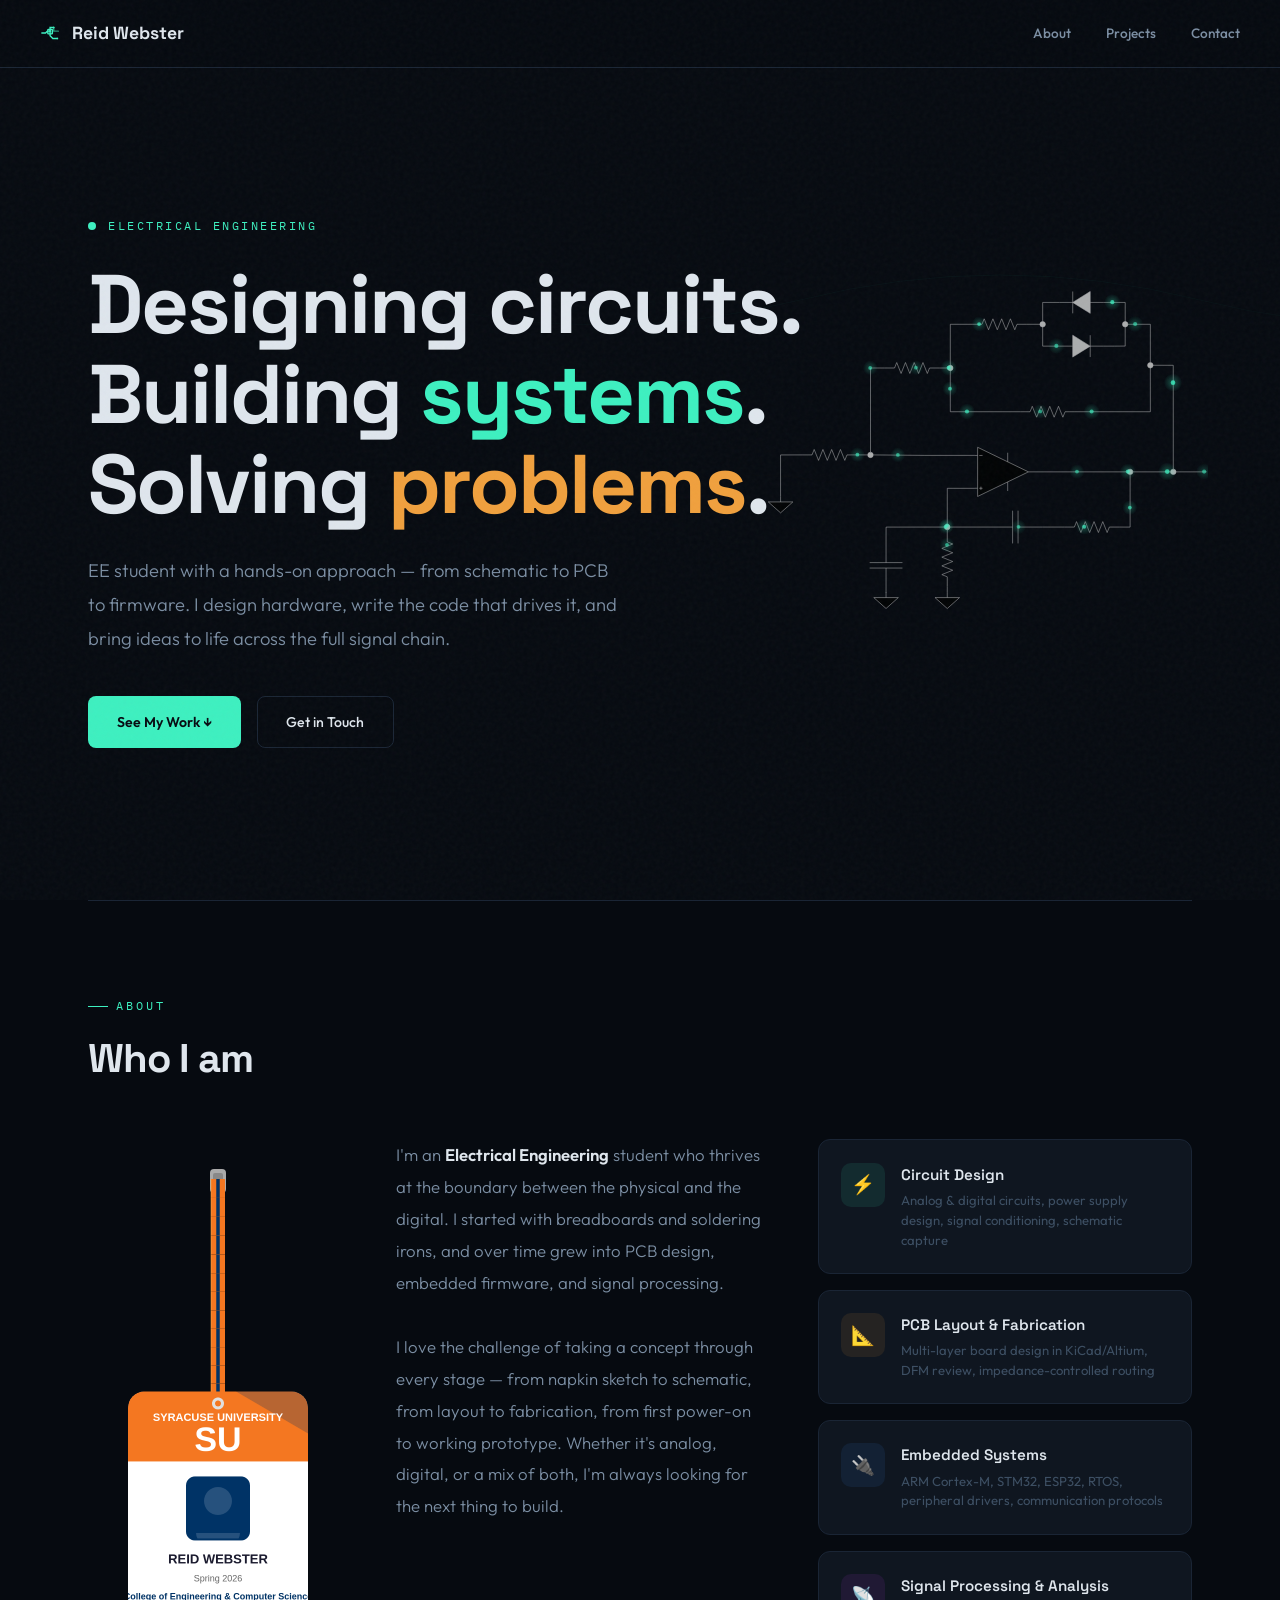
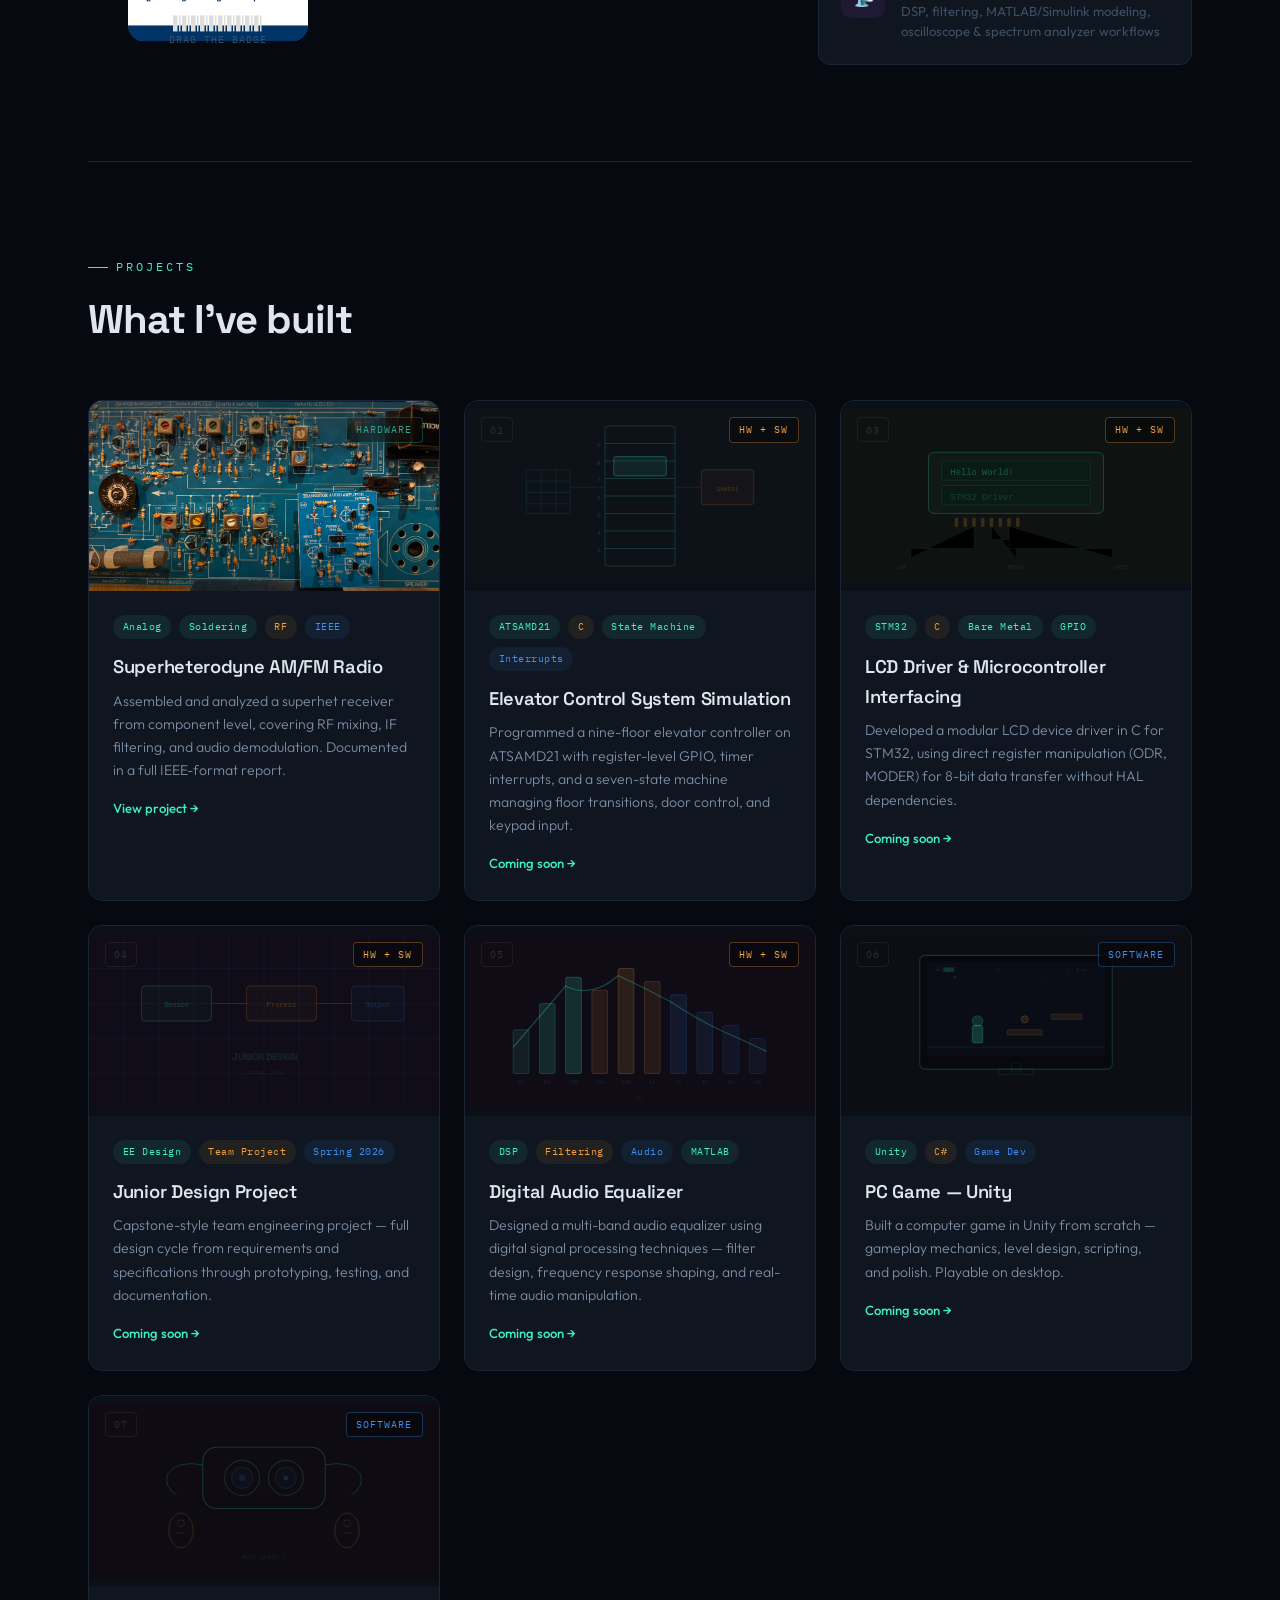
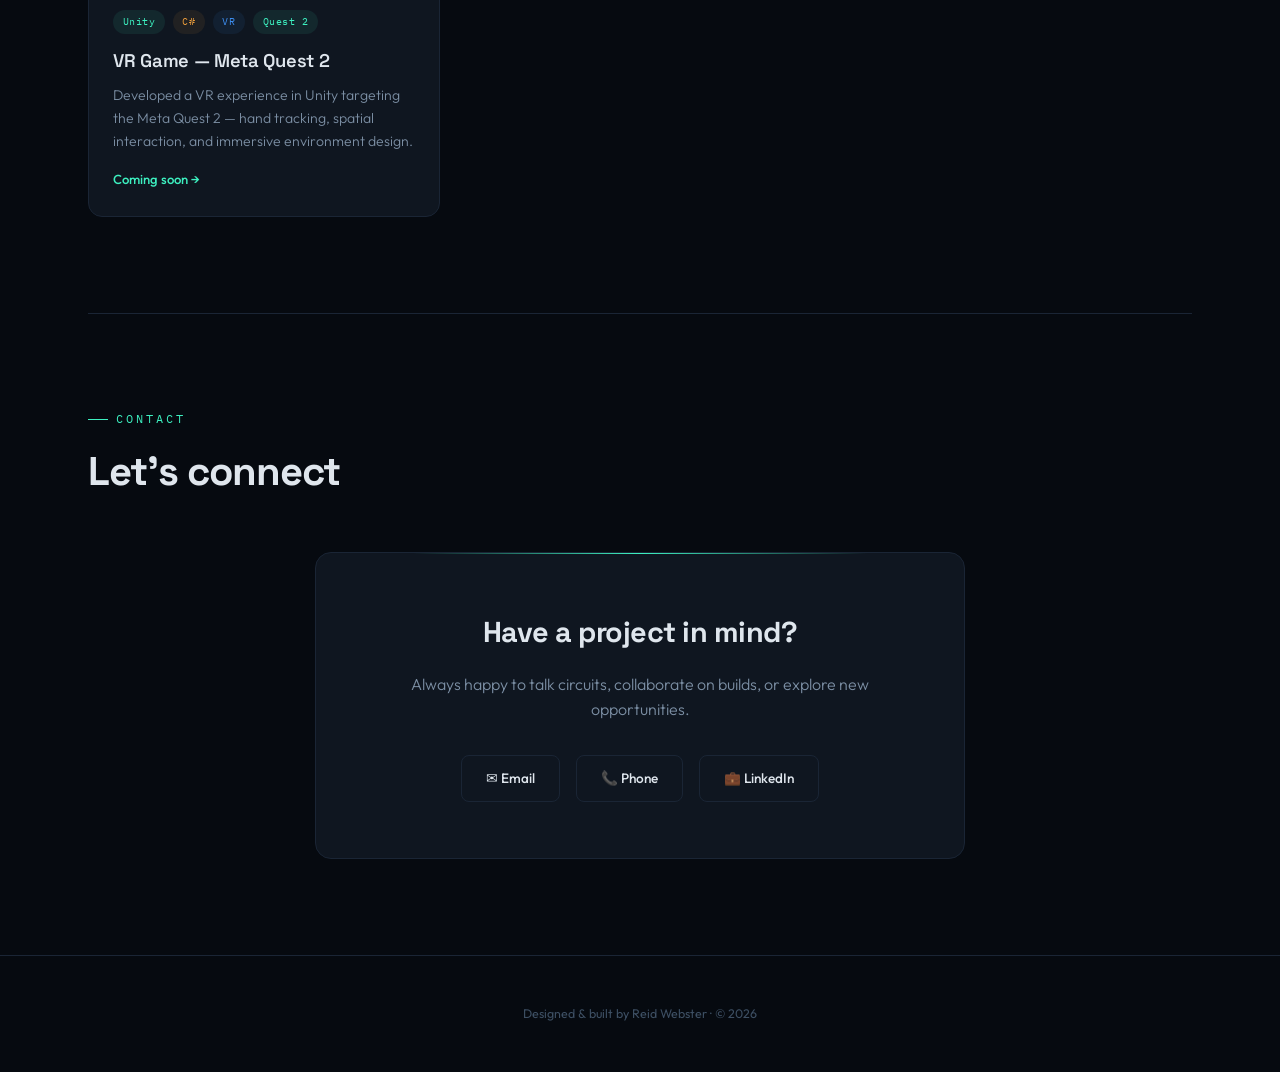
==== commit 529e4c43: "updating radio project" ====
--- a/index.html
+++ b/index.html
@@ -139,53 +139,8 @@
   <div class="projects-grid">
 
     <div class="project-card" onclick="window.location='projects/superhet-radio.html'">
-      <div class="project-preview">
-        <svg viewBox="0 0 400 200" xmlns="http://www.w3.org/2000/svg">
-          <rect width="400" height="200" fill="#0c1520"/>
-          <!-- Superhet block diagram hint -->
-          <g stroke="#3df0c035" stroke-width="1" fill="none">
-            <!-- Antenna -->
-            <line x1="30" y1="60" x2="30" y2="100"/>
-            <line x1="20" y1="60" x2="40" y2="60"/>
-            <line x1="25" y1="55" x2="35" y2="55"/>
-            <!-- Antenna to mixer -->
-            <path d="M30,100 H70"/>
-            <!-- RF amp -->
-            <rect x="70" y="85" width="40" height="30" rx="2"/>
-            <text x="90" y="104" text-anchor="middle" fill="#3df0c050" font-size="6" font-family="monospace">RF</text>
-            <!-- To mixer -->
-            <path d="M110,100 H150"/>
-            <!-- Mixer (circle with X) -->
-            <circle cx="165" cy="100" r="15"/>
-            <line x1="155" y1="90" x2="175" y2="110"/>
-            <line x1="175" y1="90" x2="155" y2="110"/>
-            <!-- LO input -->
-            <path d="M165,130 V115"/>
-            <rect x="148" y="130" width="34" height="20" rx="2"/>
-            <text x="165" y="144" text-anchor="middle" fill="#f0a03d40" font-size="6" font-family="monospace">LO</text>
-            <!-- IF stage -->
-            <path d="M180,100 H220"/>
-            <rect x="220" y="85" width="40" height="30" rx="2"/>
-            <text x="240" y="104" text-anchor="middle" fill="#3df0c050" font-size="6" font-family="monospace">IF</text>
-            <!-- Detector -->
-            <path d="M260,100 H290"/>
-            <rect x="290" y="85" width="40" height="30" rx="2"/>
-            <text x="310" y="104" text-anchor="middle" fill="#3df0c050" font-size="6" font-family="monospace">DET</text>
-            <!-- Audio out -->
-            <path d="M330,100 H360"/>
-            <!-- Speaker symbol -->
-            <rect x="360" y="92" width="10" height="16" rx="1"/>
-            <path d="M370,88 L385,78 V122 L370,108"/>
-          </g>
-          <!-- Signal wave hints -->
-          <g stroke="#f0a03d25" stroke-width="0.8" fill="none">
-            <path d="M45,100 Q50,92 55,100 T65,100"/>
-            <path d="M125,100 Q130,92 135,100 T145,100"/>
-          </g>
-          <g stroke="#3d8ef020" stroke-width="0.8" fill="none">
-            <path d="M345,100 Q348,94 351,100 T357,100"/>
-          </g>
-        </svg>
+      <div class="project-preview has-image">
+        <img src="assets/radio-front.jpeg" alt="Superheterodyne AM/FM Radio">
         <span class="project-number">01</span>
         <span class="project-type-badge hw">Hardware</span>
       </div>
